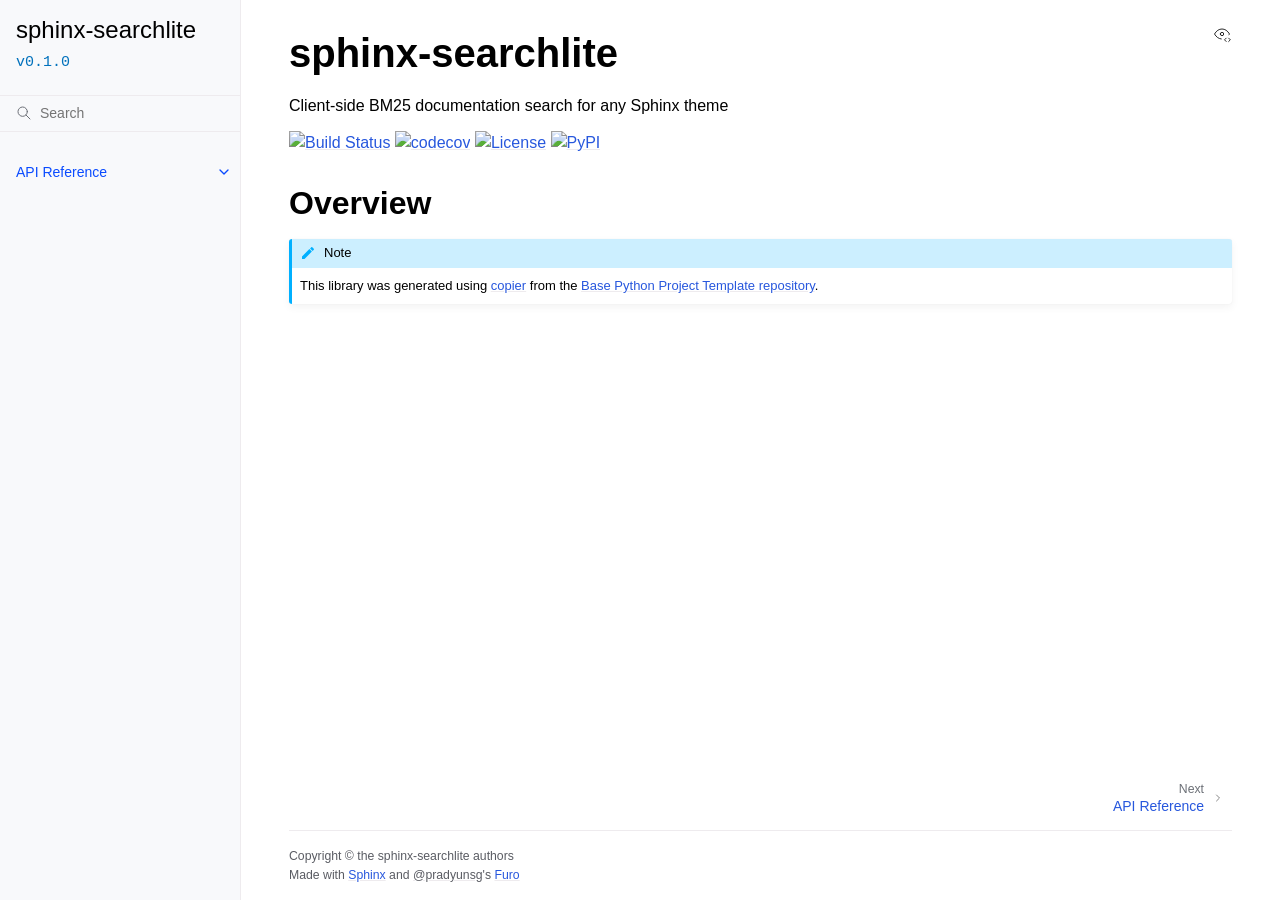
==== index.html @ 0a4c091e "deploy: fa1b341539d95a8628042c400a63a07b2ff844fb" ====
<!doctype html>
<html class="no-js" lang="en" data-content_root="./">
  <head><meta charset="utf-8">
    <meta name="viewport" content="width=device-width,initial-scale=1">
    <meta name="color-scheme" content="light dark"><meta name="viewport" content="width=device-width, initial-scale=1" />
<link rel="index" title="Index" href="genindex.html"><link rel="search" title="Search" href="search.html"><link rel="next" title="API Reference" href="autoapi/index.html">

    <!-- Generated with Sphinx 8.2.3 and Furo 2025.12.19 -->
        <title>sphinx-searchlite v0.1.0</title>
      <link rel="stylesheet" type="text/css" href="_static/pygments.css?v=03e43079" />
    <link rel="stylesheet" type="text/css" href="_static/styles/furo.css?v=7bdb33bb" />
    <link rel="stylesheet" type="text/css" href="_static/mystnb.11b39860a7a0cbfd473a3ad8a317855267ff0bd372690045ca344a6b62be495e.css" />
    <link rel="stylesheet" type="text/css" href="_static/copybutton.css?v=76b2166b" />
    <link rel="stylesheet" type="text/css" href="_static/graphviz.css?v=4ae1632d" />
    <link rel="stylesheet" type="text/css" href="_static/autodoc_pydantic.css" />
    <link rel="stylesheet" type="text/css" href="_static/sphinx-design.min.css?v=95c83b7e" />
    <link rel="stylesheet" type="text/css" href="_static/styles/furo-extensions.css?v=8dab3a3b" />
    <link rel="stylesheet" type="text/css" href="_static/styles/custom.css?v=890fd012" />
    
    


<style>
  body {
    --color-code-background: #eeffcc;
  --color-code-foreground: black;
  
  }
  @media not print {
    body[data-theme="dark"] {
      --color-code-background: #202020;
  --color-code-foreground: #d0d0d0;
  
    }
    @media (prefers-color-scheme: dark) {
      body:not([data-theme="light"]) {
        --color-code-background: #202020;
  --color-code-foreground: #d0d0d0;
  
      }
    }
  }
</style></head>
  <body>
    
    <script>
      document.body.dataset.theme = localStorage.getItem("theme") || "auto";
    </script>
    

<svg xmlns="http://www.w3.org/2000/svg" style="display: none;">
  <symbol id="svg-toc" viewBox="0 0 24 24">
    <title>Contents</title>
    <svg stroke="currentColor" fill="currentColor" stroke-width="0" viewBox="0 0 1024 1024">
      <path d="M408 442h480c4.4 0 8-3.6 8-8v-56c0-4.4-3.6-8-8-8H408c-4.4 0-8 3.6-8 8v56c0 4.4 3.6 8 8 8zm-8 204c0 4.4 3.6 8 8 8h480c4.4 0 8-3.6 8-8v-56c0-4.4-3.6-8-8-8H408c-4.4 0-8 3.6-8 8v56zm504-486H120c-4.4 0-8 3.6-8 8v56c0 4.4 3.6 8 8 8h784c4.4 0 8-3.6 8-8v-56c0-4.4-3.6-8-8-8zm0 632H120c-4.4 0-8 3.6-8 8v56c0 4.4 3.6 8 8 8h784c4.4 0 8-3.6 8-8v-56c0-4.4-3.6-8-8-8zM115.4 518.9L271.7 642c5.8 4.6 14.4.5 14.4-6.9V388.9c0-7.4-8.5-11.5-14.4-6.9L115.4 505.1a8.74 8.74 0 0 0 0 13.8z"/>
    </svg>
  </symbol>
  <symbol id="svg-menu" viewBox="0 0 24 24">
    <title>Menu</title>
    <svg xmlns="http://www.w3.org/2000/svg" viewBox="0 0 24 24" fill="none" stroke="currentColor"
      stroke-width="2" stroke-linecap="round" stroke-linejoin="round" class="feather-menu">
      <line x1="3" y1="12" x2="21" y2="12"></line>
      <line x1="3" y1="6" x2="21" y2="6"></line>
      <line x1="3" y1="18" x2="21" y2="18"></line>
    </svg>
  </symbol>
  <symbol id="svg-arrow-right" viewBox="0 0 24 24">
    <title>Expand</title>
    <svg xmlns="http://www.w3.org/2000/svg" viewBox="0 0 24 24" fill="none" stroke="currentColor"
      stroke-width="2" stroke-linecap="round" stroke-linejoin="round" class="feather-chevron-right">
      <polyline points="9 18 15 12 9 6"></polyline>
    </svg>
  </symbol>
  <symbol id="svg-sun" viewBox="0 0 24 24">
    <title>Light mode</title>
    <svg xmlns="http://www.w3.org/2000/svg" viewBox="0 0 24 24" fill="none" stroke="currentColor"
      stroke-width="1" stroke-linecap="round" stroke-linejoin="round" class="feather-sun">
      <circle cx="12" cy="12" r="5"></circle>
      <line x1="12" y1="1" x2="12" y2="3"></line>
      <line x1="12" y1="21" x2="12" y2="23"></line>
      <line x1="4.22" y1="4.22" x2="5.64" y2="5.64"></line>
      <line x1="18.36" y1="18.36" x2="19.78" y2="19.78"></line>
      <line x1="1" y1="12" x2="3" y2="12"></line>
      <line x1="21" y1="12" x2="23" y2="12"></line>
      <line x1="4.22" y1="19.78" x2="5.64" y2="18.36"></line>
      <line x1="18.36" y1="5.64" x2="19.78" y2="4.22"></line>
    </svg>
  </symbol>
  <symbol id="svg-moon" viewBox="0 0 24 24">
    <title>Dark mode</title>
    <svg xmlns="http://www.w3.org/2000/svg" viewBox="0 0 24 24" fill="none" stroke="currentColor"
      stroke-width="1" stroke-linecap="round" stroke-linejoin="round" class="icon-tabler-moon">
      <path stroke="none" d="M0 0h24v24H0z" fill="none" />
      <path d="M12 3c.132 0 .263 0 .393 0a7.5 7.5 0 0 0 7.92 12.446a9 9 0 1 1 -8.313 -12.454z" />
    </svg>
  </symbol>
  <symbol id="svg-sun-with-moon" viewBox="0 0 24 24">
    <title>Auto light/dark, in light mode</title>
    <svg xmlns="http://www.w3.org/2000/svg" viewBox="0 0 24 24" fill="none" stroke="currentColor"
      stroke-width="1" stroke-linecap="round" stroke-linejoin="round"
      class="icon-custom-derived-from-feather-sun-and-tabler-moon">
      <path style="opacity: 50%" d="M 5.411 14.504 C 5.471 14.504 5.532 14.504 5.591 14.504 C 3.639 16.319 4.383 19.569 6.931 20.352 C 7.693 20.586 8.512 20.551 9.25 20.252 C 8.023 23.207 4.056 23.725 2.11 21.184 C 0.166 18.642 1.702 14.949 4.874 14.536 C 5.051 14.512 5.231 14.5 5.411 14.5 L 5.411 14.504 Z"/>
      <line x1="14.5" y1="3.25" x2="14.5" y2="1.25"/>
      <line x1="14.5" y1="15.85" x2="14.5" y2="17.85"/>
      <line x1="10.044" y1="5.094" x2="8.63" y2="3.68"/>
      <line x1="19" y1="14.05" x2="20.414" y2="15.464"/>
      <line x1="8.2" y1="9.55" x2="6.2" y2="9.55"/>
      <line x1="20.8" y1="9.55" x2="22.8" y2="9.55"/>
      <line x1="10.044" y1="14.006" x2="8.63" y2="15.42"/>
      <line x1="19" y1="5.05" x2="20.414" y2="3.636"/>
      <circle cx="14.5" cy="9.55" r="3.6"/>
    </svg>
  </symbol>
  <symbol id="svg-moon-with-sun" viewBox="0 0 24 24">
    <title>Auto light/dark, in dark mode</title>
    <svg xmlns="http://www.w3.org/2000/svg" viewBox="0 0 24 24" fill="none" stroke="currentColor"
      stroke-width="1" stroke-linecap="round" stroke-linejoin="round"
      class="icon-custom-derived-from-feather-sun-and-tabler-moon">
      <path d="M 8.282 7.007 C 8.385 7.007 8.494 7.007 8.595 7.007 C 5.18 10.184 6.481 15.869 10.942 17.24 C 12.275 17.648 13.706 17.589 15 17.066 C 12.851 22.236 5.91 23.143 2.505 18.696 C -0.897 14.249 1.791 7.786 7.342 7.063 C 7.652 7.021 7.965 7 8.282 7 L 8.282 7.007 Z"/>
      <line style="opacity: 50%" x1="18" y1="3.705" x2="18" y2="2.5"/>
      <line style="opacity: 50%" x1="18" y1="11.295" x2="18" y2="12.5"/>
      <line style="opacity: 50%" x1="15.316" y1="4.816" x2="14.464" y2="3.964"/>
      <line style="opacity: 50%" x1="20.711" y1="10.212" x2="21.563" y2="11.063"/>
      <line style="opacity: 50%" x1="14.205" y1="7.5" x2="13.001" y2="7.5"/>
      <line style="opacity: 50%" x1="21.795" y1="7.5" x2="23" y2="7.5"/>
      <line style="opacity: 50%" x1="15.316" y1="10.184" x2="14.464" y2="11.036"/>
      <line style="opacity: 50%" x1="20.711" y1="4.789" x2="21.563" y2="3.937"/>
      <circle style="opacity: 50%" cx="18" cy="7.5" r="2.169"/>
    </svg>
  </symbol>
  <symbol id="svg-pencil" viewBox="0 0 24 24">
    <svg xmlns="http://www.w3.org/2000/svg" viewBox="0 0 24 24" fill="none" stroke="currentColor"
      stroke-width="1" stroke-linecap="round" stroke-linejoin="round" class="icon-tabler-pencil-code">
      <path d="M4 20h4l10.5 -10.5a2.828 2.828 0 1 0 -4 -4l-10.5 10.5v4" />
      <path d="M13.5 6.5l4 4" />
      <path d="M20 21l2 -2l-2 -2" />
      <path d="M17 17l-2 2l2 2" />
    </svg>
  </symbol>
  <symbol id="svg-eye" viewBox="0 0 24 24">
    <svg xmlns="http://www.w3.org/2000/svg" viewBox="0 0 24 24" fill="none" stroke="currentColor"
      stroke-width="1" stroke-linecap="round" stroke-linejoin="round" class="icon-tabler-eye-code">
      <path stroke="none" d="M0 0h24v24H0z" fill="none" />
      <path d="M10 12a2 2 0 1 0 4 0a2 2 0 0 0 -4 0" />
      <path
        d="M11.11 17.958c-3.209 -.307 -5.91 -2.293 -8.11 -5.958c2.4 -4 5.4 -6 9 -6c3.6 0 6.6 2 9 6c-.21 .352 -.427 .688 -.647 1.008" />
      <path d="M20 21l2 -2l-2 -2" />
      <path d="M17 17l-2 2l2 2" />
    </svg>
  </symbol>
</svg>

<input type="checkbox" class="sidebar-toggle" name="__navigation" id="__navigation" aria-label="Toggle site navigation sidebar">
<input type="checkbox" class="sidebar-toggle" name="__toc" id="__toc" aria-label="Toggle table of contents sidebar">
<label class="overlay sidebar-overlay" for="__navigation"></label>
<label class="overlay toc-overlay" for="__toc"></label>

<a class="skip-to-content muted-link" href="#furo-main-content">Skip to content</a>



<div class="page">
  <header class="mobile-header">
    <div class="header-left">
      <label class="nav-overlay-icon" for="__navigation">
        <span class="icon"><svg><use href="#svg-menu"></use></svg></span>
      </label>
    </div>
    <div class="header-center">
      <a href="#"><div class="brand">sphinx-searchlite <code style='font-size: var(--font-size--small--4);color: var(--sd-color-primary);'>v0.1.0</code></div></a>
    </div>
    <div class="header-right">
      <div class="theme-toggle-container theme-toggle-header">
        <button class="theme-toggle" aria-label="Toggle Light / Dark / Auto color theme">
          <svg class="theme-icon-when-auto-light"><use href="#svg-sun-with-moon"></use></svg>
          <svg class="theme-icon-when-auto-dark"><use href="#svg-moon-with-sun"></use></svg>
          <svg class="theme-icon-when-dark"><use href="#svg-moon"></use></svg>
          <svg class="theme-icon-when-light"><use href="#svg-sun"></use></svg>
        </button>
      </div>
      <label class="toc-overlay-icon toc-header-icon no-toc" for="__toc">
        <span class="icon"><svg><use href="#svg-toc"></use></svg></span>
      </label>
    </div>
  </header>
  <aside class="sidebar-drawer">
    <div class="sidebar-container">
      
      <div class="sidebar-sticky"><a class="sidebar-brand" href="#">
  
  <span class="sidebar-brand-text">sphinx-searchlite <code style='font-size: var(--font-size--small--4);color: var(--sd-color-primary);'>v0.1.0</code></span>
  
</a><form class="sidebar-search-container" method="get" action="search.html" role="search">
  <input class="sidebar-search" placeholder="Search" name="q" aria-label="Search">
  <input type="hidden" name="check_keywords" value="yes">
  <input type="hidden" name="area" value="default">
</form>
<div id="searchbox"></div><div class="sidebar-scroll"><div class="sidebar-tree">
  <ul>
<li class="toctree-l1 has-children"><a class="reference internal" href="autoapi/index.html">API Reference</a><input aria-label="Toggle navigation of API Reference" class="toctree-checkbox" id="toctree-checkbox-1" name="toctree-checkbox-1" role="switch" type="checkbox"/><label for="toctree-checkbox-1"><span class="icon"><svg><use href="#svg-arrow-right"></use></svg></span></label><ul>
<li class="toctree-l2"><a class="reference internal" href="autoapi/test_searchlite/index.html">test_searchlite</a></li>
<li class="toctree-l2 has-children"><a class="reference internal" href="autoapi/sphinx_searchlite/index.html">sphinx_searchlite</a><input aria-label="Toggle navigation of sphinx_searchlite" class="toctree-checkbox" id="toctree-checkbox-2" name="toctree-checkbox-2" role="switch" type="checkbox"/><label for="toctree-checkbox-2"><span class="icon"><svg><use href="#svg-arrow-right"></use></svg></span></label><ul>
<li class="toctree-l3"><a class="reference internal" href="autoapi/sphinx_searchlite/_index/index.html">sphinx_searchlite._index</a></li>
</ul>
</li>
</ul>
</li>
</ul>

</div>
</div>

      </div>
      
    </div>
  </aside>
  <div class="main">
    <div class="content">
      <div class="article-container">
        <a href="#" class="back-to-top muted-link">
          <svg xmlns="http://www.w3.org/2000/svg" viewBox="0 0 24 24">
            <path d="M13 20h-2V8l-5.5 5.5-1.42-1.42L12 4.16l7.92 7.92-1.42 1.42L13 8v12z"></path>
          </svg>
          <span>Back to top</span>
        </a>
        <div class="content-icon-container">
          <div class="view-this-page">
  <a class="muted-link" href="_sources/index.md.txt" title="View this page">
    <svg><use href="#svg-eye"></use></svg>
    <span class="visually-hidden">View this page</span>
  </a>
</div>
<div class="theme-toggle-container theme-toggle-content">
            <button class="theme-toggle" aria-label="Toggle Light / Dark / Auto color theme">
              <svg class="theme-icon-when-auto-light"><use href="#svg-sun-with-moon"></use></svg>
              <svg class="theme-icon-when-auto-dark"><use href="#svg-moon-with-sun"></use></svg>
              <svg class="theme-icon-when-dark"><use href="#svg-moon"></use></svg>
              <svg class="theme-icon-when-light"><use href="#svg-sun"></use></svg>
            </button>
          </div>
          <label class="toc-overlay-icon toc-content-icon no-toc" for="__toc">
            <span class="icon"><svg><use href="#svg-toc"></use></svg></span>
          </label>
        </div>
        <article role="main" id="furo-main-content">
          <div class="toctree-wrapper compound">
</div>
<section class="tex2jax_ignore mathjax_ignore" id="sphinx-searchlite">
<h1>sphinx-searchlite<a class="headerlink" href="#sphinx-searchlite" title="Link to this heading">¶</a></h1>
<p>Client-side BM25 documentation search for any Sphinx theme</p>
<p><a class="reference external" href="https://github.com/python-project-templates/sphinx-searchlite/actions/workflows/build.yaml"><img alt="Build Status" src="https://github.com/python-project-templates/sphinx-searchlite/actions/workflows/build.yaml/badge.svg?branch=main&amp;event=push" /></a>
<a class="reference external" href="https://codecov.io/gh/python-project-templates/sphinx-searchlite"><img alt="codecov" src="https://codecov.io/gh/python-project-templates/sphinx-searchlite/branch/main/graph/badge.svg" /></a>
<a class="reference external" href="https://github.com/python-project-templates/sphinx-searchlite"><img alt="License" src="https://img.shields.io/github/license/python-project-templates/sphinx-searchlite" /></a>
<a class="reference external" href="https://pypi.python.org/pypi/sphinx-searchlite"><img alt="PyPI" src="https://img.shields.io/pypi/v/sphinx-searchlite.svg" /></a></p>
<section id="overview">
<h2>Overview<a class="headerlink" href="#overview" title="Link to this heading">¶</a></h2>
<div class="admonition note">
<p class="admonition-title">Note</p>
<p>This library was generated using <a class="reference external" href="https://copier.readthedocs.io/en/stable/">copier</a> from the <a class="reference external" href="https://github.com/python-project-templates/base">Base Python Project Template repository</a>.</p>
</div>
</section>
</section>

        </article>
      </div>
      <footer>
        
        <div class="related-pages">
          <a class="next-page" href="autoapi/index.html">
              <div class="page-info">
                <div class="context">
                  <span>Next</span>
                </div>
                <div class="title">API Reference</div>
              </div>
              <svg class="furo-related-icon"><use href="#svg-arrow-right"></use></svg>
            </a>
          
        </div>
        <div class="bottom-of-page">
          <div class="left-details">
            <div class="copyright">
                Copyright &#169; the sphinx-searchlite authors
            </div>
            Made with <a href="https://www.sphinx-doc.org/">Sphinx</a> and <a class="muted-link" href="https://pradyunsg.me">@pradyunsg</a>'s
            
            <a href="https://github.com/pradyunsg/furo">Furo</a>
            
          </div>
          <div class="right-details">
            
          </div>
        </div>
        
      </footer>
    </div>
    <aside class="toc-drawer no-toc">
      
      
      
    </aside>
  </div>
</div><script src="_static/documentation_options.js?v=01f34227"></script>
    <script src="_static/doctools.js?v=9bcbadda"></script>
    <script src="_static/sphinx_highlight.js?v=dc90522c"></script>
    <script src="_static/scripts/furo.js?v=46bd48cc"></script>
    <script src="_static/clipboard.min.js?v=a7894cd8"></script>
    <script src="_static/copybutton.js?v=f281be69"></script>
    <script src="_static/design-tabs.js?v=f930bc37"></script>
    <script src="_static/js/custom.js?v=956e5d78"></script>
    </body>
</html>
---- _static/pygments.css ----
.highlight pre { line-height: 125%; }
.highlight td.linenos .normal { color: inherit; background-color: transparent; padding-left: 5px; padding-right: 5px; }
.highlight span.linenos { color: inherit; background-color: transparent; padding-left: 5px; padding-right: 5px; }
.highlight td.linenos .special { color: #000000; background-color: #ffffc0; padding-left: 5px; padding-right: 5px; }
.highlight span.linenos.special { color: #000000; background-color: #ffffc0; padding-left: 5px; padding-right: 5px; }
.highlight .hll { background-color: #ffffcc }
.highlight { background: #eeffcc; }
.highlight .c { color: #408090; font-style: italic } /* Comment */
.highlight .err { border: 1px solid #F00 } /* Error */
.highlight .k { color: #007020; font-weight: bold } /* Keyword */
.highlight .o { color: #666 } /* Operator */
.highlight .ch { color: #408090; font-style: italic } /* Comment.Hashbang */
.highlight .cm { color: #408090; font-style: italic } /* Comment.Multiline */
.highlight .cp { color: #007020 } /* Comment.Preproc */
.highlight .cpf { color: #408090; font-style: italic } /* Comment.PreprocFile */
.highlight .c1 { color: #408090; font-style: italic } /* Comment.Single */
.highlight .cs { color: #408090; background-color: #FFF0F0 } /* Comment.Special */
.highlight .gd { color: #A00000 } /* Generic.Deleted */
.highlight .ge { font-style: italic } /* Generic.Emph */
.highlight .ges { font-weight: bold; font-style: italic } /* Generic.EmphStrong */
.highlight .gr { color: #F00 } /* Generic.Error */
.highlight .gh { color: #000080; font-weight: bold } /* Generic.Heading */
.highlight .gi { color: #00A000 } /* Generic.Inserted */
.highlight .go { color: #333 } /* Generic.Output */
.highlight .gp { color: #C65D09; font-weight: bold } /* Generic.Prompt */
.highlight .gs { font-weight: bold } /* Generic.Strong */
.highlight .gu { color: #800080; font-weight: bold } /* Generic.Subheading */
.highlight .gt { color: #04D } /* Generic.Traceback */
.highlight .kc { color: #007020; font-weight: bold } /* Keyword.Constant */
.highlight .kd { color: #007020; font-weight: bold } /* Keyword.Declaration */
.highlight .kn { color: #007020; font-weight: bold } /* Keyword.Namespace */
.highlight .kp { color: #007020 } /* Keyword.Pseudo */
.highlight .kr { color: #007020; font-weight: bold } /* Keyword.Reserved */
.highlight .kt { color: #902000 } /* Keyword.Type */
.highlight .m { color: #208050 } /* Literal.Number */
.highlight .s { color: #4070A0 } /* Literal.String */
.highlight .na { color: #4070A0 } /* Name.Attribute */
.highlight .nb { color: #007020 } /* Name.Builtin */
.highlight .nc { color: #0E84B5; font-weight: bold } /* Name.Class */
.highlight .no { color: #60ADD5 } /* Name.Constant */
.highlight .nd { color: #555; font-weight: bold } /* Name.Decorator */
.highlight .ni { color: #D55537; font-weight: bold } /* Name.Entity */
.highlight .ne { color: #007020 } /* Name.Exception */
.highlight .nf { color: #06287E } /* Name.Function */
.highlight .nl { color: #002070; font-weight: bold } /* Name.Label */
.highlight .nn { color: #0E84B5; font-weight: bold } /* Name.Namespace */
.highlight .nt { color: #062873; font-weight: bold } /* Name.Tag */
.highlight .nv { color: #BB60D5 } /* Name.Variable */
.highlight .ow { color: #007020; font-weight: bold } /* Operator.Word */
.highlight .w { color: #BBB } /* Text.Whitespace */
.highlight .mb { color: #208050 } /* Literal.Number.Bin */
.highlight .mf { color: #208050 } /* Literal.Number.Float */
.highlight .mh { color: #208050 } /* Literal.Number.Hex */
.highlight .mi { color: #208050 } /* Literal.Number.Integer */
.highlight .mo { color: #208050 } /* Literal.Number.Oct */
.highlight .sa { color: #4070A0 } /* Literal.String.Affix */
.highlight .sb { color: #4070A0 } /* Literal.String.Backtick */
.highlight .sc { color: #4070A0 } /* Literal.String.Char */
.highlight .dl { color: #4070A0 } /* Literal.String.Delimiter */
.highlight .sd { color: #4070A0; font-style: italic } /* Literal.String.Doc */
.highlight .s2 { color: #4070A0 } /* Literal.String.Double */
.highlight .se { color: #4070A0; font-weight: bold } /* Literal.String.Escape */
.highlight .sh { color: #4070A0 } /* Literal.String.Heredoc */
.highlight .si { color: #70A0D0; font-style: italic } /* Literal.String.Interpol */
.highlight .sx { color: #C65D09 } /* Literal.String.Other */
.highlight .sr { color: #235388 } /* Literal.String.Regex */
.highlight .s1 { color: #4070A0 } /* Literal.String.Single */
.highlight .ss { color: #517918 } /* Literal.String.Symbol */
.highlight .bp { color: #007020 } /* Name.Builtin.Pseudo */
.highlight .fm { color: #06287E } /* Name.Function.Magic */
.highlight .vc { color: #BB60D5 } /* Name.Variable.Class */
.highlight .vg { color: #BB60D5 } /* Name.Variable.Global */
.highlight .vi { color: #BB60D5 } /* Name.Variable.Instance */
.highlight .vm { color: #BB60D5 } /* Name.Variable.Magic */
.highlight .il { color: #208050 } /* Literal.Number.Integer.Long */
@media not print {
body[data-theme="dark"] .highlight pre { line-height: 125%; }
body[data-theme="dark"] .highlight td.linenos .normal { color: #aaaaaa; background-color: transparent; padding-left: 5px; padding-right: 5px; }
body[data-theme="dark"] .highlight span.linenos { color: #aaaaaa; background-color: transparent; padding-left: 5px; padding-right: 5px; }
body[data-theme="dark"] .highlight td.linenos .special { color: #000000; background-color: #ffffc0; padding-left: 5px; padding-right: 5px; }
body[data-theme="dark"] .highlight span.linenos.special { color: #000000; background-color: #ffffc0; padding-left: 5px; padding-right: 5px; }
body[data-theme="dark"] .highlight .hll { background-color: #404040 }
body[data-theme="dark"] .highlight { background: #202020; color: #D0D0D0 }
body[data-theme="dark"] .highlight .c { color: #ABABAB; font-style: italic } /* Comment */
body[data-theme="dark"] .highlight .err { color: #A61717; background-color: #E3D2D2 } /* Error */
body[data-theme="dark"] .highlight .esc { color: #D0D0D0 } /* Escape */
body[data-theme="dark"] .highlight .g { color: #D0D0D0 } /* Generic */
body[data-theme="dark"] .highlight .k { color: #6EBF26; font-weight: bold } /* Keyword */
body[data-theme="dark"] .highlight .l { color: #D0D0D0 } /* Literal */
body[data-theme="dark"] .highlight .n { color: #D0D0D0 } /* Name */
body[data-theme="dark"] .highlight .o { color: #D0D0D0 } /* Operator */
body[data-theme="dark"] .highlight .x { color: #D0D0D0 } /* Other */
body[data-theme="dark"] .highlight .p { color: #D0D0D0 } /* Punctuation */
body[data-theme="dark"] .highlight .ch { color: #ABABAB; font-style: italic } /* Comment.Hashbang */
body[data-theme="dark"] .highlight .cm { color: #ABABAB; font-style: italic } /* Comment.Multiline */
body[data-theme="dark"] .highlight .cp { color: #FF3A3A; font-weight: bold } /* Comment.Preproc */
body[data-theme="dark"] .highlight .cpf { color: #ABABAB; font-style: italic } /* Comment.PreprocFile */
body[data-theme="dark"] .highlight .c1 { color: #ABABAB; font-style: italic } /* Comment.Single */
body[data-theme="dark"] .highlight .cs { color: #E50808; font-weight: bold; background-color: #520000 } /* Comment.Special */
body[data-theme="dark"] .highlight .gd { color: #FF3A3A } /* Generic.Deleted */
body[data-theme="dark"] .highlight .ge { color: #D0D0D0; font-style: italic } /* Generic.Emph */
body[data-theme="dark"] .highlight .ges { color: #D0D0D0; font-weight: bold; font-style: italic } /* Generic.EmphStrong */
body[data-theme="dark"] .highlight .gr { color: #FF3A3A } /* Generic.Error */
body[data-theme="dark"] .highlight .gh { color: #FFF; font-weight: bold } /* Generic.Heading */
body[data-theme="dark"] .highlight .gi { color: #589819 } /* Generic.Inserted */
body[data-theme="dark"] .highlight .go { color: #CCC } /* Generic.Output */
body[data-theme="dark"] .highlight .gp { color: #AAA } /* Generic.Prompt */
body[data-theme="dark"] .highlight .gs { color: #D0D0D0; font-weight: bold } /* Generic.Strong */
body[data-theme="dark"] .highlight .gu { color: #FFF; text-decoration: underline } /* Generic.Subheading */
body[data-theme="dark"] .highlight .gt { color: #FF3A3A } /* Generic.Traceback */
body[data-theme="dark"] .highlight .kc { color: #6EBF26; font-weight: bold } /* Keyword.Constant */
body[data-theme="dark"] .highlight .kd { color: #6EBF26; font-weight: bold } /* Keyword.Declaration */
body[data-theme="dark"] .highlight .kn { color: #6EBF26; font-weight: bold } /* Keyword.Namespace */
body[data-theme="dark"] .highlight .kp { color: #6EBF26 } /* Keyword.Pseudo */
body[data-theme="dark"] .highlight .kr { color: #6EBF26; font-weight: bold } /* Keyword.Reserved */
body[data-theme="dark"] .highlight .kt { color: #6EBF26; font-weight: bold } /* Keyword.Type */
body[data-theme="dark"] .highlight .ld { color: #D0D0D0 } /* Literal.Date */
body[data-theme="dark"] .highlight .m { color: #51B2FD } /* Literal.Number */
body[data-theme="dark"] .highlight .s { color: #ED9D13 } /* Literal.String */
body[data-theme="dark"] .highlight .na { color: #BBB } /* Name.Attribute */
body[data-theme="dark"] .highlight .nb { color: #2FBCCD } /* Name.Builtin */
body[data-theme="dark"] .highlight .nc { color: #71ADFF; text-decoration: underline } /* Name.Class */
body[data-theme="dark"] .highlight .no { color: #40FFFF } /* Name.Constant */
body[data-theme="dark"] .highlight .nd { color: #FFA500 } /* Name.Decorator */
body[data-theme="dark"] .highlight .ni { color: #D0D0D0 } /* Name.Entity */
body[data-theme="dark"] .highlight .ne { color: #BBB } /* Name.Exception */
body[data-theme="dark"] .highlight .nf { color: #71ADFF } /* Name.Function */
body[data-theme="dark"] .highlight .nl { color: #D0D0D0 } /* Name.Label */
body[data-theme="dark"] .highlight .nn { color: #71ADFF; text-decoration: underline } /* Name.Namespace */
body[data-theme="dark"] .highlight .nx { color: #D0D0D0 } /* Name.Other */
body[data-theme="dark"] .highlight .py { color: #D0D0D0 } /* Name.Property */
body[data-theme="dark"] .highlight .nt { color: #6EBF26; font-weight: bold } /* Name.Tag */
body[data-theme="dark"] .highlight .nv { color: #40FFFF } /* Name.Variable */
body[data-theme="dark"] .highlight .ow { color: #6EBF26; font-weight: bold } /* Operator.Word */
body[data-theme="dark"] .highlight .pm { color: #D0D0D0 } /* Punctuation.Marker */
body[data-theme="dark"] .highlight .w { color: #666 } /* Text.Whitespace */
body[data-theme="dark"] .highlight .mb { color: #51B2FD } /* Literal.Number.Bin */
body[data-theme="dark"] .highlight .mf { color: #51B2FD } /* Literal.Number.Float */
body[data-theme="dark"] .highlight .mh { color: #51B2FD } /* Literal.Number.Hex */
body[data-theme="dark"] .highlight .mi { color: #51B2FD } /* Literal.Number.Integer */
body[data-theme="dark"] .highlight .mo { color: #51B2FD } /* Literal.Number.Oct */
body[data-theme="dark"] .highlight .sa { color: #ED9D13 } /* Literal.String.Affix */
body[data-theme="dark"] .highlight .sb { color: #ED9D13 } /* Literal.String.Backtick */
body[data-theme="dark"] .highlight .sc { color: #ED9D13 } /* Literal.String.Char */
body[data-theme="dark"] .highlight .dl { color: #ED9D13 } /* Literal.String.Delimiter */
body[data-theme="dark"] .highlight .sd { color: #ED9D13 } /* Literal.String.Doc */
body[data-theme="dark"] .highlight .s2 { color: #ED9D13 } /* Literal.String.Double */
body[data-theme="dark"] .highlight .se { color: #ED9D13 } /* Literal.String.Escape */
body[data-theme="dark"] .highlight .sh { color: #ED9D13 } /* Literal.String.Heredoc */
body[data-theme="dark"] .highlight .si { color: #ED9D13 } /* Literal.String.Interpol */
body[data-theme="dark"] .highlight .sx { color: #FFA500 } /* Literal.String.Other */
body[data-theme="dark"] .highlight .sr { color: #ED9D13 } /* Literal.String.Regex */
body[data-theme="dark"] .highlight .s1 { color: #ED9D13 } /* Literal.String.Single */
body[data-theme="dark"] .highlight .ss { color: #ED9D13 } /* Literal.String.Symbol */
body[data-theme="dark"] .highlight .bp { color: #2FBCCD } /* Name.Builtin.Pseudo */
body[data-theme="dark"] .highlight .fm { color: #71ADFF } /* Name.Function.Magic */
body[data-theme="dark"] .highlight .vc { color: #40FFFF } /* Name.Variable.Class */
body[data-theme="dark"] .highlight .vg { color: #40FFFF } /* Name.Variable.Global */
body[data-theme="dark"] .highlight .vi { color: #40FFFF } /* Name.Variable.Instance */
body[data-theme="dark"] .highlight .vm { color: #40FFFF } /* Name.Variable.Magic */
body[data-theme="dark"] .highlight .il { color: #51B2FD } /* Literal.Number.Integer.Long */
@media (prefers-color-scheme: dark) {
body:not([data-theme="light"]) .highlight pre { line-height: 125%; }
body:not([data-theme="light"]) .highlight td.linenos .normal { color: #aaaaaa; background-color: transparent; padding-left: 5px; padding-right: 5px; }
body:not([data-theme="light"]) .highlight span.linenos { color: #aaaaaa; background-color: transparent; padding-left: 5px; padding-right: 5px; }
body:not([data-theme="light"]) .highlight td.linenos .special { color: #000000; background-color: #ffffc0; padding-left: 5px; padding-right: 5px; }
body:not([data-theme="light"]) .highlight span.linenos.special { color: #000000; background-color: #ffffc0; padding-left: 5px; padding-right: 5px; }
body:not([data-theme="light"]) .highlight .hll { background-color: #404040 }
body:not([data-theme="light"]) .highlight { background: #202020; color: #D0D0D0 }
body:not([data-theme="light"]) .highlight .c { color: #ABABAB; font-style: italic } /* Comment */
body:not([data-theme="light"]) .highlight .err { color: #A61717; background-color: #E3D2D2 } /* Error */
body:not([data-theme="light"]) .highlight .esc { color: #D0D0D0 } /* Escape */
body:not([data-theme="light"]) .highlight .g { color: #D0D0D0 } /* Generic */
body:not([data-theme="light"]) .highlight .k { color: #6EBF26; font-weight: bold } /* Keyword */
body:not([data-theme="light"]) .highlight .l { color: #D0D0D0 } /* Literal */
body:not([data-theme="light"]) .highlight .n { color: #D0D0D0 } /* Name */
body:not([data-theme="light"]) .highlight .o { color: #D0D0D0 } /* Operator */
body:not([data-theme="light"]) .highlight .x { color: #D0D0D0 } /* Other */
body:not([data-theme="light"]) .highlight .p { color: #D0D0D0 } /* Punctuation */
body:not([data-theme="light"]) .highlight .ch { color: #ABABAB; font-style: italic } /* Comment.Hashbang */
body:not([data-theme="light"]) .highlight .cm { color: #ABABAB; font-style: italic } /* Comment.Multiline */
body:not([data-theme="light"]) .highlight .cp { color: #FF3A3A; font-weight: bold } /* Comment.Preproc */
body:not([data-theme="light"]) .highlight .cpf { color: #ABABAB; font-style: italic } /* Comment.PreprocFile */
body:not([data-theme="light"]) .highlight .c1 { color: #ABABAB; font-style: italic } /* Comment.Single */
body:not([data-theme="light"]) .highlight .cs { color: #E50808; font-weight: bold; background-color: #520000 } /* Comment.Special */
body:not([data-theme="light"]) .highlight .gd { color: #FF3A3A } /* Generic.Deleted */
body:not([data-theme="light"]) .highlight .ge { color: #D0D0D0; font-style: italic } /* Generic.Emph */
body:not([data-theme="light"]) .highlight .ges { color: #D0D0D0; font-weight: bold; font-style: italic } /* Generic.EmphStrong */
body:not([data-theme="light"]) .highlight .gr { color: #FF3A3A } /* Generic.Error */
body:not([data-theme="light"]) .highlight .gh { color: #FFF; font-weight: bold } /* Generic.Heading */
body:not([data-theme="light"]) .highlight .gi { color: #589819 } /* Generic.Inserted */
body:not([data-theme="light"]) .highlight .go { color: #CCC } /* Generic.Output */
body:not([data-theme="light"]) .highlight .gp { color: #AAA } /* Generic.Prompt */
body:not([data-theme="light"]) .highlight .gs { color: #D0D0D0; font-weight: bold } /* Generic.Strong */
body:not([data-theme="light"]) .highlight .gu { color: #FFF; text-decoration: underline } /* Generic.Subheading */
body:not([data-theme="light"]) .highlight .gt { color: #FF3A3A } /* Generic.Traceback */
body:not([data-theme="light"]) .highlight .kc { color: #6EBF26; font-weight: bold } /* Keyword.Constant */
body:not([data-theme="light"]) .highlight .kd { color: #6EBF26; font-weight: bold } /* Keyword.Declaration */
body:not([data-theme="light"]) .highlight .kn { color: #6EBF26; font-weight: bold } /* Keyword.Namespace */
body:not([data-theme="light"]) .highlight .kp { color: #6EBF26 } /* Keyword.Pseudo */
body:not([data-theme="light"]) .highlight .kr { color: #6EBF26; font-weight: bold } /* Keyword.Reserved */
body:not([data-theme="light"]) .highlight .kt { color: #6EBF26; font-weight: bold } /* Keyword.Type */
body:not([data-theme="light"]) .highlight .ld { color: #D0D0D0 } /* Literal.Date */
body:not([data-theme="light"]) .highlight .m { color: #51B2FD } /* Literal.Number */
body:not([data-theme="light"]) .highlight .s { color: #ED9D13 } /* Literal.String */
body:not([data-theme="light"]) .highlight .na { color: #BBB } /* Name.Attribute */
body:not([data-theme="light"]) .highlight .nb { color: #2FBCCD } /* Name.Builtin */
body:not([data-theme="light"]) .highlight .nc { color: #71ADFF; text-decoration: underline } /* Name.Class */
body:not([data-theme="light"]) .highlight .no { color: #40FFFF } /* Name.Constant */
body:not([data-theme="light"]) .highlight .nd { color: #FFA500 } /* Name.Decorator */
body:not([data-theme="light"]) .highlight .ni { color: #D0D0D0 } /* Name.Entity */
body:not([data-theme="light"]) .highlight .ne { color: #BBB } /* Name.Exception */
body:not([data-theme="light"]) .highlight .nf { color: #71ADFF } /* Name.Function */
body:not([data-theme="light"]) .highlight .nl { color: #D0D0D0 } /* Name.Label */
body:not([data-theme="light"]) .highlight .nn { color: #71ADFF; text-decoration: underline } /* Name.Namespace */
body:not([data-theme="light"]) .highlight .nx { color: #D0D0D0 } /* Name.Other */
body:not([data-theme="light"]) .highlight .py { color: #D0D0D0 } /* Name.Property */
body:not([data-theme="light"]) .highlight .nt { color: #6EBF26; font-weight: bold } /* Name.Tag */
body:not([data-theme="light"]) .highlight .nv { color: #40FFFF } /* Name.Variable */
body:not([data-theme="light"]) .highlight .ow { color: #6EBF26; font-weight: bold } /* Operator.Word */
body:not([data-theme="light"]) .highlight .pm { color: #D0D0D0 } /* Punctuation.Marker */
body:not([data-theme="light"]) .highlight .w { color: #666 } /* Text.Whitespace */
body:not([data-theme="light"]) .highlight .mb { color: #51B2FD } /* Literal.Number.Bin */
body:not([data-theme="light"]) .highlight .mf { color: #51B2FD } /* Literal.Number.Float */
body:not([data-theme="light"]) .highlight .mh { color: #51B2FD } /* Literal.Number.Hex */
body:not([data-theme="light"]) .highlight .mi { color: #51B2FD } /* Literal.Number.Integer */
body:not([data-theme="light"]) .highlight .mo { color: #51B2FD } /* Literal.Number.Oct */
body:not([data-theme="light"]) .highlight .sa { color: #ED9D13 } /* Literal.String.Affix */
body:not([data-theme="light"]) .highlight .sb { color: #ED9D13 } /* Literal.String.Backtick */
body:not([data-theme="light"]) .highlight .sc { color: #ED9D13 } /* Literal.String.Char */
body:not([data-theme="light"]) .highlight .dl { color: #ED9D13 } /* Literal.String.Delimiter */
body:not([data-theme="light"]) .highlight .sd { color: #ED9D13 } /* Literal.String.Doc */
body:not([data-theme="light"]) .highlight .s2 { color: #ED9D13 } /* Literal.String.Double */
body:not([data-theme="light"]) .highlight .se { color: #ED9D13 } /* Literal.String.Escape */
body:not([data-theme="light"]) .highlight .sh { color: #ED9D13 } /* Literal.String.Heredoc */
body:not([data-theme="light"]) .highlight .si { color: #ED9D13 } /* Literal.String.Interpol */
body:not([data-theme="light"]) .highlight .sx { color: #FFA500 } /* Literal.String.Other */
body:not([data-theme="light"]) .highlight .sr { color: #ED9D13 } /* Literal.String.Regex */
body:not([data-theme="light"]) .highlight .s1 { color: #ED9D13 } /* Literal.String.Single */
body:not([data-theme="light"]) .highlight .ss { color: #ED9D13 } /* Literal.String.Symbol */
body:not([data-theme="light"]) .highlight .bp { color: #2FBCCD } /* Name.Builtin.Pseudo */
body:not([data-theme="light"]) .highlight .fm { color: #71ADFF } /* Name.Function.Magic */
body:not([data-theme="light"]) .highlight .vc { color: #40FFFF } /* Name.Variable.Class */
body:not([data-theme="light"]) .highlight .vg { color: #40FFFF } /* Name.Variable.Global */
body:not([data-theme="light"]) .highlight .vi { color: #40FFFF } /* Name.Variable.Instance */
body:not([data-theme="light"]) .highlight .vm { color: #40FFFF } /* Name.Variable.Magic */
body:not([data-theme="light"]) .highlight .il { color: #51B2FD } /* Literal.Number.Integer.Long */
}
}
---- _static/mystnb.11b39860a7a0cbfd473a3ad8a317855267ff0bd372690045ca344a6b62be495e.css ----
/* Dark mode support:
 * if <html> (e.g. Furo theme) or <body> (e.g. PyData theme) has `data-theme` set, respect it.
 * else default to the system color scheme
 */
@media (prefers-color-scheme: dark) {
	:root {
		--light: ;
		--dark: initial;
	}
}

@media (prefers-color-scheme: light) {
	:root {
		--dark: ;
		--light: initial;
	}
}

:is(html, body)[data-theme="dark"] {
	--light: ;
	--dark: initial;
}

:is(html, body)[data-theme="light"] {
	--dark: ;
	--light: initial;
}

/* Variables */
:root {
  /*
  Following palettes are generated by using https://m2.material.io/design/color/the-color-system.html#tools-for-picking-colors
  - neutral palette with #fcfcfc and danger palette with #ffdddd as base colors.
  50 means lightest, 900 means darkest; less used intermediate shades are omitted
  but can be added when needed by accessing full palette from the above link.
  */
  --mystnb-neutral-palette-50: #fcfcfc;
  --mystnb-neutral-palette-100: #f7f7f7;
  --mystnb-neutral-palette-400: #cccccc;
  --mystnb-neutral-palette-500: #afafaf;
  --mystnb-neutral-palette-800: #505050;
  --mystnb-neutral-palette-900: #2d2d2d;

  --mystnb-danger-palette-50: #ffdddd;
  --mystnb-danger-palette-100: #f5acad;
  --mystnb-danger-palette-400: #c42029;
  --mystnb-danger-palette-500: #b40008;
  --mystnb-danger-palette-800: #850010;
  --mystnb-danger-palette-900: #680010;

  /* MyST-NB specific variables; colors should be logically picked from palettes */
  --mystnb-source-bg-color: var(--light, var(--mystnb-neutral-palette-100)) var(--dark, var(--mystnb-neutral-palette-800));
  --mystnb-stdout-bg-color: var(--light, var(--mystnb-neutral-palette-50)) var(--dark, var(--mystnb-neutral-palette-900));
  --mystnb-stderr-bg-color: var(--light, var(--mystnb-danger-palette-50)) var(--dark, var(--mystnb-danger-palette-900));
  --mystnb-traceback-bg-color: var(--light, var(--mystnb-neutral-palette-50)) var(--dark, var(--mystnb-neutral-palette-900));
  --mystnb-source-border-color: var(--light, var(--mystnb-neutral-palette-400)) var(--dark, var(--mystnb-neutral-palette-500));
  --mystnb-source-margin-color: green;
  --mystnb-stdout-border-color: var(--light, var(--mystnb-neutral-palette-100)) var(--dark, var(--mystnb-neutral-palette-800));
  --mystnb-stderr-border-color: var(--light, var(--mystnb-neutral-palette-100)) var(--dark, var(--mystnb-neutral-palette-800));
  --mystnb-traceback-border-color: var(--light, var(--mystnb-danger-palette-100)) var(--dark, var(--mystnb-danger-palette-800));
  --mystnb-hide-prompt-opacity: 70%;
  --mystnb-source-border-radius: .4em;
  --mystnb-source-border-width: 1px;
  --mystnb-scrollbar-width: 0.3rem;
  --mystnb-scrollbar-height: 0.3rem;
  --mystnb-scrollbar-thumb-color: var(--light, var(--mystnb-neutral-palette-400)) var(--dark, var(--mystnb-neutral-palette-500));
  --mystnb-scrollbar-thumb-hover-color: var(--light, var(--mystnb-neutral-palette-500)) var(--dark, var(--mystnb-neutral-palette-400));
  --mystnb-scrollbar-thumb-border-radius: 0.25rem;
}


/* Whole cell */
div.container.cell {
  padding-left: 0;
  margin-bottom: 1em;
}

/* Removing all background formatting so we can control at the div level */
.cell_input div.highlight,
.cell_output pre,
.cell_input pre,
.cell_output .output {
  border: none;
  box-shadow: none;
}

.cell_output .output pre,
.cell_input pre {
  margin: 0px;
}

/* Input cells */
div.cell > div.cell_input {
  padding-left: 0em;
  padding-right: 0em;
  border: var(--mystnb-source-border-width) var(--mystnb-source-border-color) solid;
  background-color: var(--mystnb-source-bg-color);
  border-left-color: var(--mystnb-source-margin-color);
  border-left-width: medium;
  border-radius: var(--mystnb-source-border-radius);
}

div.cell_input>div,
div.cell_output div.output>div.highlight {
  margin: 0em !important;
  border: none !important;
}

/* All cell outputs */
.cell_output {
  padding-left: 1em;
  padding-right: 0em;
  margin-top: 1em;
}

/* Text outputs from cells */
.cell_output .output.text_plain,
.cell_output .output.traceback,
.cell_output .output.stream,
.cell_output .output.stderr {
  margin-top: 1em;
  margin-bottom: 0em;
  box-shadow: none;
}

.cell_output .output.text_plain:not(:has(.highlight)),
.cell_output .output.stream:not(:has(.highlight)) {
  /* plain (or stream of) output, not containing a pygments-highlighted block */
  background: var(--mystnb-stdout-bg-color);
  border: 1px solid var(--mystnb-stdout-border-color);
}

.cell_output .output.stderr {
  background: var(--mystnb-stderr-bg-color);
  border: 1px solid var(--mystnb-stderr-border-color);
}

.cell_output .output.traceback {
  background: var(--mystnb-traceback-bg-color);
  border: 1px solid var(--mystnb-traceback-border-color);
}

/* --- Collapsible cell content --- */

/*
encourage summary container to blend in with its parent.
p.admonition-title should hold the title styles.
*/
div.cell details.hide summary {
  border-left: unset;
  padding: inherit;
  margin: inherit;
  background-color: inherit;
}

/* Neighboring input/output elements - spacing, borders */
div.cell details.hide.above-input + details.below-input,
div.cell div.cell_input + details.below-input
{
  margin-top: 0;
}

div.cell details.hide.above-input:has(+ details.below-input),
div.cell div.cell_input:has(+ details.below-input)
{
  margin-bottom: 0;
}

div.cell:has(> *:nth-child(2)) div.cell_input:first-child,
div.cell:has(> *:nth-child(2)) details:first-child
{
  border-bottom-left-radius: 0;
  border-bottom-right-radius: 0;
}

div.cell:has(> *:nth-child(2)) div.cell_input:last-child,
div.cell:has(> *:nth-child(2)) details:last-child
{
  border-top-left-radius: 0;
  border-top-right-radius: 0;
}

/* intra-label styles for collapsibles */
div.cell.container details.hide.above-input>summary,
div.cell.container details.hide.below-input>summary,
div.cell.container details.hide.above-output>summary
{
  display: block;
  border-left: none;
}

div.cell details.hide>summary>p.admonition-title {
  display: list-item;
  margin-bottom: 0;
}

div.cell details.hide:not([open]) {
  padding-bottom: 0;
}

div.cell details.hide[open]>summary>p.collapsed {
  display: none;
}

div.cell details.hide:not([open])>summary>p.expanded {
  display: none;
}

@keyframes collapsed-fade-in {
  0% {
    opacity: 0;
  }

  100% {
    opacity: 1;
  }
}
div.cell details.hide[open]>summary~* {
  -moz-animation: collapsed-fade-in 0.3s ease-in-out;
  -webkit-animation: collapsed-fade-in 0.3s ease-in-out;
  animation: collapsed-fade-in 0.3s ease-in-out;
}

/* Clear conflicting styles for details and admonitions set by some themes */
div.cell details.admonition summary::before {
  content: unset;
}

/* Math align to the left */
.cell_output .MathJax_Display {
  text-align: left !important;
}

/** source code line numbers **/
span.linenos {
  opacity: 0.5;
}

/* Inline text from `paste` operation */

span.pasted-text {
  font-weight: bold;
}

span.pasted-inline img {
  max-height: 2em;
}

tbody span.pasted-inline img {
  max-height: none;
}


/* Adding scroll bars if tags: output_scroll, scroll-output, and scroll-input
 * On screens, we want to scroll, but on print show all
 *
 * It was before in https://github.com/executablebooks/sphinx-book-theme/blob/eb1b6baf098b27605e8f2b7b2979b17ebf1b9540/src/sphinx_book_theme/assets/styles/extensions/_myst-nb.scss
*/
div.cell:is(
    .tag_output_scroll,
    .tag_scroll-output,
    .config_scroll_outputs
  )
  div.cell_output,
div.cell.tag_scroll-input div.cell_input {
  max-height: 24em;
  overflow-y: auto;
  max-width: 100%;
  overflow-x: auto;
}

div.cell.config_scroll_outputs div.cell_output:has(img) {
  /* If the output cell has image(s), allow it to take 90% of viewport height
  but still bounded between 24em and 60em */
  max-height: clamp(24em, 90vh, 60em);
}

/* Custom scrollbars */
div.cell:is(
    .tag_output_scroll,
    .tag_scroll-output,
    .config_scroll_outputs
  )
  div.cell_output::-webkit-scrollbar,
div.cell.tag_scroll-input div.cell_input::-webkit-scrollbar {
  width: var(--mystnb-scrollbar-width);
  height: var(--mystnb-scrollbar-height);
}

div.cell:is(
    .tag_output_scroll,
    .tag_scroll-output,
    .config_scroll_outputs
  )
  div.cell_output::-webkit-scrollbar-thumb,
div.cell.tag_scroll-input div.cell_input::-webkit-scrollbar-thumb {
  background: var(--mystnb-scrollbar-thumb-color);
  border-radius: var(--mystnb-scrollbar-thumb-border-radius);
}

div.cell:is(
    .tag_output_scroll,
    .tag_scroll-output,
    .config_scroll_outputs
  )
  div.cell_output::-webkit-scrollbar-thumb:hover,
div.cell.tag_scroll-input div.cell_input::-webkit-scrollbar-thumb:hover {
  background: var(--mystnb-scrollbar-thumb-hover-color);
}

/* In print mode, unset scroll styles */
@media print {
  div.cell:is(
      .tag_output_scroll,
      .tag_scroll-output,
      .config_scroll_outputs
    )
    div.cell_output,
  div.cell.tag_scroll-input div.cell_input {
    max-height: unset;
    overflow-y: visible;
    max-width: unset;
    overflow-x: visible;
  }
}

/* Font colors for translated ANSI escape sequences
Color values are copied from Jupyter Notebook
https://github.com/jupyter/notebook/blob/52581f8eda9b319eb0390ac77fe5903c38f81e3e/notebook/static/notebook/less/ansicolors.less#L14-L21
Background colors from
https://nbsphinx.readthedocs.io/en/latest/code-cells.html#ANSI-Colors
*/
div.highlight .-Color-Bold {
  font-weight: bold;
}

div.highlight .-Color[class*=-Black] {
  color: #3E424D
}

div.highlight .-Color[class*=-Red] {
  color: #E75C58
}

div.highlight .-Color[class*=-Green] {
  color: #00A250
}

div.highlight .-Color[class*=-Yellow] {
  color: #DDB62B
}

div.highlight .-Color[class*=-Blue] {
  color: #208FFB
}

div.highlight .-Color[class*=-Magenta] {
  color: #D160C4
}

div.highlight .-Color[class*=-Cyan] {
  color: #60C6C8
}

div.highlight .-Color[class*=-White] {
  color: #C5C1B4
}

div.highlight .-Color[class*=-BGBlack] {
  background-color: #3E424D
}

div.highlight .-Color[class*=-BGRed] {
  background-color: #E75C58
}

div.highlight .-Color[class*=-BGGreen] {
  background-color: #00A250
}

div.highlight .-Color[class*=-BGYellow] {
  background-color: #DDB62B
}

div.highlight .-Color[class*=-BGBlue] {
  background-color: #208FFB
}

div.highlight .-Color[class*=-BGMagenta] {
  background-color: #D160C4
}

div.highlight .-Color[class*=-BGCyan] {
  background-color: #60C6C8
}

div.highlight .-Color[class*=-BGWhite] {
  background-color: #C5C1B4
}

/* Font colors for 8-bit ANSI */

div.highlight .-Color[class*=-C0] {
  color: #000000
}

div.highlight .-Color[class*=-BGC0] {
  background-color: #000000
}

div.highlight .-Color[class*=-C1] {
  color: #800000
}

div.highlight .-Color[class*=-BGC1] {
  background-color: #800000
}

div.highlight .-Color[class*=-C2] {
  color: #008000
}

div.highlight .-Color[class*=-BGC2] {
  background-color: #008000
}

div.highlight .-Color[class*=-C3] {
  color: #808000
}

div.highlight .-Color[class*=-BGC3] {
  background-color: #808000
}

div.highlight .-Color[class*=-C4] {
  color: #000080
}

div.highlight .-Color[class*=-BGC4] {
  background-color: #000080
}

div.highlight .-Color[class*=-C5] {
  color: #800080
}

div.highlight .-Color[class*=-BGC5] {
  background-color: #800080
}

div.highlight .-Color[class*=-C6] {
  color: #008080
}

div.highlight .-Color[class*=-BGC6] {
  background-color: #008080
}

div.highlight .-Color[class*=-C7] {
  color: #C0C0C0
}

div.highlight .-Color[class*=-BGC7] {
  background-color: #C0C0C0
}

div.highlight .-Color[class*=-C8] {
  color: #808080
}

div.highlight .-Color[class*=-BGC8] {
  background-color: #808080
}

div.highlight .-Color[class*=-C9] {
  color: #FF0000
}

div.highlight .-Color[class*=-BGC9] {
  background-color: #FF0000
}

div.highlight .-Color[class*=-C10] {
  color: #00FF00
}

div.highlight .-Color[class*=-BGC10] {
  background-color: #00FF00
}

div.highlight .-Color[class*=-C11] {
  color: #FFFF00
}

div.highlight .-Color[class*=-BGC11] {
  background-color: #FFFF00
}

div.highlight .-Color[class*=-C12] {
  color: #0000FF
}

div.highlight .-Color[class*=-BGC12] {
  background-color: #0000FF
}

div.highlight .-Color[class*=-C13] {
  color: #FF00FF
}

div.highlight .-Color[class*=-BGC13] {
  background-color: #FF00FF
}

div.highlight .-Color[class*=-C14] {
  color: #00FFFF
}

div.highlight .-Color[class*=-BGC14] {
  background-color: #00FFFF
}

div.highlight .-Color[class*=-C15] {
  color: #FFFFFF
}

div.highlight .-Color[class*=-BGC15] {
  background-color: #FFFFFF
}

div.highlight .-Color[class*=-C16] {
  color: #000000
}

div.highlight .-Color[class*=-BGC16] {
  background-color: #000000
}

div.highlight .-Color[class*=-C17] {
  color: #00005F
}

div.highlight .-Color[class*=-BGC17] {
  background-color: #00005F
}

div.highlight .-Color[class*=-C18] {
  color: #000087
}

div.highlight .-Color[class*=-BGC18] {
  background-color: #000087
}

div.highlight .-Color[class*=-C19] {
  color: #0000AF
}

div.highlight .-Color[class*=-BGC19] {
  background-color: #0000AF
}

div.highlight .-Color[class*=-C20] {
  color: #0000D7
}

div.highlight .-Color[class*=-BGC20] {
  background-color: #0000D7
}

div.highlight .-Color[class*=-C21] {
  color: #0000FF
}

div.highlight .-Color[class*=-BGC21] {
  background-color: #0000FF
}

div.highlight .-Color[class*=-C22] {
  color: #005F00
}

div.highlight .-Color[class*=-BGC22] {
  background-color: #005F00
}

div.highlight .-Color[class*=-C23] {
  color: #005F5F
}

div.highlight .-Color[class*=-BGC23] {
  background-color: #005F5F
}

div.highlight .-Color[class*=-C24] {
  color: #005F87
}

div.highlight .-Color[class*=-BGC24] {
  background-color: #005F87
}

div.highlight .-Color[class*=-C25] {
  color: #005FAF
}

div.highlight .-Color[class*=-BGC25] {
  background-color: #005FAF
}

div.highlight .-Color[class*=-C26] {
  color: #005FD7
}

div.highlight .-Color[class*=-BGC26] {
  background-color: #005FD7
}

div.highlight .-Color[class*=-C27] {
  color: #005FFF
}

div.highlight .-Color[class*=-BGC27] {
  background-color: #005FFF
}

div.highlight .-Color[class*=-C28] {
  color: #008700
}

div.highlight .-Color[class*=-BGC28] {
  background-color: #008700
}

div.highlight .-Color[class*=-C29] {
  color: #00875F
}

div.highlight .-Color[class*=-BGC29] {
  background-color: #00875F
}

div.highlight .-Color[class*=-C30] {
  color: #008787
}

div.highlight .-Color[class*=-BGC30] {
  background-color: #008787
}

div.highlight .-Color[class*=-C31] {
  color: #0087AF
}

div.highlight .-Color[class*=-BGC31] {
  background-color: #0087AF
}

div.highlight .-Color[class*=-C32] {
  color: #0087D7
}

div.highlight .-Color[class*=-BGC32] {
  background-color: #0087D7
}

div.highlight .-Color[class*=-C33] {
  color: #0087FF
}

div.highlight .-Color[class*=-BGC33] {
  background-color: #0087FF
}

div.highlight .-Color[class*=-C34] {
  color: #00AF00
}

div.highlight .-Color[class*=-BGC34] {
  background-color: #00AF00
}

div.highlight .-Color[class*=-C35] {
  color: #00AF5F
}

div.highlight .-Color[class*=-BGC35] {
  background-color: #00AF5F
}

div.highlight .-Color[class*=-C36] {
  color: #00AF87
}

div.highlight .-Color[class*=-BGC36] {
  background-color: #00AF87
}

div.highlight .-Color[class*=-C37] {
  color: #00AFAF
}

div.highlight .-Color[class*=-BGC37] {
  background-color: #00AFAF
}

div.highlight .-Color[class*=-C38] {
  color: #00AFD7
}

div.highlight .-Color[class*=-BGC38] {
  background-color: #00AFD7
}

div.highlight .-Color[class*=-C39] {
  color: #00AFFF
}

div.highlight .-Color[class*=-BGC39] {
  background-color: #00AFFF
}

div.highlight .-Color[class*=-C40] {
  color: #00D700
}

div.highlight .-Color[class*=-BGC40] {
  background-color: #00D700
}

div.highlight .-Color[class*=-C41] {
  color: #00D75F
}

div.highlight .-Color[class*=-BGC41] {
  background-color: #00D75F
}

div.highlight .-Color[class*=-C42] {
  color: #00D787
}

div.highlight .-Color[class*=-BGC42] {
  background-color: #00D787
}

div.highlight .-Color[class*=-C43] {
  color: #00D7AF
}

div.highlight .-Color[class*=-BGC43] {
  background-color: #00D7AF
}

div.highlight .-Color[class*=-C44] {
  color: #00D7D7
}

div.highlight .-Color[class*=-BGC44] {
  background-color: #00D7D7
}

div.highlight .-Color[class*=-C45] {
  color: #00D7FF
}

div.highlight .-Color[class*=-BGC45] {
  background-color: #00D7FF
}

div.highlight .-Color[class*=-C46] {
  color: #00FF00
}

div.highlight .-Color[class*=-BGC46] {
  background-color: #00FF00
}

div.highlight .-Color[class*=-C47] {
  color: #00FF5F
}

div.highlight .-Color[class*=-BGC47] {
  background-color: #00FF5F
}

div.highlight .-Color[class*=-C48] {
  color: #00FF87
}

div.highlight .-Color[class*=-BGC48] {
  background-color: #00FF87
}

div.highlight .-Color[class*=-C49] {
  color: #00FFAF
}

div.highlight .-Color[class*=-BGC49] {
  background-color: #00FFAF
}

div.highlight .-Color[class*=-C50] {
  color: #00FFD7
}

div.highlight .-Color[class*=-BGC50] {
  background-color: #00FFD7
}

div.highlight .-Color[class*=-C51] {
  color: #00FFFF
}

div.highlight .-Color[class*=-BGC51] {
  background-color: #00FFFF
}

div.highlight .-Color[class*=-C52] {
  color: #5F0000
}

div.highlight .-Color[class*=-BGC52] {
  background-color: #5F0000
}

div.highlight .-Color[class*=-C53] {
  color: #5F005F
}

div.highlight .-Color[class*=-BGC53] {
  background-color: #5F005F
}

div.highlight .-Color[class*=-C54] {
  color: #5F0087
}

div.highlight .-Color[class*=-BGC54] {
  background-color: #5F0087
}

div.highlight .-Color[class*=-C55] {
  color: #5F00AF
}

div.highlight .-Color[class*=-BGC55] {
  background-color: #5F00AF
}

div.highlight .-Color[class*=-C56] {
  color: #5F00D7
}

div.highlight .-Color[class*=-BGC56] {
  background-color: #5F00D7
}

div.highlight .-Color[class*=-C57] {
  color: #5F00FF
}

div.highlight .-Color[class*=-BGC57] {
  background-color: #5F00FF
}

div.highlight .-Color[class*=-C58] {
  color: #5F5F00
}

div.highlight .-Color[class*=-BGC58] {
  background-color: #5F5F00
}

div.highlight .-Color[class*=-C59] {
  color: #5F5F5F
}

div.highlight .-Color[class*=-BGC59] {
  background-color: #5F5F5F
}

div.highlight .-Color[class*=-C60] {
  color: #5F5F87
}

div.highlight .-Color[class*=-BGC60] {
  background-color: #5F5F87
}

div.highlight .-Color[class*=-C61] {
  color: #5F5FAF
}

div.highlight .-Color[class*=-BGC61] {
  background-color: #5F5FAF
}

div.highlight .-Color[class*=-C62] {
  color: #5F5FD7
}

div.highlight .-Color[class*=-BGC62] {
  background-color: #5F5FD7
}

div.highlight .-Color[class*=-C63] {
  color: #5F5FFF
}

div.highlight .-Color[class*=-BGC63] {
  background-color: #5F5FFF
}

div.highlight .-Color[class*=-C64] {
  color: #5F8700
}

div.highlight .-Color[class*=-BGC64] {
  background-color: #5F8700
}

div.highlight .-Color[class*=-C65] {
  color: #5F875F
}

div.highlight .-Color[class*=-BGC65] {
  background-color: #5F875F
}

div.highlight .-Color[class*=-C66] {
  color: #5F8787
}

div.highlight .-Color[class*=-BGC66] {
  background-color: #5F8787
}

div.highlight .-Color[class*=-C67] {
  color: #5F87AF
}

div.highlight .-Color[class*=-BGC67] {
  background-color: #5F87AF
}

div.highlight .-Color[class*=-C68] {
  color: #5F87D7
}

div.highlight .-Color[class*=-BGC68] {
  background-color: #5F87D7
}

div.highlight .-Color[class*=-C69] {
  color: #5F87FF
}

div.highlight .-Color[class*=-BGC69] {
  background-color: #5F87FF
}

div.highlight .-Color[class*=-C70] {
  color: #5FAF00
}

div.highlight .-Color[class*=-BGC70] {
  background-color: #5FAF00
}

div.highlight .-Color[class*=-C71] {
  color: #5FAF5F
}

div.highlight .-Color[class*=-BGC71] {
  background-color: #5FAF5F
}

div.highlight .-Color[class*=-C72] {
  color: #5FAF87
}

div.highlight .-Color[class*=-BGC72] {
  background-color: #5FAF87
}

div.highlight .-Color[class*=-C73] {
  color: #5FAFAF
}

div.highlight .-Color[class*=-BGC73] {
  background-color: #5FAFAF
}

div.highlight .-Color[class*=-C74] {
  color: #5FAFD7
}

div.highlight .-Color[class*=-BGC74] {
  background-color: #5FAFD7
}

div.highlight .-Color[class*=-C75] {
  color: #5FAFFF
}

div.highlight .-Color[class*=-BGC75] {
  background-color: #5FAFFF
}

div.highlight .-Color[class*=-C76] {
  color: #5FD700
}

div.highlight .-Color[class*=-BGC76] {
  background-color: #5FD700
}

div.highlight .-Color[class*=-C77] {
  color: #5FD75F
}

div.highlight .-Color[class*=-BGC77] {
  background-color: #5FD75F
}

div.highlight .-Color[class*=-C78] {
  color: #5FD787
}

div.highlight .-Color[class*=-BGC78] {
  background-color: #5FD787
}

div.highlight .-Color[class*=-C79] {
  color: #5FD7AF
}

div.highlight .-Color[class*=-BGC79] {
  background-color: #5FD7AF
}

div.highlight .-Color[class*=-C80] {
  color: #5FD7D7
}

div.highlight .-Color[class*=-BGC80] {
  background-color: #5FD7D7
}

div.highlight .-Color[class*=-C81] {
  color: #5FD7FF
}

div.highlight .-Color[class*=-BGC81] {
  background-color: #5FD7FF
}

div.highlight .-Color[class*=-C82] {
  color: #5FFF00
}

div.highlight .-Color[class*=-BGC82] {
  background-color: #5FFF00
}

div.highlight .-Color[class*=-C83] {
  color: #5FFF5F
}

div.highlight .-Color[class*=-BGC83] {
  background-color: #5FFF5F
}

div.highlight .-Color[class*=-C84] {
  color: #5FFF87
}

div.highlight .-Color[class*=-BGC84] {
  background-color: #5FFF87
}

div.highlight .-Color[class*=-C85] {
  color: #5FFFAF
}

div.highlight .-Color[class*=-BGC85] {
  background-color: #5FFFAF
}

div.highlight .-Color[class*=-C86] {
  color: #5FFFD7
}

div.highlight .-Color[class*=-BGC86] {
  background-color: #5FFFD7
}

div.highlight .-Color[class*=-C87] {
  color: #5FFFFF
}

div.highlight .-Color[class*=-BGC87] {
  background-color: #5FFFFF
}

div.highlight .-Color[class*=-C88] {
  color: #870000
}

div.highlight .-Color[class*=-BGC88] {
  background-color: #870000
}

div.highlight .-Color[class*=-C89] {
  color: #87005F
}

div.highlight .-Color[class*=-BGC89] {
  background-color: #87005F
}

div.highlight .-Color[class*=-C90] {
  color: #870087
}

div.highlight .-Color[class*=-BGC90] {
  background-color: #870087
}

div.highlight .-Color[class*=-C91] {
  color: #8700AF
}

div.highlight .-Color[class*=-BGC91] {
  background-color: #8700AF
}

div.highlight .-Color[class*=-C92] {
  color: #8700D7
}

div.highlight .-Color[class*=-BGC92] {
  background-color: #8700D7
}

div.highlight .-Color[class*=-C93] {
  color: #8700FF
}

div.highlight .-Color[class*=-BGC93] {
  background-color: #8700FF
}

div.highlight .-Color[class*=-C94] {
  color: #875F00
}

div.highlight .-Color[class*=-BGC94] {
  background-color: #875F00
}

div.highlight .-Color[class*=-C95] {
  color: #875F5F
}

div.highlight .-Color[class*=-BGC95] {
  background-color: #875F5F
}

div.highlight .-Color[class*=-C96] {
  color: #875F87
}

div.highlight .-Color[class*=-BGC96] {
  background-color: #875F87
}

div.highlight .-Color[class*=-C97] {
  color: #875FAF
}

div.highlight .-Color[class*=-BGC97] {
  background-color: #875FAF
}

div.highlight .-Color[class*=-C98] {
  color: #875FD7
}

div.highlight .-Color[class*=-BGC98] {
  background-color: #875FD7
}

div.highlight .-Color[class*=-C99] {
  color: #875FFF
}

div.highlight .-Color[class*=-BGC99] {
  background-color: #875FFF
}

div.highlight .-Color[class*=-C100] {
  color: #878700
}

div.highlight .-Color[class*=-BGC100] {
  background-color: #878700
}

div.highlight .-Color[class*=-C101] {
  color: #87875F
}

div.highlight .-Color[class*=-BGC101] {
  background-color: #87875F
}

div.highlight .-Color[class*=-C102] {
  color: #878787
}

div.highlight .-Color[class*=-BGC102] {
  background-color: #878787
}

div.highlight .-Color[class*=-C103] {
  color: #8787AF
}

div.highlight .-Color[class*=-BGC103] {
  background-color: #8787AF
}

div.highlight .-Color[class*=-C104] {
  color: #8787D7
}

div.highlight .-Color[class*=-BGC104] {
  background-color: #8787D7
}

div.highlight .-Color[class*=-C105] {
  color: #8787FF
}

div.highlight .-Color[class*=-BGC105] {
  background-color: #8787FF
}

div.highlight .-Color[class*=-C106] {
  color: #87AF00
}

div.highlight .-Color[class*=-BGC106] {
  background-color: #87AF00
}

div.highlight .-Color[class*=-C107] {
  color: #87AF5F
}

div.highlight .-Color[class*=-BGC107] {
  background-color: #87AF5F
}

div.highlight .-Color[class*=-C108] {
  color: #87AF87
}

div.highlight .-Color[class*=-BGC108] {
  background-color: #87AF87
}

div.highlight .-Color[class*=-C109] {
  color: #87AFAF
}

div.highlight .-Color[class*=-BGC109] {
  background-color: #87AFAF
}

div.highlight .-Color[class*=-C110] {
  color: #87AFD7
}

div.highlight .-Color[class*=-BGC110] {
  background-color: #87AFD7
}

div.highlight .-Color[class*=-C111] {
  color: #87AFFF
}

div.highlight .-Color[class*=-BGC111] {
  background-color: #87AFFF
}

div.highlight .-Color[class*=-C112] {
  color: #87D700
}

div.highlight .-Color[class*=-BGC112] {
  background-color: #87D700
}

div.highlight .-Color[class*=-C113] {
  color: #87D75F
}

div.highlight .-Color[class*=-BGC113] {
  background-color: #87D75F
}

div.highlight .-Color[class*=-C114] {
  color: #87D787
}

div.highlight .-Color[class*=-BGC114] {
  background-color: #87D787
}

div.highlight .-Color[class*=-C115] {
  color: #87D7AF
}

div.highlight .-Color[class*=-BGC115] {
  background-color: #87D7AF
}

div.highlight .-Color[class*=-C116] {
  color: #87D7D7
}

div.highlight .-Color[class*=-BGC116] {
  background-color: #87D7D7
}

div.highlight .-Color[class*=-C117] {
  color: #87D7FF
}

div.highlight .-Color[class*=-BGC117] {
  background-color: #87D7FF
}

div.highlight .-Color[class*=-C118] {
  color: #87FF00
}

div.highlight .-Color[class*=-BGC118] {
  background-color: #87FF00
}

div.highlight .-Color[class*=-C119] {
  color: #87FF5F
}

div.highlight .-Color[class*=-BGC119] {
  background-color: #87FF5F
}

div.highlight .-Color[class*=-C120] {
  color: #87FF87
}

div.highlight .-Color[class*=-BGC120] {
  background-color: #87FF87
}

div.highlight .-Color[class*=-C121] {
  color: #87FFAF
}

div.highlight .-Color[class*=-BGC121] {
  background-color: #87FFAF
}

div.highlight .-Color[class*=-C122] {
  color: #87FFD7
}

div.highlight .-Color[class*=-BGC122] {
  background-color: #87FFD7
}

div.highlight .-Color[class*=-C123] {
  color: #87FFFF
}

div.highlight .-Color[class*=-BGC123] {
  background-color: #87FFFF
}

div.highlight .-Color[class*=-C124] {
  color: #AF0000
}

div.highlight .-Color[class*=-BGC124] {
  background-color: #AF0000
}

div.highlight .-Color[class*=-C125] {
  color: #AF005F
}

div.highlight .-Color[class*=-BGC125] {
  background-color: #AF005F
}

div.highlight .-Color[class*=-C126] {
  color: #AF0087
}

div.highlight .-Color[class*=-BGC126] {
  background-color: #AF0087
}

div.highlight .-Color[class*=-C127] {
  color: #AF00AF
}

div.highlight .-Color[class*=-BGC127] {
  background-color: #AF00AF
}

div.highlight .-Color[class*=-C128] {
  color: #AF00D7
}

div.highlight .-Color[class*=-BGC128] {
  background-color: #AF00D7
}

div.highlight .-Color[class*=-C129] {
  color: #AF00FF
}

div.highlight .-Color[class*=-BGC129] {
  background-color: #AF00FF
}

div.highlight .-Color[class*=-C130] {
  color: #AF5F00
}

div.highlight .-Color[class*=-BGC130] {
  background-color: #AF5F00
}

div.highlight .-Color[class*=-C131] {
  color: #AF5F5F
}

div.highlight .-Color[class*=-BGC131] {
  background-color: #AF5F5F
}

div.highlight .-Color[class*=-C132] {
  color: #AF5F87
}

div.highlight .-Color[class*=-BGC132] {
  background-color: #AF5F87
}

div.highlight .-Color[class*=-C133] {
  color: #AF5FAF
}

div.highlight .-Color[class*=-BGC133] {
  background-color: #AF5FAF
}

div.highlight .-Color[class*=-C134] {
  color: #AF5FD7
}

div.highlight .-Color[class*=-BGC134] {
  background-color: #AF5FD7
}

div.highlight .-Color[class*=-C135] {
  color: #AF5FFF
}

div.highlight .-Color[class*=-BGC135] {
  background-color: #AF5FFF
}

div.highlight .-Color[class*=-C136] {
  color: #AF8700
}

div.highlight .-Color[class*=-BGC136] {
  background-color: #AF8700
}

div.highlight .-Color[class*=-C137] {
  color: #AF875F
}

div.highlight .-Color[class*=-BGC137] {
  background-color: #AF875F
}

div.highlight .-Color[class*=-C138] {
  color: #AF8787
}

div.highlight .-Color[class*=-BGC138] {
  background-color: #AF8787
}

div.highlight .-Color[class*=-C139] {
  color: #AF87AF
}

div.highlight .-Color[class*=-BGC139] {
  background-color: #AF87AF
}

div.highlight .-Color[class*=-C140] {
  color: #AF87D7
}

div.highlight .-Color[class*=-BGC140] {
  background-color: #AF87D7
}

div.highlight .-Color[class*=-C141] {
  color: #AF87FF
}

div.highlight .-Color[class*=-BGC141] {
  background-color: #AF87FF
}

div.highlight .-Color[class*=-C142] {
  color: #AFAF00
}

div.highlight .-Color[class*=-BGC142] {
  background-color: #AFAF00
}

div.highlight .-Color[class*=-C143] {
  color: #AFAF5F
}

div.highlight .-Color[class*=-BGC143] {
  background-color: #AFAF5F
}

div.highlight .-Color[class*=-C144] {
  color: #AFAF87
}

div.highlight .-Color[class*=-BGC144] {
  background-color: #AFAF87
}

div.highlight .-Color[class*=-C145] {
  color: #AFAFAF
}

div.highlight .-Color[class*=-BGC145] {
  background-color: #AFAFAF
}

div.highlight .-Color[class*=-C146] {
  color: #AFAFD7
}

div.highlight .-Color[class*=-BGC146] {
  background-color: #AFAFD7
}

div.highlight .-Color[class*=-C147] {
  color: #AFAFFF
}

div.highlight .-Color[class*=-BGC147] {
  background-color: #AFAFFF
}

div.highlight .-Color[class*=-C148] {
  color: #AFD700
}

div.highlight .-Color[class*=-BGC148] {
  background-color: #AFD700
}

div.highlight .-Color[class*=-C149] {
  color: #AFD75F
}

div.highlight .-Color[class*=-BGC149] {
  background-color: #AFD75F
}

div.highlight .-Color[class*=-C150] {
  color: #AFD787
}

div.highlight .-Color[class*=-BGC150] {
  background-color: #AFD787
}

div.highlight .-Color[class*=-C151] {
  color: #AFD7AF
}

div.highlight .-Color[class*=-BGC151] {
  background-color: #AFD7AF
}

div.highlight .-Color[class*=-C152] {
  color: #AFD7D7
}

div.highlight .-Color[class*=-BGC152] {
  background-color: #AFD7D7
}

div.highlight .-Color[class*=-C153] {
  color: #AFD7FF
}

div.highlight .-Color[class*=-BGC153] {
  background-color: #AFD7FF
}

div.highlight .-Color[class*=-C154] {
  color: #AFFF00
}

div.highlight .-Color[class*=-BGC154] {
  background-color: #AFFF00
}

div.highlight .-Color[class*=-C155] {
  color: #AFFF5F
}

div.highlight .-Color[class*=-BGC155] {
  background-color: #AFFF5F
}

div.highlight .-Color[class*=-C156] {
  color: #AFFF87
}

div.highlight .-Color[class*=-BGC156] {
  background-color: #AFFF87
}

div.highlight .-Color[class*=-C157] {
  color: #AFFFAF
}

div.highlight .-Color[class*=-BGC157] {
  background-color: #AFFFAF
}

div.highlight .-Color[class*=-C158] {
  color: #AFFFD7
}

div.highlight .-Color[class*=-BGC158] {
  background-color: #AFFFD7
}

div.highlight .-Color[class*=-C159] {
  color: #AFFFFF
}

div.highlight .-Color[class*=-BGC159] {
  background-color: #AFFFFF
}

div.highlight .-Color[class*=-C160] {
  color: #D70000
}

div.highlight .-Color[class*=-BGC160] {
  background-color: #D70000
}

div.highlight .-Color[class*=-C161] {
  color: #D7005F
}

div.highlight .-Color[class*=-BGC161] {
  background-color: #D7005F
}

div.highlight .-Color[class*=-C162] {
  color: #D70087
}

div.highlight .-Color[class*=-BGC162] {
  background-color: #D70087
}

div.highlight .-Color[class*=-C163] {
  color: #D700AF
}

div.highlight .-Color[class*=-BGC163] {
  background-color: #D700AF
}

div.highlight .-Color[class*=-C164] {
  color: #D700D7
}

div.highlight .-Color[class*=-BGC164] {
  background-color: #D700D7
}

div.highlight .-Color[class*=-C165] {
  color: #D700FF
}

div.highlight .-Color[class*=-BGC165] {
  background-color: #D700FF
}

div.highlight .-Color[class*=-C166] {
  color: #D75F00
}

div.highlight .-Color[class*=-BGC166] {
  background-color: #D75F00
}

div.highlight .-Color[class*=-C167] {
  color: #D75F5F
}

div.highlight .-Color[class*=-BGC167] {
  background-color: #D75F5F
}

div.highlight .-Color[class*=-C168] {
  color: #D75F87
}

div.highlight .-Color[class*=-BGC168] {
  background-color: #D75F87
}

div.highlight .-Color[class*=-C169] {
  color: #D75FAF
}

div.highlight .-Color[class*=-BGC169] {
  background-color: #D75FAF
}

div.highlight .-Color[class*=-C170] {
  color: #D75FD7
}

div.highlight .-Color[class*=-BGC170] {
  background-color: #D75FD7
}

div.highlight .-Color[class*=-C171] {
  color: #D75FFF
}

div.highlight .-Color[class*=-BGC171] {
  background-color: #D75FFF
}

div.highlight .-Color[class*=-C172] {
  color: #D78700
}

div.highlight .-Color[class*=-BGC172] {
  background-color: #D78700
}

div.highlight .-Color[class*=-C173] {
  color: #D7875F
}

div.highlight .-Color[class*=-BGC173] {
  background-color: #D7875F
}

div.highlight .-Color[class*=-C174] {
  color: #D78787
}

div.highlight .-Color[class*=-BGC174] {
  background-color: #D78787
}

div.highlight .-Color[class*=-C175] {
  color: #D787AF
}

div.highlight .-Color[class*=-BGC175] {
  background-color: #D787AF
}

div.highlight .-Color[class*=-C176] {
  color: #D787D7
}

div.highlight .-Color[class*=-BGC176] {
  background-color: #D787D7
}

div.highlight .-Color[class*=-C177] {
  color: #D787FF
}

div.highlight .-Color[class*=-BGC177] {
  background-color: #D787FF
}

div.highlight .-Color[class*=-C178] {
  color: #D7AF00
}

div.highlight .-Color[class*=-BGC178] {
  background-color: #D7AF00
}

div.highlight .-Color[class*=-C179] {
  color: #D7AF5F
}

div.highlight .-Color[class*=-BGC179] {
  background-color: #D7AF5F
}

div.highlight .-Color[class*=-C180] {
  color: #D7AF87
}

div.highlight .-Color[class*=-BGC180] {
  background-color: #D7AF87
}

div.highlight .-Color[class*=-C181] {
  color: #D7AFAF
}

div.highlight .-Color[class*=-BGC181] {
  background-color: #D7AFAF
}

div.highlight .-Color[class*=-C182] {
  color: #D7AFD7
}

div.highlight .-Color[class*=-BGC182] {
  background-color: #D7AFD7
}

div.highlight .-Color[class*=-C183] {
  color: #D7AFFF
}

div.highlight .-Color[class*=-BGC183] {
  background-color: #D7AFFF
}

div.highlight .-Color[class*=-C184] {
  color: #D7D700
}

div.highlight .-Color[class*=-BGC184] {
  background-color: #D7D700
}

div.highlight .-Color[class*=-C185] {
  color: #D7D75F
}

div.highlight .-Color[class*=-BGC185] {
  background-color: #D7D75F
}

div.highlight .-Color[class*=-C186] {
  color: #D7D787
}

div.highlight .-Color[class*=-BGC186] {
  background-color: #D7D787
}

div.highlight .-Color[class*=-C187] {
  color: #D7D7AF
}

div.highlight .-Color[class*=-BGC187] {
  background-color: #D7D7AF
}

div.highlight .-Color[class*=-C188] {
  color: #D7D7D7
}

div.highlight .-Color[class*=-BGC188] {
  background-color: #D7D7D7
}

div.highlight .-Color[class*=-C189] {
  color: #D7D7FF
}

div.highlight .-Color[class*=-BGC189] {
  background-color: #D7D7FF
}

div.highlight .-Color[class*=-C190] {
  color: #D7FF00
}

div.highlight .-Color[class*=-BGC190] {
  background-color: #D7FF00
}

div.highlight .-Color[class*=-C191] {
  color: #D7FF5F
}

div.highlight .-Color[class*=-BGC191] {
  background-color: #D7FF5F
}

div.highlight .-Color[class*=-C192] {
  color: #D7FF87
}

div.highlight .-Color[class*=-BGC192] {
  background-color: #D7FF87
}

div.highlight .-Color[class*=-C193] {
  color: #D7FFAF
}

div.highlight .-Color[class*=-BGC193] {
  background-color: #D7FFAF
}

div.highlight .-Color[class*=-C194] {
  color: #D7FFD7
}

div.highlight .-Color[class*=-BGC194] {
  background-color: #D7FFD7
}

div.highlight .-Color[class*=-C195] {
  color: #D7FFFF
}

div.highlight .-Color[class*=-BGC195] {
  background-color: #D7FFFF
}

div.highlight .-Color[class*=-C196] {
  color: #FF0000
}

div.highlight .-Color[class*=-BGC196] {
  background-color: #FF0000
}

div.highlight .-Color[class*=-C197] {
  color: #FF005F
}

div.highlight .-Color[class*=-BGC197] {
  background-color: #FF005F
}

div.highlight .-Color[class*=-C198] {
  color: #FF0087
}

div.highlight .-Color[class*=-BGC198] {
  background-color: #FF0087
}

div.highlight .-Color[class*=-C199] {
  color: #FF00AF
}

div.highlight .-Color[class*=-BGC199] {
  background-color: #FF00AF
}

div.highlight .-Color[class*=-C200] {
  color: #FF00D7
}

div.highlight .-Color[class*=-BGC200] {
  background-color: #FF00D7
}

div.highlight .-Color[class*=-C201] {
  color: #FF00FF
}

div.highlight .-Color[class*=-BGC201] {
  background-color: #FF00FF
}

div.highlight .-Color[class*=-C202] {
  color: #FF5F00
}

div.highlight .-Color[class*=-BGC202] {
  background-color: #FF5F00
}

div.highlight .-Color[class*=-C203] {
  color: #FF5F5F
}

div.highlight .-Color[class*=-BGC203] {
  background-color: #FF5F5F
}

div.highlight .-Color[class*=-C204] {
  color: #FF5F87
}

div.highlight .-Color[class*=-BGC204] {
  background-color: #FF5F87
}

div.highlight .-Color[class*=-C205] {
  color: #FF5FAF
}

div.highlight .-Color[class*=-BGC205] {
  background-color: #FF5FAF
}

div.highlight .-Color[class*=-C206] {
  color: #FF5FD7
}

div.highlight .-Color[class*=-BGC206] {
  background-color: #FF5FD7
}

div.highlight .-Color[class*=-C207] {
  color: #FF5FFF
}

div.highlight .-Color[class*=-BGC207] {
  background-color: #FF5FFF
}

div.highlight .-Color[class*=-C208] {
  color: #FF8700
}

div.highlight .-Color[class*=-BGC208] {
  background-color: #FF8700
}

div.highlight .-Color[class*=-C209] {
  color: #FF875F
}

div.highlight .-Color[class*=-BGC209] {
  background-color: #FF875F
}

div.highlight .-Color[class*=-C210] {
  color: #FF8787
}

div.highlight .-Color[class*=-BGC210] {
  background-color: #FF8787
}

div.highlight .-Color[class*=-C211] {
  color: #FF87AF
}

div.highlight .-Color[class*=-BGC211] {
  background-color: #FF87AF
}

div.highlight .-Color[class*=-C212] {
  color: #FF87D7
}

div.highlight .-Color[class*=-BGC212] {
  background-color: #FF87D7
}

div.highlight .-Color[class*=-C213] {
  color: #FF87FF
}

div.highlight .-Color[class*=-BGC213] {
  background-color: #FF87FF
}

div.highlight .-Color[class*=-C214] {
  color: #FFAF00
}

div.highlight .-Color[class*=-BGC214] {
  background-color: #FFAF00
}

div.highlight .-Color[class*=-C215] {
  color: #FFAF5F
}

div.highlight .-Color[class*=-BGC215] {
  background-color: #FFAF5F
}

div.highlight .-Color[class*=-C216] {
  color: #FFAF87
}

div.highlight .-Color[class*=-BGC216] {
  background-color: #FFAF87
}

div.highlight .-Color[class*=-C217] {
  color: #FFAFAF
}

div.highlight .-Color[class*=-BGC217] {
  background-color: #FFAFAF
}

div.highlight .-Color[class*=-C218] {
  color: #FFAFD7
}

div.highlight .-Color[class*=-BGC218] {
  background-color: #FFAFD7
}

div.highlight .-Color[class*=-C219] {
  color: #FFAFFF
}

div.highlight .-Color[class*=-BGC219] {
  background-color: #FFAFFF
}

div.highlight .-Color[class*=-C220] {
  color: #FFD700
}

div.highlight .-Color[class*=-BGC220] {
  background-color: #FFD700
}

div.highlight .-Color[class*=-C221] {
  color: #FFD75F
}

div.highlight .-Color[class*=-BGC221] {
  background-color: #FFD75F
}

div.highlight .-Color[class*=-C222] {
  color: #FFD787
}

div.highlight .-Color[class*=-BGC222] {
  background-color: #FFD787
}

div.highlight .-Color[class*=-C223] {
  color: #FFD7AF
}

div.highlight .-Color[class*=-BGC223] {
  background-color: #FFD7AF
}

div.highlight .-Color[class*=-C224] {
  color: #FFD7D7
}

div.highlight .-Color[class*=-BGC224] {
  background-color: #FFD7D7
}

div.highlight .-Color[class*=-C225] {
  color: #FFD7FF
}

div.highlight .-Color[class*=-BGC225] {
  background-color: #FFD7FF
}

div.highlight .-Color[class*=-C226] {
  color: #FFFF00
}

div.highlight .-Color[class*=-BGC226] {
  background-color: #FFFF00
}

div.highlight .-Color[class*=-C227] {
  color: #FFFF5F
}

div.highlight .-Color[class*=-BGC227] {
  background-color: #FFFF5F
}

div.highlight .-Color[class*=-C228] {
  color: #FFFF87
}

div.highlight .-Color[class*=-BGC228] {
  background-color: #FFFF87
}

div.highlight .-Color[class*=-C229] {
  color: #FFFFAF
}

div.highlight .-Color[class*=-BGC229] {
  background-color: #FFFFAF
}

div.highlight .-Color[class*=-C230] {
  color: #FFFFD7
}

div.highlight .-Color[class*=-BGC230] {
  background-color: #FFFFD7
}

div.highlight .-Color[class*=-C231] {
  color: #FFFFFF
}

div.highlight .-Color[class*=-BGC231] {
  background-color: #FFFFFF
}

div.highlight .-Color[class*=-C232] {
  color: #080808
}

div.highlight .-Color[class*=-BGC232] {
  background-color: #080808
}

div.highlight .-Color[class*=-C233] {
  color: #121212
}

div.highlight .-Color[class*=-BGC233] {
  background-color: #121212
}

div.highlight .-Color[class*=-C234] {
  color: #1C1C1C
}

div.highlight .-Color[class*=-BGC234] {
  background-color: #1C1C1C
}

div.highlight .-Color[class*=-C235] {
  color: #262626
}

div.highlight .-Color[class*=-BGC235] {
  background-color: #262626
}

div.highlight .-Color[class*=-C236] {
  color: #303030
}

div.highlight .-Color[class*=-BGC236] {
  background-color: #303030
}

div.highlight .-Color[class*=-C237] {
  color: #3A3A3A
}

div.highlight .-Color[class*=-BGC237] {
  background-color: #3A3A3A
}

div.highlight .-Color[class*=-C238] {
  color: #444444
}

div.highlight .-Color[class*=-BGC238] {
  background-color: #444444
}

div.highlight .-Color[class*=-C239] {
  color: #4E4E4E
}

div.highlight .-Color[class*=-BGC239] {
  background-color: #4E4E4E
}

div.highlight .-Color[class*=-C240] {
  color: #585858
}

div.highlight .-Color[class*=-BGC240] {
  background-color: #585858
}

div.highlight .-Color[class*=-C241] {
  color: #626262
}

div.highlight .-Color[class*=-BGC241] {
  background-color: #626262
}

div.highlight .-Color[class*=-C242] {
  color: #6C6C6C
}

div.highlight .-Color[class*=-BGC242] {
  background-color: #6C6C6C
}

div.highlight .-Color[class*=-C243] {
  color: #767676
}

div.highlight .-Color[class*=-BGC243] {
  background-color: #767676
}

div.highlight .-Color[class*=-C244] {
  color: #808080
}

div.highlight .-Color[class*=-BGC244] {
  background-color: #808080
}

div.highlight .-Color[class*=-C245] {
  color: #8A8A8A
}

div.highlight .-Color[class*=-BGC245] {
  background-color: #8A8A8A
}

div.highlight .-Color[class*=-C246] {
  color: #949494
}

div.highlight .-Color[class*=-BGC246] {
  background-color: #949494
}

div.highlight .-Color[class*=-C247] {
  color: #9E9E9E
}

div.highlight .-Color[class*=-BGC247] {
  background-color: #9E9E9E
}

div.highlight .-Color[class*=-C248] {
  color: #A8A8A8
}

div.highlight .-Color[class*=-BGC248] {
  background-color: #A8A8A8
}

div.highlight .-Color[class*=-C249] {
  color: #B2B2B2
}

div.highlight .-Color[class*=-BGC249] {
  background-color: #B2B2B2
}

div.highlight .-Color[class*=-C250] {
  color: #BCBCBC
}

div.highlight .-Color[class*=-BGC250] {
  background-color: #BCBCBC
}

div.highlight .-Color[class*=-C251] {
  color: #C6C6C6
}

div.highlight .-Color[class*=-BGC251] {
  background-color: #C6C6C6
}

div.highlight .-Color[class*=-C252] {
  color: #D0D0D0
}

div.highlight .-Color[class*=-BGC252] {
  background-color: #D0D0D0
}

div.highlight .-Color[class*=-C253] {
  color: #DADADA
}

div.highlight .-Color[class*=-BGC253] {
  background-color: #DADADA
}

div.highlight .-Color[class*=-C254] {
  color: #E4E4E4
}

div.highlight .-Color[class*=-BGC254] {
  background-color: #E4E4E4
}

div.highlight .-Color[class*=-C255] {
  color: #EEEEEE
}

div.highlight .-Color[class*=-BGC255] {
  background-color: #EEEEEE
}
---- _static/copybutton.css ----
/* Copy buttons */
button.copybtn {
    position: absolute;
    display: flex;
    top: .3em;
    right: .3em;
    width: 1.7em;
    height: 1.7em;
	opacity: 0;
    transition: opacity 0.3s, border .3s, background-color .3s;
    user-select: none;
    padding: 0;
    border: none;
    outline: none;
    border-radius: 0.4em;
    /* The colors that GitHub uses */
    border: #1b1f2426 1px solid;
    background-color: #f6f8fa;
    color: #57606a;
}

button.copybtn.success {
    border-color: #22863a;
    color: #22863a;
}

button.copybtn svg {
    stroke: currentColor;
    width: 1.5em;
    height: 1.5em;
    padding: 0.1em;
}

div.highlight  {
    position: relative;
}

/* Show the copybutton */
.highlight:hover button.copybtn, button.copybtn.success {
	opacity: 1;
}

.highlight button.copybtn:hover {
    background-color: rgb(235, 235, 235);
}

.highlight button.copybtn:active {
    background-color: rgb(187, 187, 187);
}

/**
 * A minimal CSS-only tooltip copied from:
 *   https://codepen.io/mildrenben/pen/rVBrpK
 *
 * To use, write HTML like the following:
 *
 * <p class="o-tooltip--left" data-tooltip="Hey">Short</p>
 */
 .o-tooltip--left {
  position: relative;
 }

 .o-tooltip--left:after {
    opacity: 0;
    visibility: hidden;
    position: absolute;
    content: attr(data-tooltip);
    padding: .2em;
    font-size: .8em;
    left: -.2em;
    background: grey;
    color: white;
    white-space: nowrap;
    z-index: 2;
    border-radius: 2px;
    transform: translateX(-102%) translateY(0);
    transition: opacity 0.2s cubic-bezier(0.64, 0.09, 0.08, 1), transform 0.2s cubic-bezier(0.64, 0.09, 0.08, 1);
}

.o-tooltip--left:hover:after {
    display: block;
    opacity: 1;
    visibility: visible;
    transform: translateX(-100%) translateY(0);
    transition: opacity 0.2s cubic-bezier(0.64, 0.09, 0.08, 1), transform 0.2s cubic-bezier(0.64, 0.09, 0.08, 1);
    transition-delay: .5s;
}

/* By default the copy button shouldn't show up when printing a page */
@media print {
    button.copybtn {
        display: none;
    }
}
---- _static/graphviz.css ----
/*
 * Sphinx stylesheet -- graphviz extension.
 */

img.graphviz {
    border: 0;
    max-width: 100%;
}

object.graphviz {
    max-width: 100%;
}
---- _static/autodoc_pydantic.css ----
.autodoc_pydantic_validator_arrow {
  padding-left: 8px;
  }

.autodoc_pydantic_collapsable_json {
  cursor: pointer;
  }

.autodoc_pydantic_collapsable_erd {
  cursor: pointer;
  }
---- _static/styles/custom.css ----
/* Wide main page */
.content {
    flex: 3;
}
aside.sidebar-drawer {
    width: unset;
}
aside.toc-drawer {
    flex: 1;
}

/* Left-align tables */
article table.align-default {
    margin-left: 0;
}

/* Handle logo switching for light/dark themes */
/* Put in code like:
<a class="logo-light" href="https://github.com/nbprint/nbprint#gh-light-mode-only">
  <img src="https://github.com/nbprint/nbprint/raw/main/docs/img/logo-light.png?raw=true#gh-light-mode-only" alt="nbprint" width="400"></a>
</a>
<a class="logo-dark" href="https://github.com/nbprint/nbprint#gh-dark-mode-only">
  <img src="https://github.com/nbprint/nbprint/raw/main/docs/img/logo-dark.png?raw=true#gh-dark-mode-only" alt="nbprint" width="400"></a>
</a>
*/
body[data-theme="light"] .logo-light {
    display: inline;
}
body[data-theme="light"] .logo-dark {
    display: none;
}
body[data-theme="dark"] .logo-light {
    display: none;
}
body[data-theme="dark"] .logo-dark {
    display: inline;
}

@media (prefers-color-scheme: dark) {
    .logo-light {
        display: none;
    }
}

@media (prefers-color-scheme: light) {
    .logo-dark {
        display: none;
    }
}


/* Handle mermaid diagrams in dark mode */
body[data-theme="light"] .mermaid-container {
    background-color: #fafafa;
}
body[data-theme="light"] pre.mermaid svg path {
    stroke: black !important;
}
body[data-theme="dark"] .mermaid-container {
    background-color: #222;
}
body[data-theme="dark"] pre.mermaid svg path {
    stroke: white !important;
}
@media (prefers-color-scheme: dark) {
    .mermaid-container {
        background-color: #222;
    }
    pre.mermaid svg path {
        stroke: white !important;
    }
}
@media (prefers-color-scheme: light) {
    .mermaid-container {
        background-color: #fafafa;
    }
    body[data-theme="dark"] pre.mermaid svg path {
        stroke: black !important;
    }
}
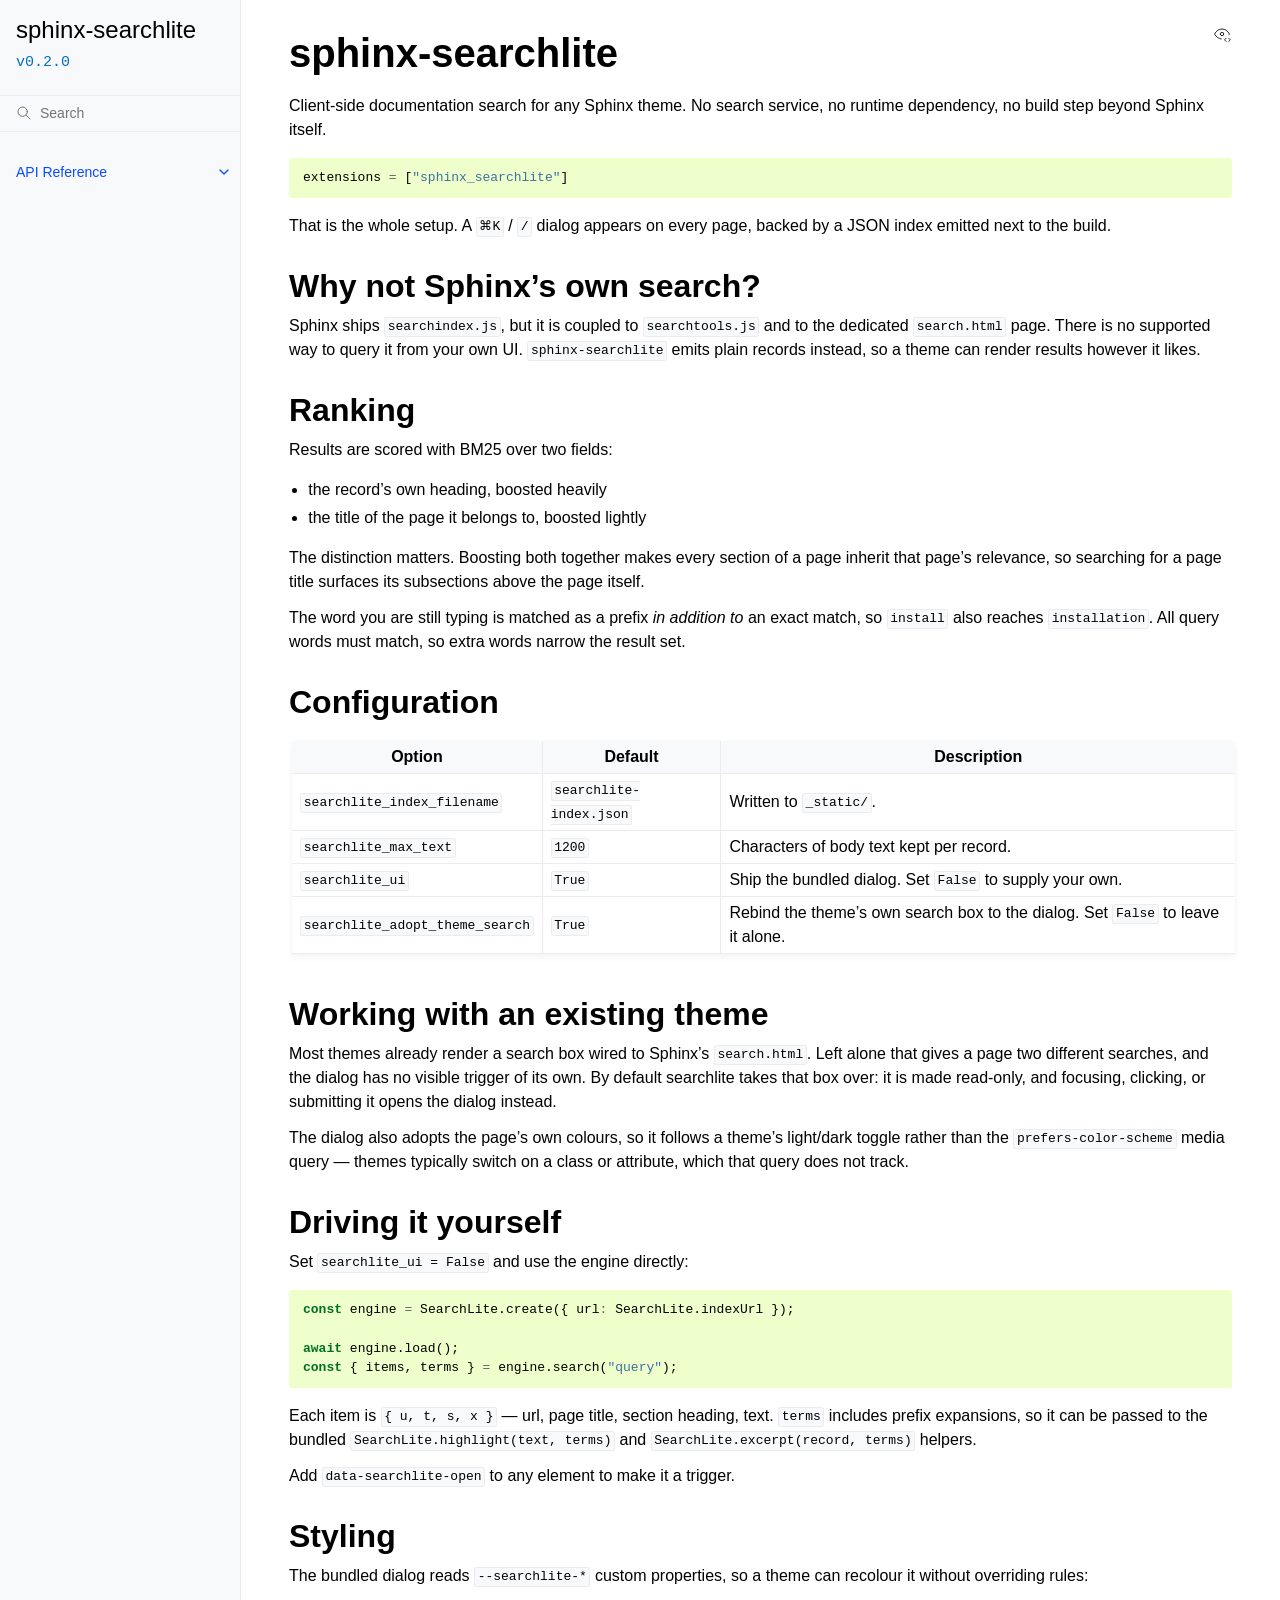
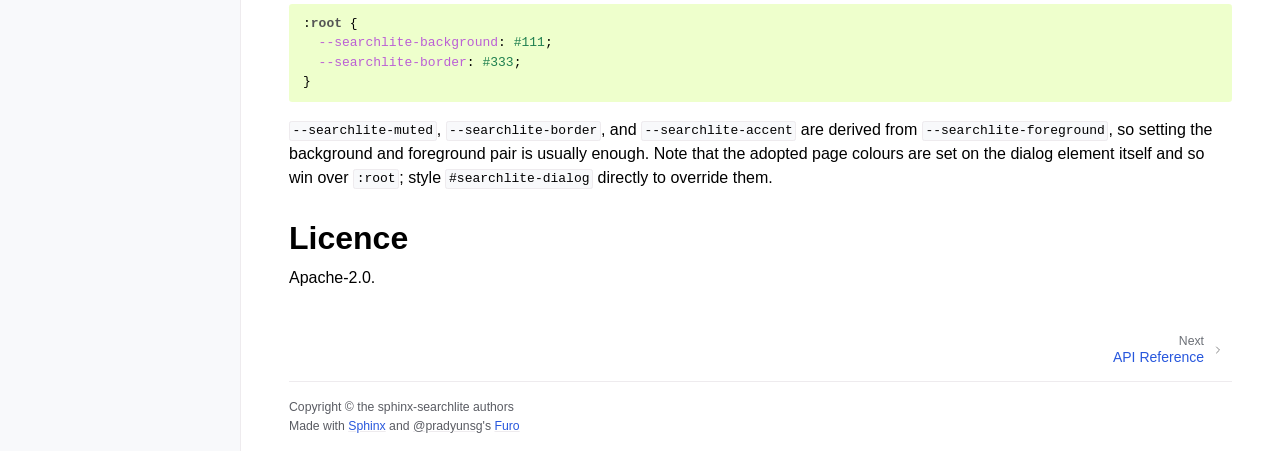
==== commit abaf15e8: "deploy: 14a4851130903a6e1324a080ae7dbb384adc1c71" ====
--- a/index.html
+++ b/index.html
@@ -6,7 +6,7 @@
 <link rel="index" title="Index" href="genindex.html"><link rel="search" title="Search" href="search.html"><link rel="next" title="API Reference" href="autoapi/index.html">
 
     <!-- Generated with Sphinx 8.2.3 and Furo 2025.12.19 -->
-        <title>sphinx-searchlite v0.1.0</title>
+        <title>sphinx-searchlite v0.2.0</title>
       <link rel="stylesheet" type="text/css" href="_static/pygments.css?v=03e43079" />
     <link rel="stylesheet" type="text/css" href="_static/styles/furo.css?v=7bdb33bb" />
     <link rel="stylesheet" type="text/css" href="_static/mystnb.11b39860a7a0cbfd473a3ad8a317855267ff0bd372690045ca344a6b62be495e.css" />
@@ -167,7 +167,7 @@
       </label>
     </div>
     <div class="header-center">
-      <a href="#"><div class="brand">sphinx-searchlite <code style='font-size: var(--font-size--small--4);color: var(--sd-color-primary);'>v0.1.0</code></div></a>
+      <a href="#"><div class="brand">sphinx-searchlite <code style='font-size: var(--font-size--small--4);color: var(--sd-color-primary);'>v0.2.0</code></div></a>
     </div>
     <div class="header-right">
       <div class="theme-toggle-container theme-toggle-header">
@@ -188,7 +188,7 @@
       
       <div class="sidebar-sticky"><a class="sidebar-brand" href="#">
   
-  <span class="sidebar-brand-text">sphinx-searchlite <code style='font-size: var(--font-size--small--4);color: var(--sd-color-primary);'>v0.1.0</code></span>
+  <span class="sidebar-brand-text">sphinx-searchlite <code style='font-size: var(--font-size--small--4);color: var(--sd-color-primary);'>v0.2.0</code></span>
   
 </a><form class="sidebar-search-container" method="get" action="search.html" role="search">
   <input class="sidebar-search" placeholder="Search" name="q" aria-label="Search">
@@ -247,17 +247,109 @@
 </div>
 <section class="tex2jax_ignore mathjax_ignore" id="sphinx-searchlite">
 <h1>sphinx-searchlite<a class="headerlink" href="#sphinx-searchlite" title="Link to this heading">¶</a></h1>
-<p>Client-side BM25 documentation search for any Sphinx theme</p>
-<p><a class="reference external" href="https://github.com/python-project-templates/sphinx-searchlite/actions/workflows/build.yaml"><img alt="Build Status" src="https://github.com/python-project-templates/sphinx-searchlite/actions/workflows/build.yaml/badge.svg?branch=main&amp;event=push" /></a>
-<a class="reference external" href="https://codecov.io/gh/python-project-templates/sphinx-searchlite"><img alt="codecov" src="https://codecov.io/gh/python-project-templates/sphinx-searchlite/branch/main/graph/badge.svg" /></a>
-<a class="reference external" href="https://github.com/python-project-templates/sphinx-searchlite"><img alt="License" src="https://img.shields.io/github/license/python-project-templates/sphinx-searchlite" /></a>
-<a class="reference external" href="https://pypi.python.org/pypi/sphinx-searchlite"><img alt="PyPI" src="https://img.shields.io/pypi/v/sphinx-searchlite.svg" /></a></p>
-<section id="overview">
-<h2>Overview<a class="headerlink" href="#overview" title="Link to this heading">¶</a></h2>
-<div class="admonition note">
-<p class="admonition-title">Note</p>
-<p>This library was generated using <a class="reference external" href="https://copier.readthedocs.io/en/stable/">copier</a> from the <a class="reference external" href="https://github.com/python-project-templates/base">Base Python Project Template repository</a>.</p>
-</div>
+<p>Client-side documentation search for any Sphinx theme. No search service, no
+runtime dependency, no build step beyond Sphinx itself.</p>
+<div class="highlight-python notranslate"><div class="highlight"><pre><span></span><span class="n">extensions</span> <span class="o">=</span> <span class="p">[</span><span class="s2">"sphinx_searchlite"</span><span class="p">]</span>
+</pre></div>
+</div>
+<p>That is the whole setup. A <code class="docutils literal notranslate"><span class="pre">⌘K</span></code> / <code class="docutils literal notranslate"><span class="pre">/</span></code> dialog appears on every page, backed by a
+JSON index emitted next to the build.</p>
+<section id="why-not-sphinx-s-own-search">
+<h2>Why not Sphinx’s own search?<a class="headerlink" href="#why-not-sphinx-s-own-search" title="Link to this heading">¶</a></h2>
+<p>Sphinx ships <code class="docutils literal notranslate"><span class="pre">searchindex.js</span></code>, but it is coupled to <code class="docutils literal notranslate"><span class="pre">searchtools.js</span></code> and to the
+dedicated <code class="docutils literal notranslate"><span class="pre">search.html</span></code> page. There is no supported way to query it from your
+own UI. <code class="docutils literal notranslate"><span class="pre">sphinx-searchlite</span></code> emits plain records instead, so a theme can render
+results however it likes.</p>
+</section>
+<section id="ranking">
+<h2>Ranking<a class="headerlink" href="#ranking" title="Link to this heading">¶</a></h2>
+<p>Results are scored with BM25 over two fields:</p>
+<ul class="simple">
+<li><p>the record’s own heading, boosted heavily</p></li>
+<li><p>the title of the page it belongs to, boosted lightly</p></li>
+</ul>
+<p>The distinction matters. Boosting both together makes every section of a page
+inherit that page’s relevance, so searching for a page title surfaces its
+subsections above the page itself.</p>
+<p>The word you are still typing is matched as a prefix <em>in addition to</em> an exact
+match, so <code class="docutils literal notranslate"><span class="pre">install</span></code> also reaches <code class="docutils literal notranslate"><span class="pre">installation</span></code>. All query words must match, so
+extra words narrow the result set.</p>
+</section>
+<section id="configuration">
+<h2>Configuration<a class="headerlink" href="#configuration" title="Link to this heading">¶</a></h2>
+<div class="table-wrapper colwidths-auto docutils container">
+<table class="docutils align-default">
+<thead>
+<tr class="row-odd"><th class="head"><p>Option</p></th>
+<th class="head"><p>Default</p></th>
+<th class="head"><p>Description</p></th>
+</tr>
+</thead>
+<tbody>
+<tr class="row-even"><td><p><code class="docutils literal notranslate"><span class="pre">searchlite_index_filename</span></code></p></td>
+<td><p><code class="docutils literal notranslate"><span class="pre">searchlite-index.json</span></code></p></td>
+<td><p>Written to <code class="docutils literal notranslate"><span class="pre">_static/</span></code>.</p></td>
+</tr>
+<tr class="row-odd"><td><p><code class="docutils literal notranslate"><span class="pre">searchlite_max_text</span></code></p></td>
+<td><p><code class="docutils literal notranslate"><span class="pre">1200</span></code></p></td>
+<td><p>Characters of body text kept per record.</p></td>
+</tr>
+<tr class="row-even"><td><p><code class="docutils literal notranslate"><span class="pre">searchlite_ui</span></code></p></td>
+<td><p><code class="docutils literal notranslate"><span class="pre">True</span></code></p></td>
+<td><p>Ship the bundled dialog. Set <code class="docutils literal notranslate"><span class="pre">False</span></code> to supply your own.</p></td>
+</tr>
+<tr class="row-odd"><td><p><code class="docutils literal notranslate"><span class="pre">searchlite_adopt_theme_search</span></code></p></td>
+<td><p><code class="docutils literal notranslate"><span class="pre">True</span></code></p></td>
+<td><p>Rebind the theme’s own search box to the dialog. Set <code class="docutils literal notranslate"><span class="pre">False</span></code> to leave it alone.</p></td>
+</tr>
+</tbody>
+</table>
+</div>
+</section>
+<section id="working-with-an-existing-theme">
+<h2>Working with an existing theme<a class="headerlink" href="#working-with-an-existing-theme" title="Link to this heading">¶</a></h2>
+<p>Most themes already render a search box wired to Sphinx’s <code class="docutils literal notranslate"><span class="pre">search.html</span></code>. Left
+alone that gives a page two different searches, and the dialog has no visible
+trigger of its own. By default searchlite takes that box over: it is made
+read-only, and focusing, clicking, or submitting it opens the dialog instead.</p>
+<p>The dialog also adopts the page’s own colours, so it follows a theme’s
+light/dark toggle rather than the <code class="docutils literal notranslate"><span class="pre">prefers-color-scheme</span></code> media query — themes
+typically switch on a class or attribute, which that query does not track.</p>
+</section>
+<section id="driving-it-yourself">
+<h2>Driving it yourself<a class="headerlink" href="#driving-it-yourself" title="Link to this heading">¶</a></h2>
+<p>Set <code class="docutils literal notranslate"><span class="pre">searchlite_ui</span> <span class="pre">=</span> <span class="pre">False</span></code> and use the engine directly:</p>
+<div class="highlight-js notranslate"><div class="highlight"><pre><span></span><span class="kd">const</span><span class="w"> </span><span class="nx">engine</span><span class="w"> </span><span class="o">=</span><span class="w"> </span><span class="nx">SearchLite</span><span class="p">.</span><span class="nx">create</span><span class="p">({</span><span class="w"> </span><span class="nx">url</span><span class="o">:</span><span class="w"> </span><span class="nx">SearchLite</span><span class="p">.</span><span class="nx">indexUrl</span><span class="w"> </span><span class="p">});</span>
+
+<span class="k">await</span><span class="w"> </span><span class="nx">engine</span><span class="p">.</span><span class="nx">load</span><span class="p">();</span>
+<span class="kd">const</span><span class="w"> </span><span class="p">{</span><span class="w"> </span><span class="nx">items</span><span class="p">,</span><span class="w"> </span><span class="nx">terms</span><span class="w"> </span><span class="p">}</span><span class="w"> </span><span class="o">=</span><span class="w"> </span><span class="nx">engine</span><span class="p">.</span><span class="nx">search</span><span class="p">(</span><span class="s2">"query"</span><span class="p">);</span>
+</pre></div>
+</div>
+<p>Each item is <code class="docutils literal notranslate"><span class="pre">{</span> <span class="pre">u,</span> <span class="pre">t,</span> <span class="pre">s,</span> <span class="pre">x</span> <span class="pre">}</span></code> — url, page title, section heading, text.
+<code class="docutils literal notranslate"><span class="pre">terms</span></code> includes prefix expansions, so it can be passed to the bundled
+<code class="docutils literal notranslate"><span class="pre">SearchLite.highlight(text,</span> <span class="pre">terms)</span></code> and <code class="docutils literal notranslate"><span class="pre">SearchLite.excerpt(record,</span> <span class="pre">terms)</span></code>
+helpers.</p>
+<p>Add <code class="docutils literal notranslate"><span class="pre">data-searchlite-open</span></code> to any element to make it a trigger.</p>
+</section>
+<section id="styling">
+<h2>Styling<a class="headerlink" href="#styling" title="Link to this heading">¶</a></h2>
+<p>The bundled dialog reads <code class="docutils literal notranslate"><span class="pre">--searchlite-*</span></code> custom properties, so a theme can
+recolour it without overriding rules:</p>
+<div class="highlight-css notranslate"><div class="highlight"><pre><span></span><span class="p">:</span><span class="nd">root</span><span class="w"> </span><span class="p">{</span>
+<span class="w">  </span><span class="nv">--searchlite-background</span><span class="p">:</span><span class="w"> </span><span class="mh">#111</span><span class="p">;</span>
+<span class="w">  </span><span class="nv">--searchlite-border</span><span class="p">:</span><span class="w"> </span><span class="mh">#333</span><span class="p">;</span>
+<span class="p">}</span>
+</pre></div>
+</div>
+<p><code class="docutils literal notranslate"><span class="pre">--searchlite-muted</span></code>, <code class="docutils literal notranslate"><span class="pre">--searchlite-border</span></code>, and <code class="docutils literal notranslate"><span class="pre">--searchlite-accent</span></code> are
+derived from <code class="docutils literal notranslate"><span class="pre">--searchlite-foreground</span></code>, so setting the background and
+foreground pair is usually enough. Note that the adopted page colours are set
+on the dialog element itself and so win over <code class="docutils literal notranslate"><span class="pre">:root</span></code>; style
+<code class="docutils literal notranslate"><span class="pre">#searchlite-dialog</span></code> directly to override them.</p>
+</section>
+<section id="licence">
+<h2>Licence<a class="headerlink" href="#licence" title="Link to this heading">¶</a></h2>
+<p>Apache-2.0.</p>
 </section>
 </section>
 
@@ -300,7 +392,7 @@
       
     </aside>
   </div>
-</div><script src="_static/documentation_options.js?v=01f34227"></script>
+</div><script src="_static/documentation_options.js?v=938c9ccc"></script>
     <script src="_static/doctools.js?v=9bcbadda"></script>
     <script src="_static/sphinx_highlight.js?v=dc90522c"></script>
     <script src="_static/scripts/furo.js?v=46bd48cc"></script>
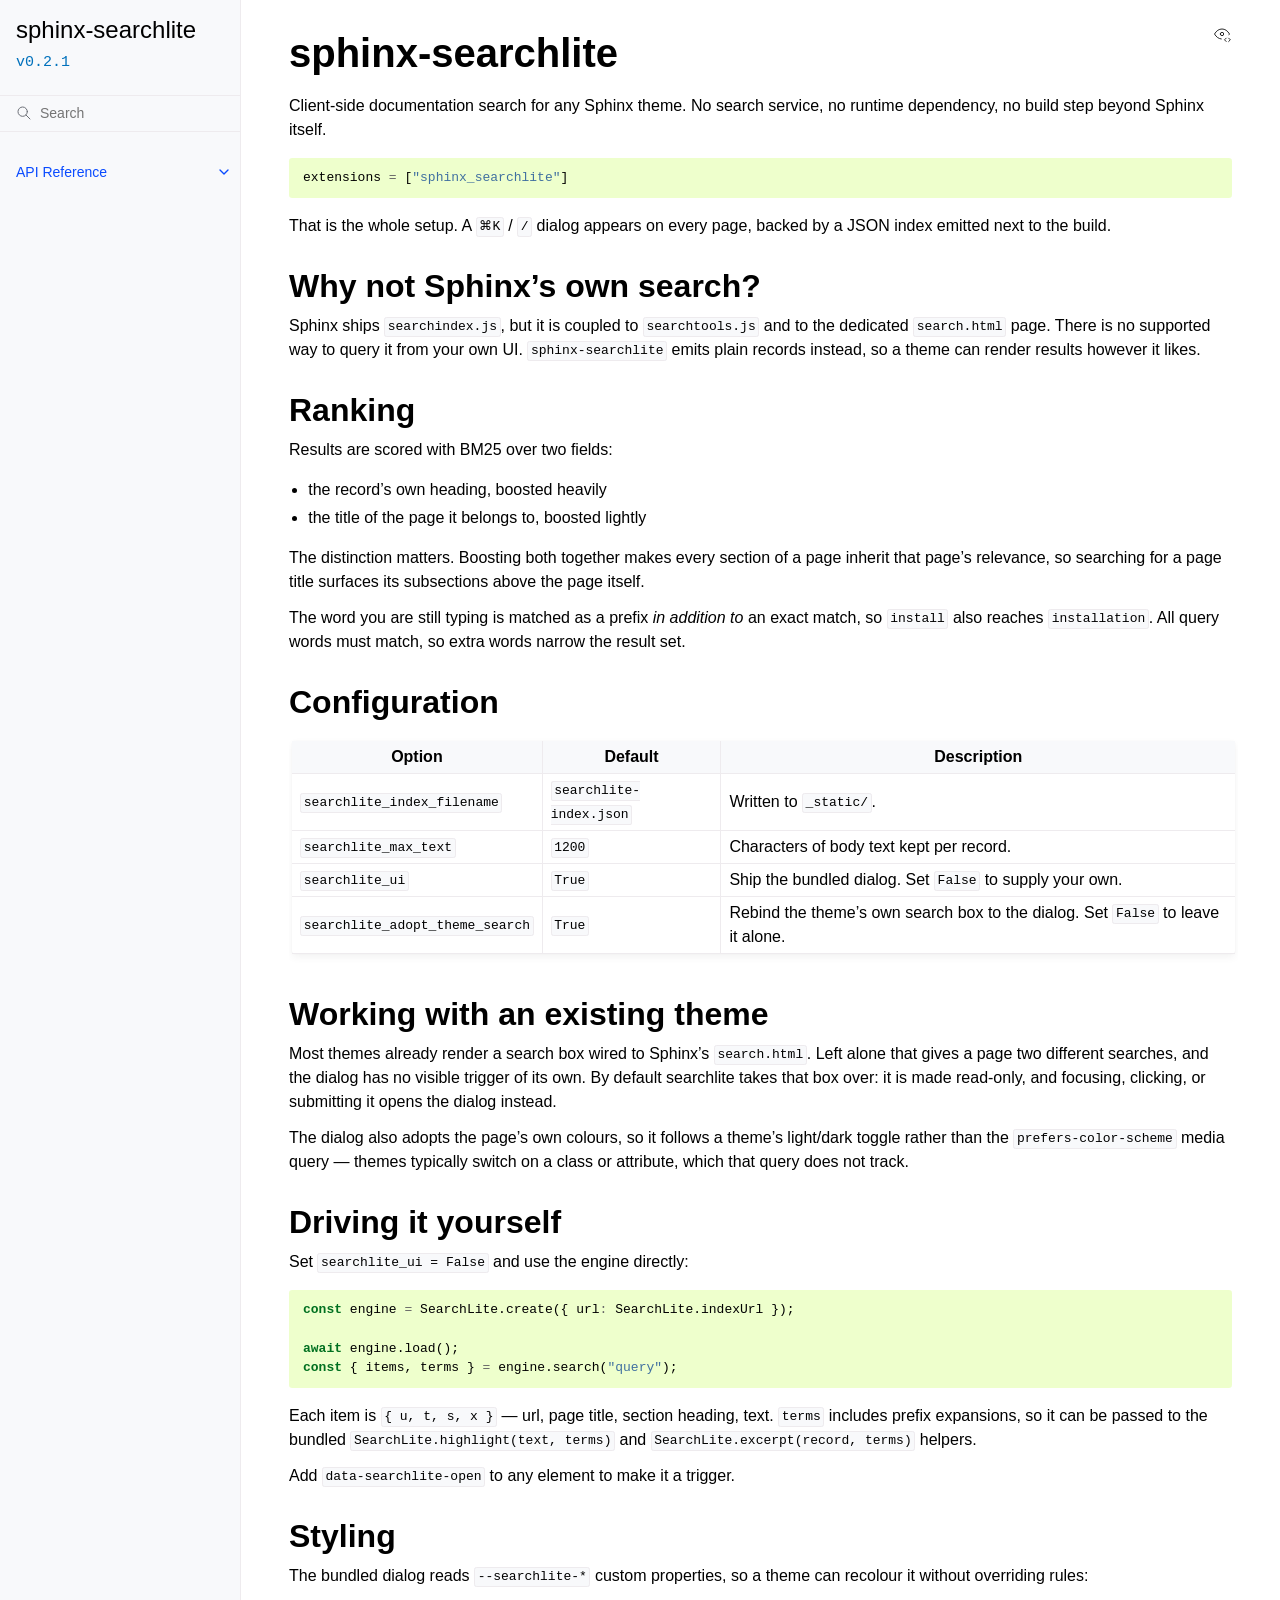
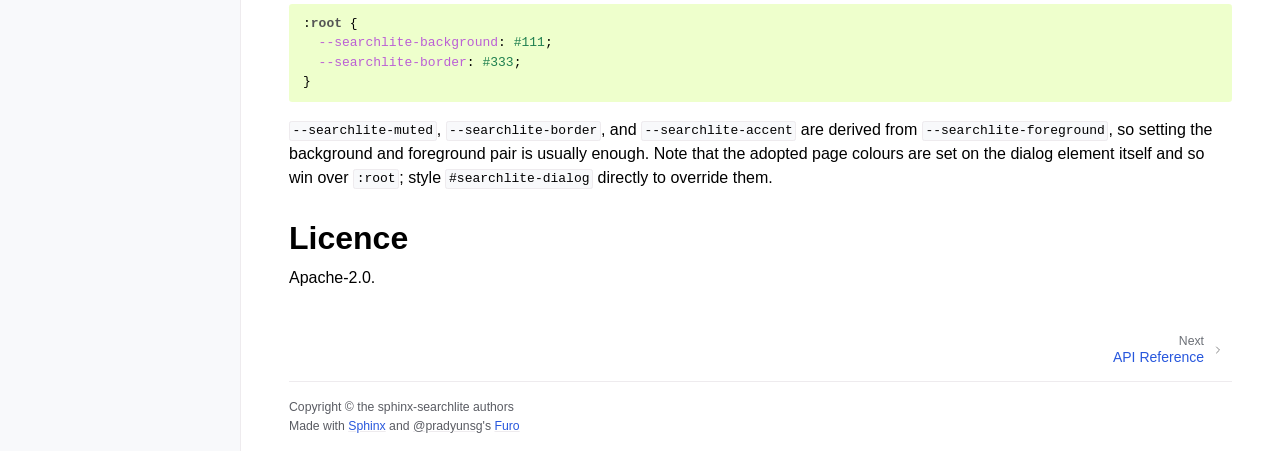
==== commit a9043ac8: "deploy: c864f190ce03e27d3e1cbe48bcbd595f7ca68ee2" ====
--- a/index.html
+++ b/index.html
@@ -6,7 +6,7 @@
 <link rel="index" title="Index" href="genindex.html"><link rel="search" title="Search" href="search.html"><link rel="next" title="API Reference" href="autoapi/index.html">
 
     <!-- Generated with Sphinx 8.2.3 and Furo 2025.12.19 -->
-        <title>sphinx-searchlite v0.2.0</title>
+        <title>sphinx-searchlite v0.2.1</title>
       <link rel="stylesheet" type="text/css" href="_static/pygments.css?v=03e43079" />
     <link rel="stylesheet" type="text/css" href="_static/styles/furo.css?v=7bdb33bb" />
     <link rel="stylesheet" type="text/css" href="_static/mystnb.11b39860a7a0cbfd473a3ad8a317855267ff0bd372690045ca344a6b62be495e.css" />
@@ -14,6 +14,7 @@
     <link rel="stylesheet" type="text/css" href="_static/graphviz.css?v=4ae1632d" />
     <link rel="stylesheet" type="text/css" href="_static/autodoc_pydantic.css" />
     <link rel="stylesheet" type="text/css" href="_static/sphinx-design.min.css?v=95c83b7e" />
+    <link rel="stylesheet" type="text/css" href="_static/searchlite.css?v=4235115c" />
     <link rel="stylesheet" type="text/css" href="_static/styles/furo-extensions.css?v=8dab3a3b" />
     <link rel="stylesheet" type="text/css" href="_static/styles/custom.css?v=890fd012" />
     
@@ -167,7 +168,7 @@
       </label>
     </div>
     <div class="header-center">
-      <a href="#"><div class="brand">sphinx-searchlite <code style='font-size: var(--font-size--small--4);color: var(--sd-color-primary);'>v0.2.0</code></div></a>
+      <a href="#"><div class="brand">sphinx-searchlite <code style='font-size: var(--font-size--small--4);color: var(--sd-color-primary);'>v0.2.1</code></div></a>
     </div>
     <div class="header-right">
       <div class="theme-toggle-container theme-toggle-header">
@@ -188,7 +189,7 @@
       
       <div class="sidebar-sticky"><a class="sidebar-brand" href="#">
   
-  <span class="sidebar-brand-text">sphinx-searchlite <code style='font-size: var(--font-size--small--4);color: var(--sd-color-primary);'>v0.2.0</code></span>
+  <span class="sidebar-brand-text">sphinx-searchlite <code style='font-size: var(--font-size--small--4);color: var(--sd-color-primary);'>v0.2.1</code></span>
   
 </a><form class="sidebar-search-container" method="get" action="search.html" role="search">
   <input class="sidebar-search" placeholder="Search" name="q" aria-label="Search">
@@ -392,13 +393,15 @@
       
     </aside>
   </div>
-</div><script src="_static/documentation_options.js?v=938c9ccc"></script>
+</div><script src="_static/documentation_options.js?v=37f418d5"></script>
     <script src="_static/doctools.js?v=9bcbadda"></script>
     <script src="_static/sphinx_highlight.js?v=dc90522c"></script>
     <script src="_static/scripts/furo.js?v=46bd48cc"></script>
     <script src="_static/clipboard.min.js?v=a7894cd8"></script>
     <script src="_static/copybutton.js?v=f281be69"></script>
     <script src="_static/design-tabs.js?v=f930bc37"></script>
+    <script data-searchlite-index="searchlite-index.json" defer="defer" src="_static/searchlite.js?v=a5320898"></script>
+    <script data-searchlite-adopt="true" defer="defer" src="_static/searchlite-ui.js?v=4e4bdd69"></script>
     <script src="_static/js/custom.js?v=956e5d78"></script>
     </body>
 </html>
--- a/_static/searchlite.css
+++ b/_static/searchlite.css
@@ -0,0 +1,134 @@
+/*!
+ * sphinx-searchlite — styling for the bundled dialog.
+ *
+ * The dialog adopts the host page's own colours at runtime (see searchlite-ui.js),
+ * so it follows whatever light/dark mechanism the theme uses rather than relying
+ * on `prefers-color-scheme`, which themes with their own toggle do not track.
+ * The values below are only the fallback for when that lookup fails.
+ *
+ * Every colour derives from `--searchlite-background` and
+ * `--searchlite-foreground`, so overriding those two restyles the whole dialog.
+ */
+
+:root {
+  --searchlite-background: #fff;
+  --searchlite-foreground: #18181b;
+  --searchlite-radius: 0.75rem;
+}
+
+#searchlite-dialog {
+  --searchlite-muted: color-mix(in srgb, var(--searchlite-foreground) 60%, transparent);
+  --searchlite-border: color-mix(in srgb, var(--searchlite-foreground) 20%, transparent);
+  --searchlite-accent: color-mix(in srgb, var(--searchlite-foreground) 10%, transparent);
+}
+
+#searchlite-dialog {
+  width: min(40rem, calc(100vw - 2rem));
+  max-height: min(28rem, calc(100vh - 6rem));
+  /* Stated rather than left to the user-agent default, which resets in themes
+     that zero out `dialog` margins and would pin the dialog to the left edge. */
+  margin-top: 4rem;
+  margin-inline: auto;
+  padding: 0;
+  border: 1px solid var(--searchlite-border);
+  border-radius: var(--searchlite-radius);
+  background: var(--searchlite-background);
+  color: var(--searchlite-foreground);
+  overflow: hidden;
+  box-shadow: 0 16px 48px rgb(0 0 0 / 0.18);
+}
+
+#searchlite-dialog::backdrop {
+  background: rgb(0 0 0 / 0.5);
+}
+
+/* Sits above the theme's own search field once that field has been adopted. */
+.searchlite-adopted {
+  cursor: pointer;
+}
+
+.searchlite-panel {
+  display: flex;
+  flex-direction: column;
+  max-height: inherit;
+}
+
+.searchlite-field {
+  display: flex;
+  align-items: center;
+  gap: 0.625rem;
+  padding: 0.875rem 1rem;
+  border-bottom: 1px solid var(--searchlite-border);
+}
+
+#searchlite-input {
+  flex: 1;
+  min-width: 0;
+  border: 0;
+  outline: 0;
+  background: transparent;
+  font: inherit;
+  font-size: 0.9375rem;
+  color: inherit;
+}
+
+#searchlite-input::-webkit-search-cancel-button {
+  display: none;
+}
+
+.searchlite-kbd {
+  padding: 0.1875rem 0.375rem;
+  border: 1px solid var(--searchlite-border);
+  border-radius: 0.25rem;
+  font-family: inherit;
+  font-size: 0.6875rem;
+  color: var(--searchlite-muted);
+}
+
+#searchlite-results {
+  overflow-y: auto;
+  padding: 0.5rem;
+}
+
+.searchlite-result {
+  display: block;
+  padding: 0.5rem 0.75rem;
+  border-radius: 0.375rem;
+  color: inherit;
+  text-decoration: none;
+  cursor: pointer;
+}
+
+.searchlite-result[aria-selected="true"],
+.searchlite-result:hover {
+  background: var(--searchlite-accent);
+}
+
+.searchlite-result-title {
+  display: block;
+  font-size: 0.875rem;
+  font-weight: 500;
+}
+
+.searchlite-result-context {
+  display: block;
+  font-size: 0.75rem;
+  color: var(--searchlite-muted);
+  overflow: hidden;
+  text-overflow: ellipsis;
+  white-space: nowrap;
+}
+
+.searchlite-result mark {
+  background: transparent;
+  color: inherit;
+  font-weight: 700;
+}
+
+.searchlite-empty {
+  margin: 0;
+  padding: 1.5rem 1rem;
+  text-align: center;
+  font-size: 0.875rem;
+  color: var(--searchlite-muted);
+}
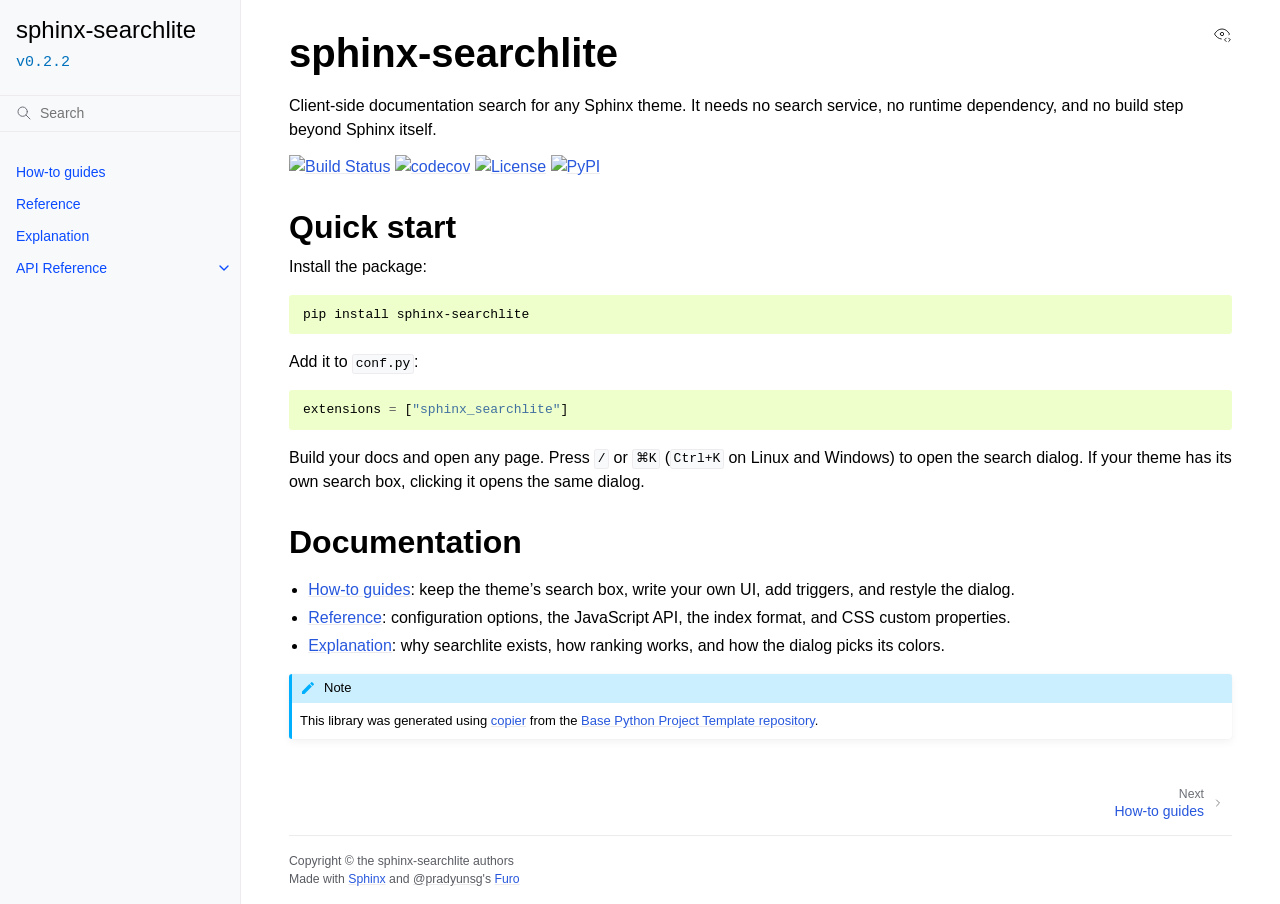
==== commit 5487da40: "deploy: 503a86e5e1a4bb349b88e1931374d0b70604b547" ====
--- a/index.html
+++ b/index.html
@@ -3,10 +3,10 @@
   <head><meta charset="utf-8">
     <meta name="viewport" content="width=device-width,initial-scale=1">
     <meta name="color-scheme" content="light dark"><meta name="viewport" content="width=device-width, initial-scale=1" />
-<link rel="index" title="Index" href="genindex.html"><link rel="search" title="Search" href="search.html"><link rel="next" title="API Reference" href="autoapi/index.html">
+<link rel="index" title="Index" href="genindex.html"><link rel="search" title="Search" href="search.html"><link rel="next" title="How-to guides" href="docs/src/how-to.html">
 
     <!-- Generated with Sphinx 8.2.3 and Furo 2025.12.19 -->
-        <title>sphinx-searchlite v0.2.1</title>
+        <title>sphinx-searchlite v0.2.2</title>
       <link rel="stylesheet" type="text/css" href="_static/pygments.css?v=03e43079" />
     <link rel="stylesheet" type="text/css" href="_static/styles/furo.css?v=7bdb33bb" />
     <link rel="stylesheet" type="text/css" href="_static/mystnb.11b39860a7a0cbfd473a3ad8a317855267ff0bd372690045ca344a6b62be495e.css" />
@@ -168,7 +168,7 @@
       </label>
     </div>
     <div class="header-center">
-      <a href="#"><div class="brand">sphinx-searchlite <code style='font-size: var(--font-size--small--4);color: var(--sd-color-primary);'>v0.2.1</code></div></a>
+      <a href="#"><div class="brand">sphinx-searchlite <code style='font-size: var(--font-size--small--4);color: var(--sd-color-primary);'>v0.2.2</code></div></a>
     </div>
     <div class="header-right">
       <div class="theme-toggle-container theme-toggle-header">
@@ -189,7 +189,7 @@
       
       <div class="sidebar-sticky"><a class="sidebar-brand" href="#">
   
-  <span class="sidebar-brand-text">sphinx-searchlite <code style='font-size: var(--font-size--small--4);color: var(--sd-color-primary);'>v0.2.1</code></span>
+  <span class="sidebar-brand-text">sphinx-searchlite <code style='font-size: var(--font-size--small--4);color: var(--sd-color-primary);'>v0.2.2</code></span>
   
 </a><form class="sidebar-search-container" method="get" action="search.html" role="search">
   <input class="sidebar-search" placeholder="Search" name="q" aria-label="Search">
@@ -198,6 +198,9 @@
 </form>
 <div id="searchbox"></div><div class="sidebar-scroll"><div class="sidebar-tree">
   <ul>
+<li class="toctree-l1"><a class="reference internal" href="docs/src/how-to.html">How-to guides</a></li>
+<li class="toctree-l1"><a class="reference internal" href="docs/src/reference.html">Reference</a></li>
+<li class="toctree-l1"><a class="reference internal" href="docs/src/explanation.html">Explanation</a></li>
 <li class="toctree-l1 has-children"><a class="reference internal" href="autoapi/index.html">API Reference</a><input aria-label="Toggle navigation of API Reference" class="toctree-checkbox" id="toctree-checkbox-1" name="toctree-checkbox-1" role="switch" type="checkbox"/><label for="toctree-checkbox-1"><span class="icon"><svg><use href="#svg-arrow-right"></use></svg></span></label><ul>
 <li class="toctree-l2"><a class="reference internal" href="autoapi/test_searchlite/index.html">test_searchlite</a></li>
 <li class="toctree-l2 has-children"><a class="reference internal" href="autoapi/sphinx_searchlite/index.html">sphinx_searchlite</a><input aria-label="Toggle navigation of sphinx_searchlite" class="toctree-checkbox" id="toctree-checkbox-2" name="toctree-checkbox-2" role="switch" type="checkbox"/><label for="toctree-checkbox-2"><span class="icon"><svg><use href="#svg-arrow-right"></use></svg></span></label><ul>
@@ -248,109 +251,40 @@
 </div>
 <section class="tex2jax_ignore mathjax_ignore" id="sphinx-searchlite">
 <h1>sphinx-searchlite<a class="headerlink" href="#sphinx-searchlite" title="Link to this heading">¶</a></h1>
-<p>Client-side documentation search for any Sphinx theme. No search service, no
-runtime dependency, no build step beyond Sphinx itself.</p>
+<p>Client-side documentation search for any Sphinx theme. It needs no search
+service, no runtime dependency, and no build step beyond Sphinx itself.</p>
+<p><a class="reference external" href="https://github.com/python-project-templates/sphinx-searchlite/actions/workflows/build.yaml"><img alt="Build Status" src="https://github.com/python-project-templates/sphinx-searchlite/actions/workflows/build.yaml/badge.svg?branch=main&amp;event=push" /></a>
+<a class="reference external" href="https://codecov.io/gh/python-project-templates/sphinx-searchlite"><img alt="codecov" src="https://codecov.io/gh/python-project-templates/sphinx-searchlite/branch/main/graph/badge.svg" /></a>
+<a class="reference external" href="https://github.com/python-project-templates/sphinx-searchlite"><img alt="License" src="https://img.shields.io/github/license/python-project-templates/sphinx-searchlite" /></a>
+<a class="reference external" href="https://pypi.python.org/pypi/sphinx-searchlite"><img alt="PyPI" src="https://img.shields.io/pypi/v/sphinx-searchlite.svg" /></a></p>
+<section id="quick-start">
+<h2>Quick start<a class="headerlink" href="#quick-start" title="Link to this heading">¶</a></h2>
+<p>Install the package:</p>
+<div class="highlight-bash notranslate"><div class="highlight"><pre><span></span>pip<span class="w"> </span>install<span class="w"> </span>sphinx-searchlite
+</pre></div>
+</div>
+<p>Add it to <code class="docutils literal notranslate"><span class="pre">conf.py</span></code>:</p>
 <div class="highlight-python notranslate"><div class="highlight"><pre><span></span><span class="n">extensions</span> <span class="o">=</span> <span class="p">[</span><span class="s2">"sphinx_searchlite"</span><span class="p">]</span>
 </pre></div>
 </div>
-<p>That is the whole setup. A <code class="docutils literal notranslate"><span class="pre">⌘K</span></code> / <code class="docutils literal notranslate"><span class="pre">/</span></code> dialog appears on every page, backed by a
-JSON index emitted next to the build.</p>
-<section id="why-not-sphinx-s-own-search">
-<h2>Why not Sphinx’s own search?<a class="headerlink" href="#why-not-sphinx-s-own-search" title="Link to this heading">¶</a></h2>
-<p>Sphinx ships <code class="docutils literal notranslate"><span class="pre">searchindex.js</span></code>, but it is coupled to <code class="docutils literal notranslate"><span class="pre">searchtools.js</span></code> and to the
-dedicated <code class="docutils literal notranslate"><span class="pre">search.html</span></code> page. There is no supported way to query it from your
-own UI. <code class="docutils literal notranslate"><span class="pre">sphinx-searchlite</span></code> emits plain records instead, so a theme can render
-results however it likes.</p>
+<p>Build your docs and open any page. Press <code class="docutils literal notranslate"><span class="pre">/</span></code> or <code class="docutils literal notranslate"><span class="pre">⌘K</span></code> (<code class="docutils literal notranslate"><span class="pre">Ctrl+K</span></code> on Linux and
+Windows) to open the search dialog. If your theme has its own search box,
+clicking it opens the same dialog.</p>
 </section>
-<section id="ranking">
-<h2>Ranking<a class="headerlink" href="#ranking" title="Link to this heading">¶</a></h2>
-<p>Results are scored with BM25 over two fields:</p>
+<section id="documentation">
+<h2>Documentation<a class="headerlink" href="#documentation" title="Link to this heading">¶</a></h2>
 <ul class="simple">
-<li><p>the record’s own heading, boosted heavily</p></li>
-<li><p>the title of the page it belongs to, boosted lightly</p></li>
+<li><p><a class="reference internal" href="docs/src/how-to.html"><span class="std std-doc">How-to guides</span></a>: keep the theme’s search box, write your
+own UI, add triggers, and restyle the dialog.</p></li>
+<li><p><a class="reference internal" href="docs/src/reference.html"><span class="std std-doc">Reference</span></a>: configuration options, the JavaScript
+API, the index format, and CSS custom properties.</p></li>
+<li><p><a class="reference internal" href="docs/src/explanation.html"><span class="std std-doc">Explanation</span></a>: why searchlite exists, how ranking
+works, and how the dialog picks its colors.</p></li>
 </ul>
-<p>The distinction matters. Boosting both together makes every section of a page
-inherit that page’s relevance, so searching for a page title surfaces its
-subsections above the page itself.</p>
-<p>The word you are still typing is matched as a prefix <em>in addition to</em> an exact
-match, so <code class="docutils literal notranslate"><span class="pre">install</span></code> also reaches <code class="docutils literal notranslate"><span class="pre">installation</span></code>. All query words must match, so
-extra words narrow the result set.</p>
-</section>
-<section id="configuration">
-<h2>Configuration<a class="headerlink" href="#configuration" title="Link to this heading">¶</a></h2>
-<div class="table-wrapper colwidths-auto docutils container">
-<table class="docutils align-default">
-<thead>
-<tr class="row-odd"><th class="head"><p>Option</p></th>
-<th class="head"><p>Default</p></th>
-<th class="head"><p>Description</p></th>
-</tr>
-</thead>
-<tbody>
-<tr class="row-even"><td><p><code class="docutils literal notranslate"><span class="pre">searchlite_index_filename</span></code></p></td>
-<td><p><code class="docutils literal notranslate"><span class="pre">searchlite-index.json</span></code></p></td>
-<td><p>Written to <code class="docutils literal notranslate"><span class="pre">_static/</span></code>.</p></td>
-</tr>
-<tr class="row-odd"><td><p><code class="docutils literal notranslate"><span class="pre">searchlite_max_text</span></code></p></td>
-<td><p><code class="docutils literal notranslate"><span class="pre">1200</span></code></p></td>
-<td><p>Characters of body text kept per record.</p></td>
-</tr>
-<tr class="row-even"><td><p><code class="docutils literal notranslate"><span class="pre">searchlite_ui</span></code></p></td>
-<td><p><code class="docutils literal notranslate"><span class="pre">True</span></code></p></td>
-<td><p>Ship the bundled dialog. Set <code class="docutils literal notranslate"><span class="pre">False</span></code> to supply your own.</p></td>
-</tr>
-<tr class="row-odd"><td><p><code class="docutils literal notranslate"><span class="pre">searchlite_adopt_theme_search</span></code></p></td>
-<td><p><code class="docutils literal notranslate"><span class="pre">True</span></code></p></td>
-<td><p>Rebind the theme’s own search box to the dialog. Set <code class="docutils literal notranslate"><span class="pre">False</span></code> to leave it alone.</p></td>
-</tr>
-</tbody>
-</table>
-</div>
-</section>
-<section id="working-with-an-existing-theme">
-<h2>Working with an existing theme<a class="headerlink" href="#working-with-an-existing-theme" title="Link to this heading">¶</a></h2>
-<p>Most themes already render a search box wired to Sphinx’s <code class="docutils literal notranslate"><span class="pre">search.html</span></code>. Left
-alone that gives a page two different searches, and the dialog has no visible
-trigger of its own. By default searchlite takes that box over: it is made
-read-only, and focusing, clicking, or submitting it opens the dialog instead.</p>
-<p>The dialog also adopts the page’s own colours, so it follows a theme’s
-light/dark toggle rather than the <code class="docutils literal notranslate"><span class="pre">prefers-color-scheme</span></code> media query — themes
-typically switch on a class or attribute, which that query does not track.</p>
-</section>
-<section id="driving-it-yourself">
-<h2>Driving it yourself<a class="headerlink" href="#driving-it-yourself" title="Link to this heading">¶</a></h2>
-<p>Set <code class="docutils literal notranslate"><span class="pre">searchlite_ui</span> <span class="pre">=</span> <span class="pre">False</span></code> and use the engine directly:</p>
-<div class="highlight-js notranslate"><div class="highlight"><pre><span></span><span class="kd">const</span><span class="w"> </span><span class="nx">engine</span><span class="w"> </span><span class="o">=</span><span class="w"> </span><span class="nx">SearchLite</span><span class="p">.</span><span class="nx">create</span><span class="p">({</span><span class="w"> </span><span class="nx">url</span><span class="o">:</span><span class="w"> </span><span class="nx">SearchLite</span><span class="p">.</span><span class="nx">indexUrl</span><span class="w"> </span><span class="p">});</span>
-
-<span class="k">await</span><span class="w"> </span><span class="nx">engine</span><span class="p">.</span><span class="nx">load</span><span class="p">();</span>
-<span class="kd">const</span><span class="w"> </span><span class="p">{</span><span class="w"> </span><span class="nx">items</span><span class="p">,</span><span class="w"> </span><span class="nx">terms</span><span class="w"> </span><span class="p">}</span><span class="w"> </span><span class="o">=</span><span class="w"> </span><span class="nx">engine</span><span class="p">.</span><span class="nx">search</span><span class="p">(</span><span class="s2">"query"</span><span class="p">);</span>
-</pre></div>
-</div>
-<p>Each item is <code class="docutils literal notranslate"><span class="pre">{</span> <span class="pre">u,</span> <span class="pre">t,</span> <span class="pre">s,</span> <span class="pre">x</span> <span class="pre">}</span></code> — url, page title, section heading, text.
-<code class="docutils literal notranslate"><span class="pre">terms</span></code> includes prefix expansions, so it can be passed to the bundled
-<code class="docutils literal notranslate"><span class="pre">SearchLite.highlight(text,</span> <span class="pre">terms)</span></code> and <code class="docutils literal notranslate"><span class="pre">SearchLite.excerpt(record,</span> <span class="pre">terms)</span></code>
-helpers.</p>
-<p>Add <code class="docutils literal notranslate"><span class="pre">data-searchlite-open</span></code> to any element to make it a trigger.</p>
-</section>
-<section id="styling">
-<h2>Styling<a class="headerlink" href="#styling" title="Link to this heading">¶</a></h2>
-<p>The bundled dialog reads <code class="docutils literal notranslate"><span class="pre">--searchlite-*</span></code> custom properties, so a theme can
-recolour it without overriding rules:</p>
-<div class="highlight-css notranslate"><div class="highlight"><pre><span></span><span class="p">:</span><span class="nd">root</span><span class="w"> </span><span class="p">{</span>
-<span class="w">  </span><span class="nv">--searchlite-background</span><span class="p">:</span><span class="w"> </span><span class="mh">#111</span><span class="p">;</span>
-<span class="w">  </span><span class="nv">--searchlite-border</span><span class="p">:</span><span class="w"> </span><span class="mh">#333</span><span class="p">;</span>
-<span class="p">}</span>
-</pre></div>
-</div>
-<p><code class="docutils literal notranslate"><span class="pre">--searchlite-muted</span></code>, <code class="docutils literal notranslate"><span class="pre">--searchlite-border</span></code>, and <code class="docutils literal notranslate"><span class="pre">--searchlite-accent</span></code> are
-derived from <code class="docutils literal notranslate"><span class="pre">--searchlite-foreground</span></code>, so setting the background and
-foreground pair is usually enough. Note that the adopted page colours are set
-on the dialog element itself and so win over <code class="docutils literal notranslate"><span class="pre">:root</span></code>; style
-<code class="docutils literal notranslate"><span class="pre">#searchlite-dialog</span></code> directly to override them.</p>
-</section>
-<section id="licence">
-<h2>Licence<a class="headerlink" href="#licence" title="Link to this heading">¶</a></h2>
-<p>Apache-2.0.</p>
+<div class="admonition note">
+<p class="admonition-title">Note</p>
+<p>This library was generated using <a class="reference external" href="https://copier.readthedocs.io/en/stable/">copier</a> from the <a class="reference external" href="https://github.com/python-project-templates/base">Base Python Project Template repository</a>.</p>
+</div>
 </section>
 </section>
 
@@ -359,12 +293,12 @@
       <footer>
         
         <div class="related-pages">
-          <a class="next-page" href="autoapi/index.html">
+          <a class="next-page" href="docs/src/how-to.html">
               <div class="page-info">
                 <div class="context">
                   <span>Next</span>
                 </div>
-                <div class="title">API Reference</div>
+                <div class="title">How-to guides</div>
               </div>
               <svg class="furo-related-icon"><use href="#svg-arrow-right"></use></svg>
             </a>
@@ -393,7 +327,7 @@
       
     </aside>
   </div>
-</div><script src="_static/documentation_options.js?v=37f418d5"></script>
+</div><script src="_static/documentation_options.js?v=000c92bf"></script>
     <script src="_static/doctools.js?v=9bcbadda"></script>
     <script src="_static/sphinx_highlight.js?v=dc90522c"></script>
     <script src="_static/scripts/furo.js?v=46bd48cc"></script>
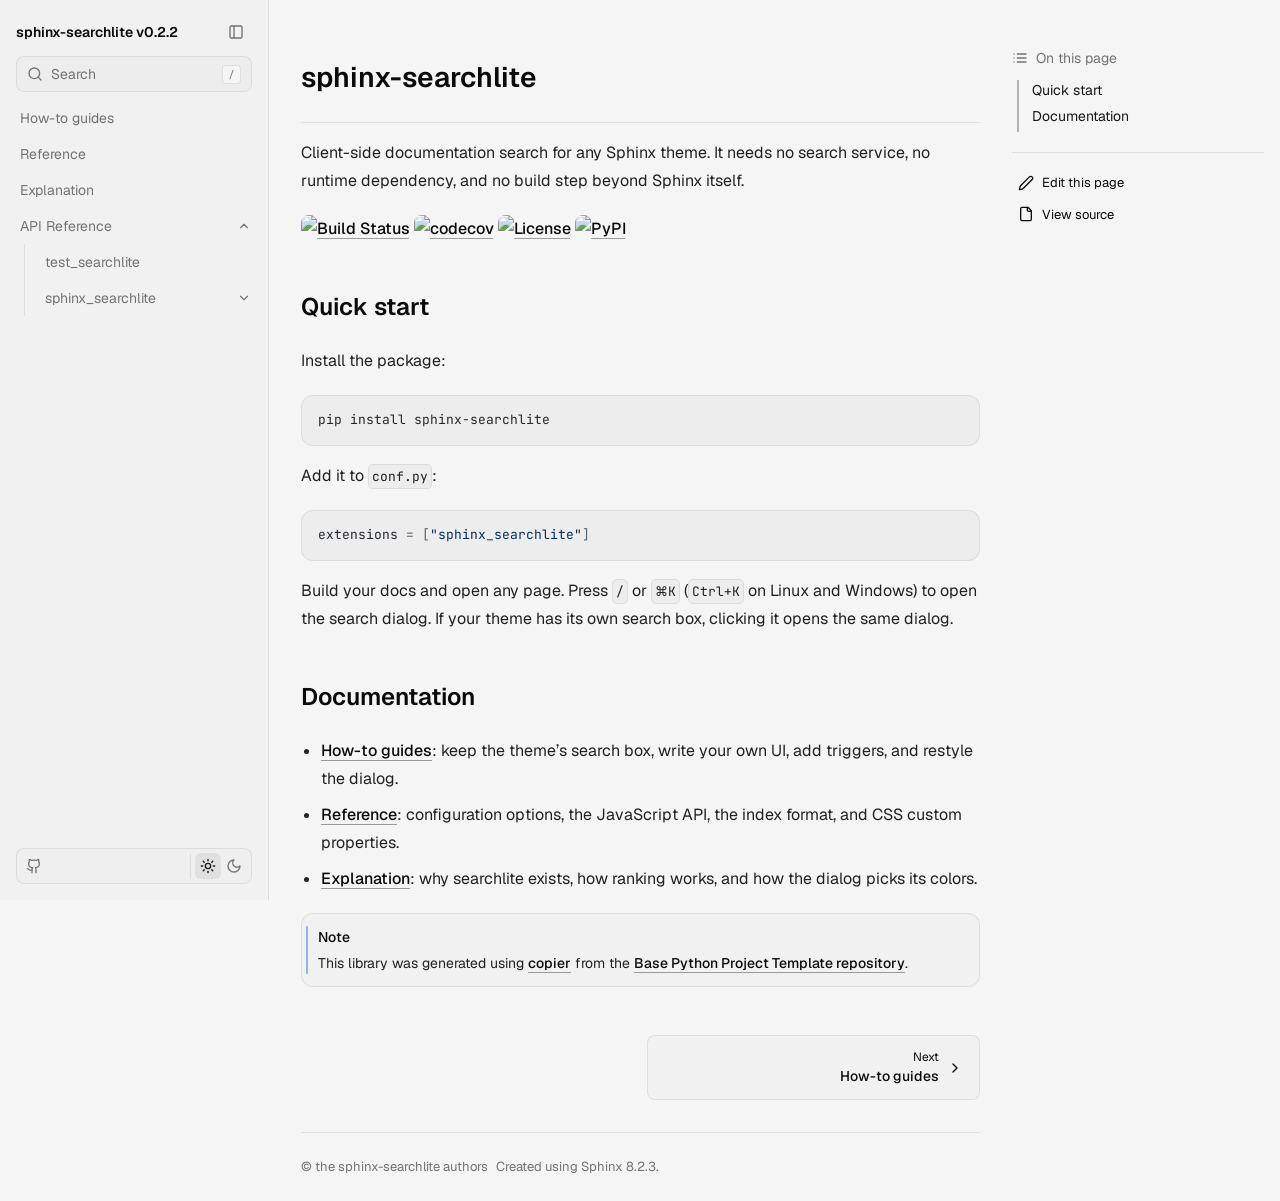
==== commit 416fc38d: "deploy: 503a86e5e1a4bb349b88e1931374d0b70604b547" ====
--- a/index.html
+++ b/index.html
@@ -1,253 +1,166 @@
-<!doctype html>
-<html class="no-js" lang="en" data-content_root="./">
-  <head><meta charset="utf-8">
-    <meta name="viewport" content="width=device-width,initial-scale=1">
-    <meta name="color-scheme" content="light dark"><meta name="viewport" content="width=device-width, initial-scale=1" />
-<link rel="index" title="Index" href="genindex.html"><link rel="search" title="Search" href="search.html"><link rel="next" title="How-to guides" href="docs/src/how-to.html">
-
-    <!-- Generated with Sphinx 8.2.3 and Furo 2025.12.19 -->
-        <title>sphinx-searchlite v0.2.2</title>
-      <link rel="stylesheet" type="text/css" href="_static/pygments.css?v=03e43079" />
-    <link rel="stylesheet" type="text/css" href="_static/styles/furo.css?v=7bdb33bb" />
+<!DOCTYPE html>
+
+<html lang="en" data-content_root="./">
+  <head>
+    <meta charset="utf-8" />
+    <meta name="viewport" content="width=device-width, initial-scale=1.0" /><meta name="viewport" content="width=device-width, initial-scale=1" />
+
+    <title>sphinx-searchlite &#8212; sphinx-searchlite v0.2.2</title>
+    <link rel="stylesheet" type="text/css" href="_static/pygments.css?v=03e43079" />
+    <link rel="stylesheet" type="text/css" href="_static/fuma.css?v=08e1994e" />
+    <link rel="stylesheet" type="text/css" href="_static/fuma-code.css?v=a950e949" />
     <link rel="stylesheet" type="text/css" href="_static/mystnb.11b39860a7a0cbfd473a3ad8a317855267ff0bd372690045ca344a6b62be495e.css" />
     <link rel="stylesheet" type="text/css" href="_static/copybutton.css?v=76b2166b" />
     <link rel="stylesheet" type="text/css" href="_static/graphviz.css?v=4ae1632d" />
     <link rel="stylesheet" type="text/css" href="_static/autodoc_pydantic.css" />
     <link rel="stylesheet" type="text/css" href="_static/sphinx-design.min.css?v=95c83b7e" />
-    <link rel="stylesheet" type="text/css" href="_static/searchlite.css?v=4235115c" />
-    <link rel="stylesheet" type="text/css" href="_static/styles/furo-extensions.css?v=8dab3a3b" />
-    <link rel="stylesheet" type="text/css" href="_static/styles/custom.css?v=890fd012" />
-    
-    
-
-
-<style>
-  body {
-    --color-code-background: #eeffcc;
-  --color-code-foreground: black;
-  
-  }
-  @media not print {
-    body[data-theme="dark"] {
-      --color-code-background: #202020;
-  --color-code-foreground: #d0d0d0;
-  
-    }
-    @media (prefers-color-scheme: dark) {
-      body:not([data-theme="light"]) {
-        --color-code-background: #202020;
-  --color-code-foreground: #d0d0d0;
-  
-      }
-    }
-  }
-</style></head>
-  <body>
-    
+    <link rel="stylesheet" type="text/css" href="_static/fonts/fuma-fonts.css?v=c2892c73" />
+    <link rel="stylesheet" type="text/css" href="_static/styles/custom.css?v=88c24c6a" />
+    <script src="_static/documentation_options.js?v=000c92bf"></script>
+    <script src="_static/doctools.js?v=9bcbadda"></script>
+    <script src="_static/sphinx_highlight.js?v=dc90522c"></script>
+    <script src="_static/clipboard.min.js?v=a7894cd8"></script>
+    <script src="_static/copybutton.js?v=f281be69"></script>
+    <script src="_static/design-tabs.js?v=f930bc37"></script>
+    <script data-searchlite-index="searchlite-index.json" defer="defer" src="_static/searchlite.js?v=a5320898"></script>
+    <script defer="defer" src="_static/fuma.js?v=b46bb53d"></script>
+    <script src="_static/js/custom.js?v=956e5d78"></script>
+    <link rel="index" title="Index" href="genindex.html" />
+    <link rel="search" title="Search" href="search.html" />
+    <link rel="next" title="How-to guides" href="docs/src/how-to.html" />
     <script>
-      document.body.dataset.theme = localStorage.getItem("theme") || "auto";
+      (function () {
+        var root = document.documentElement;
+        try {
+          var stored = localStorage.getItem("fuma-theme");
+          if (stored) {
+            root.classList.add(stored === "dark" ? "dark" : "light");
+            root.style.colorScheme = stored === "dark" ? "dark" : "light";
+          }
+          if (localStorage.getItem("fuma-sidebar") === "collapsed") root.dataset.sidebarCollapsed = "true";
+        } catch (e) {}
+      })();
     </script>
-    
-
-<svg xmlns="http://www.w3.org/2000/svg" style="display: none;">
-  <symbol id="svg-toc" viewBox="0 0 24 24">
-    <title>Contents</title>
-    <svg stroke="currentColor" fill="currentColor" stroke-width="0" viewBox="0 0 1024 1024">
-      <path d="M408 442h480c4.4 0 8-3.6 8-8v-56c0-4.4-3.6-8-8-8H408c-4.4 0-8 3.6-8 8v56c0 4.4 3.6 8 8 8zm-8 204c0 4.4 3.6 8 8 8h480c4.4 0 8-3.6 8-8v-56c0-4.4-3.6-8-8-8H408c-4.4 0-8 3.6-8 8v56zm504-486H120c-4.4 0-8 3.6-8 8v56c0 4.4 3.6 8 8 8h784c4.4 0 8-3.6 8-8v-56c0-4.4-3.6-8-8-8zm0 632H120c-4.4 0-8 3.6-8 8v56c0 4.4 3.6 8 8 8h784c4.4 0 8-3.6 8-8v-56c0-4.4-3.6-8-8-8zM115.4 518.9L271.7 642c5.8 4.6 14.4.5 14.4-6.9V388.9c0-7.4-8.5-11.5-14.4-6.9L115.4 505.1a8.74 8.74 0 0 0 0 13.8z"/>
-    </svg>
-  </symbol>
-  <symbol id="svg-menu" viewBox="0 0 24 24">
-    <title>Menu</title>
-    <svg xmlns="http://www.w3.org/2000/svg" viewBox="0 0 24 24" fill="none" stroke="currentColor"
-      stroke-width="2" stroke-linecap="round" stroke-linejoin="round" class="feather-menu">
-      <line x1="3" y1="12" x2="21" y2="12"></line>
-      <line x1="3" y1="6" x2="21" y2="6"></line>
-      <line x1="3" y1="18" x2="21" y2="18"></line>
-    </svg>
-  </symbol>
-  <symbol id="svg-arrow-right" viewBox="0 0 24 24">
-    <title>Expand</title>
-    <svg xmlns="http://www.w3.org/2000/svg" viewBox="0 0 24 24" fill="none" stroke="currentColor"
-      stroke-width="2" stroke-linecap="round" stroke-linejoin="round" class="feather-chevron-right">
-      <polyline points="9 18 15 12 9 6"></polyline>
-    </svg>
-  </symbol>
-  <symbol id="svg-sun" viewBox="0 0 24 24">
-    <title>Light mode</title>
-    <svg xmlns="http://www.w3.org/2000/svg" viewBox="0 0 24 24" fill="none" stroke="currentColor"
-      stroke-width="1" stroke-linecap="round" stroke-linejoin="round" class="feather-sun">
-      <circle cx="12" cy="12" r="5"></circle>
-      <line x1="12" y1="1" x2="12" y2="3"></line>
-      <line x1="12" y1="21" x2="12" y2="23"></line>
-      <line x1="4.22" y1="4.22" x2="5.64" y2="5.64"></line>
-      <line x1="18.36" y1="18.36" x2="19.78" y2="19.78"></line>
-      <line x1="1" y1="12" x2="3" y2="12"></line>
-      <line x1="21" y1="12" x2="23" y2="12"></line>
-      <line x1="4.22" y1="19.78" x2="5.64" y2="18.36"></line>
-      <line x1="18.36" y1="5.64" x2="19.78" y2="4.22"></line>
-    </svg>
-  </symbol>
-  <symbol id="svg-moon" viewBox="0 0 24 24">
-    <title>Dark mode</title>
-    <svg xmlns="http://www.w3.org/2000/svg" viewBox="0 0 24 24" fill="none" stroke="currentColor"
-      stroke-width="1" stroke-linecap="round" stroke-linejoin="round" class="icon-tabler-moon">
-      <path stroke="none" d="M0 0h24v24H0z" fill="none" />
-      <path d="M12 3c.132 0 .263 0 .393 0a7.5 7.5 0 0 0 7.92 12.446a9 9 0 1 1 -8.313 -12.454z" />
-    </svg>
-  </symbol>
-  <symbol id="svg-sun-with-moon" viewBox="0 0 24 24">
-    <title>Auto light/dark, in light mode</title>
-    <svg xmlns="http://www.w3.org/2000/svg" viewBox="0 0 24 24" fill="none" stroke="currentColor"
-      stroke-width="1" stroke-linecap="round" stroke-linejoin="round"
-      class="icon-custom-derived-from-feather-sun-and-tabler-moon">
-      <path style="opacity: 50%" d="M 5.411 14.504 C 5.471 14.504 5.532 14.504 5.591 14.504 C 3.639 16.319 4.383 19.569 6.931 20.352 C 7.693 20.586 8.512 20.551 9.25 20.252 C 8.023 23.207 4.056 23.725 2.11 21.184 C 0.166 18.642 1.702 14.949 4.874 14.536 C 5.051 14.512 5.231 14.5 5.411 14.5 L 5.411 14.504 Z"/>
-      <line x1="14.5" y1="3.25" x2="14.5" y2="1.25"/>
-      <line x1="14.5" y1="15.85" x2="14.5" y2="17.85"/>
-      <line x1="10.044" y1="5.094" x2="8.63" y2="3.68"/>
-      <line x1="19" y1="14.05" x2="20.414" y2="15.464"/>
-      <line x1="8.2" y1="9.55" x2="6.2" y2="9.55"/>
-      <line x1="20.8" y1="9.55" x2="22.8" y2="9.55"/>
-      <line x1="10.044" y1="14.006" x2="8.63" y2="15.42"/>
-      <line x1="19" y1="5.05" x2="20.414" y2="3.636"/>
-      <circle cx="14.5" cy="9.55" r="3.6"/>
-    </svg>
-  </symbol>
-  <symbol id="svg-moon-with-sun" viewBox="0 0 24 24">
-    <title>Auto light/dark, in dark mode</title>
-    <svg xmlns="http://www.w3.org/2000/svg" viewBox="0 0 24 24" fill="none" stroke="currentColor"
-      stroke-width="1" stroke-linecap="round" stroke-linejoin="round"
-      class="icon-custom-derived-from-feather-sun-and-tabler-moon">
-      <path d="M 8.282 7.007 C 8.385 7.007 8.494 7.007 8.595 7.007 C 5.18 10.184 6.481 15.869 10.942 17.24 C 12.275 17.648 13.706 17.589 15 17.066 C 12.851 22.236 5.91 23.143 2.505 18.696 C -0.897 14.249 1.791 7.786 7.342 7.063 C 7.652 7.021 7.965 7 8.282 7 L 8.282 7.007 Z"/>
-      <line style="opacity: 50%" x1="18" y1="3.705" x2="18" y2="2.5"/>
-      <line style="opacity: 50%" x1="18" y1="11.295" x2="18" y2="12.5"/>
-      <line style="opacity: 50%" x1="15.316" y1="4.816" x2="14.464" y2="3.964"/>
-      <line style="opacity: 50%" x1="20.711" y1="10.212" x2="21.563" y2="11.063"/>
-      <line style="opacity: 50%" x1="14.205" y1="7.5" x2="13.001" y2="7.5"/>
-      <line style="opacity: 50%" x1="21.795" y1="7.5" x2="23" y2="7.5"/>
-      <line style="opacity: 50%" x1="15.316" y1="10.184" x2="14.464" y2="11.036"/>
-      <line style="opacity: 50%" x1="20.711" y1="4.789" x2="21.563" y2="3.937"/>
-      <circle style="opacity: 50%" cx="18" cy="7.5" r="2.169"/>
-    </svg>
-  </symbol>
-  <symbol id="svg-pencil" viewBox="0 0 24 24">
-    <svg xmlns="http://www.w3.org/2000/svg" viewBox="0 0 24 24" fill="none" stroke="currentColor"
-      stroke-width="1" stroke-linecap="round" stroke-linejoin="round" class="icon-tabler-pencil-code">
-      <path d="M4 20h4l10.5 -10.5a2.828 2.828 0 1 0 -4 -4l-10.5 10.5v4" />
-      <path d="M13.5 6.5l4 4" />
-      <path d="M20 21l2 -2l-2 -2" />
-      <path d="M17 17l-2 2l2 2" />
-    </svg>
-  </symbol>
-  <symbol id="svg-eye" viewBox="0 0 24 24">
-    <svg xmlns="http://www.w3.org/2000/svg" viewBox="0 0 24 24" fill="none" stroke="currentColor"
-      stroke-width="1" stroke-linecap="round" stroke-linejoin="round" class="icon-tabler-eye-code">
-      <path stroke="none" d="M0 0h24v24H0z" fill="none" />
-      <path d="M10 12a2 2 0 1 0 4 0a2 2 0 0 0 -4 0" />
-      <path
-        d="M11.11 17.958c-3.209 -.307 -5.91 -2.293 -8.11 -5.958c2.4 -4 5.4 -6 9 -6c3.6 0 6.6 2 9 6c-.21 .352 -.427 .688 -.647 1.008" />
-      <path d="M20 21l2 -2l-2 -2" />
-      <path d="M17 17l-2 2l2 2" />
-    </svg>
-  </symbol>
-</svg>
-
-<input type="checkbox" class="sidebar-toggle" name="__navigation" id="__navigation" aria-label="Toggle site navigation sidebar">
-<input type="checkbox" class="sidebar-toggle" name="__toc" id="__toc" aria-label="Toggle table of contents sidebar">
-<label class="overlay sidebar-overlay" for="__navigation"></label>
-<label class="overlay toc-overlay" for="__toc"></label>
-
-<a class="skip-to-content muted-link" href="#furo-main-content">Skip to content</a>
-
-
-
-<div class="page">
-  <header class="mobile-header">
-    <div class="header-left">
-      <label class="nav-overlay-icon" for="__navigation">
-        <span class="icon"><svg><use href="#svg-menu"></use></svg></span>
-      </label>
-    </div>
-    <div class="header-center">
-      <a href="#"><div class="brand">sphinx-searchlite <code style='font-size: var(--font-size--small--4);color: var(--sd-color-primary);'>v0.2.2</code></div></a>
-    </div>
-    <div class="header-right">
-      <div class="theme-toggle-container theme-toggle-header">
-        <button class="theme-toggle" aria-label="Toggle Light / Dark / Auto color theme">
-          <svg class="theme-icon-when-auto-light"><use href="#svg-sun-with-moon"></use></svg>
-          <svg class="theme-icon-when-auto-dark"><use href="#svg-moon-with-sun"></use></svg>
-          <svg class="theme-icon-when-dark"><use href="#svg-moon"></use></svg>
-          <svg class="theme-icon-when-light"><use href="#svg-sun"></use></svg>
-        </button>
+  </head>
+<body class="fd-body" data-layout="docs" data-toc-style="normal" data-open-level="1">
+<div id="fd-layout"><header id="fd-subnav">
+  <div class="fd-subnav-inner">
+    <button type="button" class="fd-icon-button fd-sidebar-toggle" aria-controls="fd-sidebar" aria-expanded="false" aria-label="Toggle navigation">
+      <svg xmlns="http://www.w3.org/2000/svg" viewBox="0 0 24 24" fill="none" stroke="currentColor" stroke-width="2" stroke-linecap="round" stroke-linejoin="round" aria-hidden="true" class="fd-icon "><path d="M4 6h16"/><path d="M4 12h16"/><path d="M4 18h16"/></svg>
+    </button><a class="fd-brand" href="#"><span class="fd-brand-name">sphinx-searchlite v0.2.2</span>
+</a>
+
+    <div class="fd-nav-actions">
+      <button type="button" class="fd-icon-button" data-fd-search-open aria-label="Search"><svg xmlns="http://www.w3.org/2000/svg" viewBox="0 0 24 24" fill="none" stroke="currentColor" stroke-width="2" stroke-linecap="round" stroke-linejoin="round" aria-hidden="true" class="fd-icon "><circle cx="11" cy="11" r="8"/><path d="m21 21-4.3-4.3"/></svg></button>
+      <a class="fd-icon-button" href="https://github.com/python-project-templates/sphinx-searchlite" target="_blank" rel="noopener" aria-label="GitHub"><svg xmlns="http://www.w3.org/2000/svg" viewBox="0 0 24 24" fill="none" stroke="currentColor" stroke-width="2" stroke-linecap="round" stroke-linejoin="round" aria-hidden="true" class="fd-icon "><path d="M15 22v-4a4.8 4.8 0 0 0-1-3.5c3 0 6-2 6-5.5.08-1.25-.27-2.48-1-3.5.28-1.15.28-2.35 0-3.5 0 0-1 0-3 1.5-2.64-.5-5.36-.5-8 0C6 2 5 2 5 2c-.3 1.15-.3 2.35 0 3.5A5.4 5.4 0 0 0 4 9c0 3.5 3 5.5 6 5.5-.39.49-.68 1.05-.85 1.65-.17.6-.22 1.23-.15 1.85v4"/><path d="M9 18c-4.51 2-5-2-7-2"/></svg></a>
+      <button type="button" class="fd-icon-button fd-theme-toggle" aria-label="Toggle theme">
+        <svg xmlns="http://www.w3.org/2000/svg" viewBox="0 0 24 24" fill="none" stroke="currentColor" stroke-width="2" stroke-linecap="round" stroke-linejoin="round" aria-hidden="true" class="fd-icon fd-icon-light"><circle cx="12" cy="12" r="4"/><path d="M12 2v2"/><path d="M12 20v2"/><path d="m4.93 4.93 1.41 1.41"/><path d="m17.66 17.66 1.41 1.41"/><path d="M2 12h2"/><path d="M20 12h2"/><path d="m6.34 17.66-1.41 1.41"/><path d="m19.07 4.93-1.41 1.41"/></svg><svg xmlns="http://www.w3.org/2000/svg" viewBox="0 0 24 24" fill="none" stroke="currentColor" stroke-width="2" stroke-linecap="round" stroke-linejoin="round" aria-hidden="true" class="fd-icon fd-icon-dark"><path d="M12 3a6 6 0 0 0 9 9 9 9 0 1 1-9-9"/></svg>
+      </button>
+    </div>
+  </div>
+</header>
+
+<aside id="fd-sidebar" aria-label="Documentation">
+  <div class="fd-sidebar-header">
+    <div class="fd-sidebar-brand-row"><a class="fd-brand" href="#"><span class="fd-brand-name">sphinx-searchlite v0.2.2</span>
+</a>
+      <button type="button" class="fd-icon-button fd-sidebar-collapse" aria-label="Collapse sidebar"><svg xmlns="http://www.w3.org/2000/svg" viewBox="0 0 24 24" fill="none" stroke="currentColor" stroke-width="2" stroke-linecap="round" stroke-linejoin="round" aria-hidden="true" class="fd-icon "><rect width="18" height="18" x="3" y="3" rx="2"/><path d="M9 3v18"/></svg></button>
+    </div>
+    <button type="button" class="fd-search-trigger" data-fd-search-open>
+      <svg xmlns="http://www.w3.org/2000/svg" viewBox="0 0 24 24" fill="none" stroke="currentColor" stroke-width="2" stroke-linecap="round" stroke-linejoin="round" aria-hidden="true" class="fd-icon "><circle cx="11" cy="11" r="8"/><path d="m21 21-4.3-4.3"/></svg><span>Search</span><kbd class="fd-kbd">/</kbd>
+    </button>
+  </div>
+
+  <nav class="fd-sidebar-nav">
+    <div class="fd-sidebar-group">
+      
+<ul class="fd-tree">
+  <li class="fd-tree-item">
+    <a class="fd-link" href="docs/src/how-to.html">
+      <span class="fd-link-text">How-to guides</span>
+    </a>
+  </li>
+  <li class="fd-tree-item">
+    <a class="fd-link" href="docs/src/reference.html">
+      <span class="fd-link-text">Reference</span>
+    </a>
+  </li>
+  <li class="fd-tree-item">
+    <a class="fd-link" href="docs/src/explanation.html">
+      <span class="fd-link-text">Explanation</span>
+    </a>
+  </li>
+  <li class="fd-tree-item">
+    <details class="fd-folder" open>
+      <summary class="fd-folder-summary">
+        <a class="fd-link" href="autoapi/index.html">
+          <span class="fd-link-text">API Reference</span>
+        </a>
+        <span class="fd-folder-marker" aria-hidden="true"><svg xmlns="http://www.w3.org/2000/svg" viewBox="0 0 24 24" fill="none" stroke="currentColor" stroke-width="2" stroke-linecap="round" stroke-linejoin="round" aria-hidden="true" class="fd-icon "><path d="m6 9 6 6 6-6"/></svg></span>
+      </summary>
+      
+<ul class="fd-tree">
+  <li class="fd-tree-item">
+    <a class="fd-link" href="autoapi/test_searchlite/index.html">
+      <span class="fd-link-text">test_searchlite</span>
+    </a>
+  </li>
+  <li class="fd-tree-item">
+    <details class="fd-folder">
+      <summary class="fd-folder-summary">
+        <a class="fd-link" href="autoapi/sphinx_searchlite/index.html">
+          <span class="fd-link-text">sphinx_searchlite</span>
+        </a>
+        <span class="fd-folder-marker" aria-hidden="true"><svg xmlns="http://www.w3.org/2000/svg" viewBox="0 0 24 24" fill="none" stroke="currentColor" stroke-width="2" stroke-linecap="round" stroke-linejoin="round" aria-hidden="true" class="fd-icon "><path d="m6 9 6 6 6-6"/></svg></span>
+      </summary>
+      
+<ul class="fd-tree">
+  <li class="fd-tree-item">
+    <a class="fd-link" href="autoapi/sphinx_searchlite/_index/index.html">
+      <span class="fd-link-text">sphinx_searchlite._index</span>
+    </a>
+  </li>
+</ul>
+    </details>
+  </li>
+</ul>
+    </details>
+  </li>
+</ul>
+    </div>
+  </nav>
+
+  <div class="fd-sidebar-footer">
+    <div class="fd-toolbar">
+      <a class="fd-toolbar-item" href="https://github.com/python-project-templates/sphinx-searchlite" target="_blank" rel="noopener" aria-label="GitHub"><svg xmlns="http://www.w3.org/2000/svg" viewBox="0 0 24 24" fill="none" stroke="currentColor" stroke-width="2" stroke-linecap="round" stroke-linejoin="round" aria-hidden="true" class="fd-icon "><path d="M15 22v-4a4.8 4.8 0 0 0-1-3.5c3 0 6-2 6-5.5.08-1.25-.27-2.48-1-3.5.28-1.15.28-2.35 0-3.5 0 0-1 0-3 1.5-2.64-.5-5.36-.5-8 0C6 2 5 2 5 2c-.3 1.15-.3 2.35 0 3.5A5.4 5.4 0 0 0 4 9c0 3.5 3 5.5 6 5.5-.39.49-.68 1.05-.85 1.65-.17.6-.22 1.23-.15 1.85v4"/><path d="M9 18c-4.51 2-5-2-7-2"/></svg></a>
+      <div class="fd-theme-switch" role="group" aria-label="Theme">
+        <button type="button" class="fd-theme-option" data-fd-theme="light" aria-label="Light theme"><svg xmlns="http://www.w3.org/2000/svg" viewBox="0 0 24 24" fill="none" stroke="currentColor" stroke-width="2" stroke-linecap="round" stroke-linejoin="round" aria-hidden="true" class="fd-icon "><circle cx="12" cy="12" r="4"/><path d="M12 2v2"/><path d="M12 20v2"/><path d="m4.93 4.93 1.41 1.41"/><path d="m17.66 17.66 1.41 1.41"/><path d="M2 12h2"/><path d="M20 12h2"/><path d="m6.34 17.66-1.41 1.41"/><path d="m19.07 4.93-1.41 1.41"/></svg></button>
+        <button type="button" class="fd-theme-option" data-fd-theme="dark" aria-label="Dark theme"><svg xmlns="http://www.w3.org/2000/svg" viewBox="0 0 24 24" fill="none" stroke="currentColor" stroke-width="2" stroke-linecap="round" stroke-linejoin="round" aria-hidden="true" class="fd-icon "><path d="M12 3a6 6 0 0 0 9 9 9 9 0 1 1-9-9"/></svg></button>
       </div>
-      <label class="toc-overlay-icon toc-header-icon no-toc" for="__toc">
-        <span class="icon"><svg><use href="#svg-toc"></use></svg></span>
-      </label>
-    </div>
-  </header>
-  <aside class="sidebar-drawer">
-    <div class="sidebar-container">
-      
-      <div class="sidebar-sticky"><a class="sidebar-brand" href="#">
-  
-  <span class="sidebar-brand-text">sphinx-searchlite <code style='font-size: var(--font-size--small--4);color: var(--sd-color-primary);'>v0.2.2</code></span>
-  
-</a><form class="sidebar-search-container" method="get" action="search.html" role="search">
-  <input class="sidebar-search" placeholder="Search" name="q" aria-label="Search">
-  <input type="hidden" name="check_keywords" value="yes">
-  <input type="hidden" name="area" value="default">
-</form>
-<div id="searchbox"></div><div class="sidebar-scroll"><div class="sidebar-tree">
-  <ul>
-<li class="toctree-l1"><a class="reference internal" href="docs/src/how-to.html">How-to guides</a></li>
-<li class="toctree-l1"><a class="reference internal" href="docs/src/reference.html">Reference</a></li>
-<li class="toctree-l1"><a class="reference internal" href="docs/src/explanation.html">Explanation</a></li>
-<li class="toctree-l1 has-children"><a class="reference internal" href="autoapi/index.html">API Reference</a><input aria-label="Toggle navigation of API Reference" class="toctree-checkbox" id="toctree-checkbox-1" name="toctree-checkbox-1" role="switch" type="checkbox"/><label for="toctree-checkbox-1"><span class="icon"><svg><use href="#svg-arrow-right"></use></svg></span></label><ul>
-<li class="toctree-l2"><a class="reference internal" href="autoapi/test_searchlite/index.html">test_searchlite</a></li>
-<li class="toctree-l2 has-children"><a class="reference internal" href="autoapi/sphinx_searchlite/index.html">sphinx_searchlite</a><input aria-label="Toggle navigation of sphinx_searchlite" class="toctree-checkbox" id="toctree-checkbox-2" name="toctree-checkbox-2" role="switch" type="checkbox"/><label for="toctree-checkbox-2"><span class="icon"><svg><use href="#svg-arrow-right"></use></svg></span></label><ul>
-<li class="toctree-l3"><a class="reference internal" href="autoapi/sphinx_searchlite/_index/index.html">sphinx_searchlite._index</a></li>
-</ul>
-</li>
-</ul>
-</li>
-</ul>
-
-</div>
-</div>
-
-      </div>
-      
-    </div>
-  </aside>
-  <div class="main">
-    <div class="content">
-      <div class="article-container">
-        <a href="#" class="back-to-top muted-link">
-          <svg xmlns="http://www.w3.org/2000/svg" viewBox="0 0 24 24">
-            <path d="M13 20h-2V8l-5.5 5.5-1.42-1.42L12 4.16l7.92 7.92-1.42 1.42L13 8v12z"></path>
-          </svg>
-          <span>Back to top</span>
-        </a>
-        <div class="content-icon-container">
-          <div class="view-this-page">
-  <a class="muted-link" href="_sources/index.md.txt" title="View this page">
-    <svg><use href="#svg-eye"></use></svg>
-    <span class="visually-hidden">View this page</span>
-  </a>
-</div>
-<div class="theme-toggle-container theme-toggle-content">
-            <button class="theme-toggle" aria-label="Toggle Light / Dark / Auto color theme">
-              <svg class="theme-icon-when-auto-light"><use href="#svg-sun-with-moon"></use></svg>
-              <svg class="theme-icon-when-auto-dark"><use href="#svg-moon-with-sun"></use></svg>
-              <svg class="theme-icon-when-dark"><use href="#svg-moon"></use></svg>
-              <svg class="theme-icon-when-light"><use href="#svg-sun"></use></svg>
-            </button>
-          </div>
-          <label class="toc-overlay-icon toc-content-icon no-toc" for="__toc">
-            <span class="icon"><svg><use href="#svg-toc"></use></svg></span>
-          </label>
-        </div>
-        <article role="main" id="furo-main-content">
-          <div class="toctree-wrapper compound">
+    </div>
+  </div>
+</aside>
+<button type="button" id="fd-sidebar-restore" class="fd-icon-button" aria-label="Expand sidebar"><svg xmlns="http://www.w3.org/2000/svg" viewBox="0 0 24 24" fill="none" stroke="currentColor" stroke-width="2" stroke-linecap="round" stroke-linejoin="round" aria-hidden="true" class="fd-icon "><rect width="18" height="18" x="3" y="3" rx="2"/><path d="M9 3v18"/></svg></button>
+<div class="fd-sidebar-scrim" hidden></div>
+  <div id="fd-toc-popover">
+    <button type="button" class="fd-toc-trigger" aria-expanded="false" aria-controls="fd-toc-mobile">
+      <svg xmlns="http://www.w3.org/2000/svg" viewBox="0 0 24 24" fill="none" stroke="currentColor" stroke-width="2" stroke-linecap="round" stroke-linejoin="round" aria-hidden="true" class="fd-icon "><path d="M8 6h13"/><path d="M8 12h13"/><path d="M8 18h13"/><path d="M3 6h.01"/><path d="M3 12h.01"/><path d="M3 18h.01"/></svg><span>On this page</span><svg xmlns="http://www.w3.org/2000/svg" viewBox="0 0 24 24" fill="none" stroke="currentColor" stroke-width="2" stroke-linecap="round" stroke-linejoin="round" aria-hidden="true" class="fd-icon "><path d="m6 9 6 6 6-6"/></svg>
+    </button>
+    <div id="fd-toc-mobile" hidden><ul class="fd-toc-list">
+  <li class="fd-toc-item" data-depth="1">
+    <a href="#quick-start">Quick start</a>
+  </li>
+  <li class="fd-toc-item" data-depth="1">
+    <a href="#documentation">Documentation</a>
+  </li>
+</ul>
+</div>
+  </div>
+
+  <main id="fd-main">
+    <article class="fd-page">
+      <div class="fd-prose">
+  <div class="toctree-wrapper compound">
 </div>
 <section class="tex2jax_ignore mathjax_ignore" id="sphinx-searchlite">
 <h1>sphinx-searchlite<a class="headerlink" href="#sphinx-searchlite" title="Link to this heading">¶</a></h1>
@@ -288,54 +201,54 @@
 </section>
 </section>
 
-        </article>
+
       </div>
-      <footer>
-        
-        <div class="related-pages">
-          <a class="next-page" href="docs/src/how-to.html">
-              <div class="page-info">
-                <div class="context">
-                  <span>Next</span>
-                </div>
-                <div class="title">How-to guides</div>
-              </div>
-              <svg class="furo-related-icon"><use href="#svg-arrow-right"></use></svg>
-            </a>
-          
-        </div>
-        <div class="bottom-of-page">
-          <div class="left-details">
-            <div class="copyright">
-                Copyright &#169; the sphinx-searchlite authors
-            </div>
-            Made with <a href="https://www.sphinx-doc.org/">Sphinx</a> and <a class="muted-link" href="https://pradyunsg.me">@pradyunsg</a>'s
-            
-            <a href="https://github.com/pradyunsg/furo">Furo</a>
-            
-          </div>
-          <div class="right-details">
-            
-          </div>
-        </div>
-        
-      </footer>
-    </div>
-    <aside class="toc-drawer no-toc">
-      
-      
-      
-    </aside>
-  </div>
-</div><script src="_static/documentation_options.js?v=000c92bf"></script>
-    <script src="_static/doctools.js?v=9bcbadda"></script>
-    <script src="_static/sphinx_highlight.js?v=dc90522c"></script>
-    <script src="_static/scripts/furo.js?v=46bd48cc"></script>
-    <script src="_static/clipboard.min.js?v=a7894cd8"></script>
-    <script src="_static/copybutton.js?v=f281be69"></script>
-    <script src="_static/design-tabs.js?v=f930bc37"></script>
-    <script data-searchlite-index="searchlite-index.json" defer="defer" src="_static/searchlite.js?v=a5320898"></script>
-    <script data-searchlite-adopt="true" defer="defer" src="_static/searchlite-ui.js?v=4e4bdd69"></script>
-    <script src="_static/js/custom.js?v=956e5d78"></script>
-    </body>
+<nav class="fd-pagination" aria-label="Pagination"><span></span>
+  <a class="fd-pagination-card fd-pagination-next" href="docs/src/how-to.html">
+    <span class="fd-pagination-text">
+      <span class="fd-pagination-label">Next</span>
+      <span class="fd-pagination-title">How-to guides</span>
+    </span>
+    <svg xmlns="http://www.w3.org/2000/svg" viewBox="0 0 24 24" fill="none" stroke="currentColor" stroke-width="2" stroke-linecap="round" stroke-linejoin="round" aria-hidden="true" class="fd-icon "><path d="m9 18 6-6-6-6"/></svg>
+  </a>
+</nav>
+<footer id="fd-footer">
+  <p class="fd-footer-meta"><span>&#169; the sphinx-searchlite authors</span><span>Created using <a href="https://www.sphinx-doc.org/">Sphinx</a> 8.2.3.</span>
+  </p>
+</footer>
+    </article>
+  </main>
+<nav id="fd-toc" aria-label="On this page">
+  <p class="fd-toc-title"><svg xmlns="http://www.w3.org/2000/svg" viewBox="0 0 24 24" fill="none" stroke="currentColor" stroke-width="2" stroke-linecap="round" stroke-linejoin="round" aria-hidden="true" class="fd-icon "><path d="M8 6h13"/><path d="M8 12h13"/><path d="M8 18h13"/><path d="M3 6h.01"/><path d="M3 12h.01"/><path d="M3 18h.01"/></svg>On this page</p>
+  <div class="fd-toc-body"><svg class="fd-toc-rail" aria-hidden="true" preserveAspectRatio="none">
+      <path class="fd-toc-track" fill="none" />
+      <path class="fd-toc-thumb" fill="none" />
+    </svg><ul class="fd-toc-list">
+  <li class="fd-toc-item" data-depth="1">
+    <a href="#quick-start">Quick start</a>
+  </li>
+  <li class="fd-toc-item" data-depth="1">
+    <a href="#documentation">Documentation</a>
+  </li>
+</ul>
+
+  </div>
+  <div class="fd-toc-actions">
+    <a class="fd-toc-action" href="https://github.com/python-project-templates/sphinx-searchlite/edit/HEAD/index.md" target="_blank" rel="noopener"><svg xmlns="http://www.w3.org/2000/svg" viewBox="0 0 24 24" fill="none" stroke="currentColor" stroke-width="2" stroke-linecap="round" stroke-linejoin="round" aria-hidden="true" class="fd-icon "><path d="M21.174 6.812a1 1 0 0 0-3.986-3.987L3.842 16.174a2 2 0 0 0-.5.83l-1.321 4.352a.5.5 0 0 0 .623.622l4.353-1.32a2 2 0 0 0 .83-.497z"/></svg><span>Edit this page</span></a>
+    <a class="fd-toc-action" href="_sources/index.md.txt" rel="nofollow"><svg xmlns="http://www.w3.org/2000/svg" viewBox="0 0 24 24" fill="none" stroke="currentColor" stroke-width="2" stroke-linecap="round" stroke-linejoin="round" aria-hidden="true" class="fd-icon "><path d="M15 2H6a2 2 0 0 0-2 2v16a2 2 0 0 0 2 2h12a2 2 0 0 0 2-2V7Z"/><path d="M14 2v4a2 2 0 0 0 2 2h4"/></svg><span>View source</span></a>
+  </div>
+</nav>
+</div>
+<dialog id="fd-search-dialog" aria-label="Search">
+  <form class="fd-search-panel" method="dialog" role="search">
+    <div class="fd-search-field">
+      <svg xmlns="http://www.w3.org/2000/svg" viewBox="0 0 24 24" fill="none" stroke="currentColor" stroke-width="2" stroke-linecap="round" stroke-linejoin="round" aria-hidden="true" class="fd-icon "><circle cx="11" cy="11" r="8"/><path d="m21 21-4.3-4.3"/></svg>
+      <input type="search" id="fd-search-input" autocomplete="off" spellcheck="false" placeholder="Search documentation..." aria-label="Search" />
+      <kbd class="fd-kbd">Esc</kbd>
+    </div>
+    <div id="fd-search-results" role="listbox" aria-label="Search results"></div>
+    <p id="fd-search-empty" class="fd-search-empty" hidden>No results found.</p>
+  </form>
+</dialog>
+  </body>
 </html>
--- a/_static/pygments.css
+++ b/_static/pygments.css
@@ -1,8 +1,8 @@
-.highlight pre { line-height: 125%; }
-.highlight td.linenos .normal { color: inherit; background-color: transparent; padding-left: 5px; padding-right: 5px; }
-.highlight span.linenos { color: inherit; background-color: transparent; padding-left: 5px; padding-right: 5px; }
-.highlight td.linenos .special { color: #000000; background-color: #ffffc0; padding-left: 5px; padding-right: 5px; }
-.highlight span.linenos.special { color: #000000; background-color: #ffffc0; padding-left: 5px; padding-right: 5px; }
+pre { line-height: 125%; }
+td.linenos .normal { color: inherit; background-color: transparent; padding-left: 5px; padding-right: 5px; }
+span.linenos { color: inherit; background-color: transparent; padding-left: 5px; padding-right: 5px; }
+td.linenos .special { color: #000000; background-color: #ffffc0; padding-left: 5px; padding-right: 5px; }
+span.linenos.special { color: #000000; background-color: #ffffc0; padding-left: 5px; padding-right: 5px; }
 .highlight .hll { background-color: #ffffcc }
 .highlight { background: #eeffcc; }
 .highlight .c { color: #408090; font-style: italic } /* Comment */
@@ -72,178 +72,4 @@
 .highlight .vg { color: #BB60D5 } /* Name.Variable.Global */
 .highlight .vi { color: #BB60D5 } /* Name.Variable.Instance */
 .highlight .vm { color: #BB60D5 } /* Name.Variable.Magic */
-.highlight .il { color: #208050 } /* Literal.Number.Integer.Long */
-@media not print {
-body[data-theme="dark"] .highlight pre { line-height: 125%; }
-body[data-theme="dark"] .highlight td.linenos .normal { color: #aaaaaa; background-color: transparent; padding-left: 5px; padding-right: 5px; }
-body[data-theme="dark"] .highlight span.linenos { color: #aaaaaa; background-color: transparent; padding-left: 5px; padding-right: 5px; }
-body[data-theme="dark"] .highlight td.linenos .special { color: #000000; background-color: #ffffc0; padding-left: 5px; padding-right: 5px; }
-body[data-theme="dark"] .highlight span.linenos.special { color: #000000; background-color: #ffffc0; padding-left: 5px; padding-right: 5px; }
-body[data-theme="dark"] .highlight .hll { background-color: #404040 }
-body[data-theme="dark"] .highlight { background: #202020; color: #D0D0D0 }
-body[data-theme="dark"] .highlight .c { color: #ABABAB; font-style: italic } /* Comment */
-body[data-theme="dark"] .highlight .err { color: #A61717; background-color: #E3D2D2 } /* Error */
-body[data-theme="dark"] .highlight .esc { color: #D0D0D0 } /* Escape */
-body[data-theme="dark"] .highlight .g { color: #D0D0D0 } /* Generic */
-body[data-theme="dark"] .highlight .k { color: #6EBF26; font-weight: bold } /* Keyword */
-body[data-theme="dark"] .highlight .l { color: #D0D0D0 } /* Literal */
-body[data-theme="dark"] .highlight .n { color: #D0D0D0 } /* Name */
-body[data-theme="dark"] .highlight .o { color: #D0D0D0 } /* Operator */
-body[data-theme="dark"] .highlight .x { color: #D0D0D0 } /* Other */
-body[data-theme="dark"] .highlight .p { color: #D0D0D0 } /* Punctuation */
-body[data-theme="dark"] .highlight .ch { color: #ABABAB; font-style: italic } /* Comment.Hashbang */
-body[data-theme="dark"] .highlight .cm { color: #ABABAB; font-style: italic } /* Comment.Multiline */
-body[data-theme="dark"] .highlight .cp { color: #FF3A3A; font-weight: bold } /* Comment.Preproc */
-body[data-theme="dark"] .highlight .cpf { color: #ABABAB; font-style: italic } /* Comment.PreprocFile */
-body[data-theme="dark"] .highlight .c1 { color: #ABABAB; font-style: italic } /* Comment.Single */
-body[data-theme="dark"] .highlight .cs { color: #E50808; font-weight: bold; background-color: #520000 } /* Comment.Special */
-body[data-theme="dark"] .highlight .gd { color: #FF3A3A } /* Generic.Deleted */
-body[data-theme="dark"] .highlight .ge { color: #D0D0D0; font-style: italic } /* Generic.Emph */
-body[data-theme="dark"] .highlight .ges { color: #D0D0D0; font-weight: bold; font-style: italic } /* Generic.EmphStrong */
-body[data-theme="dark"] .highlight .gr { color: #FF3A3A } /* Generic.Error */
-body[data-theme="dark"] .highlight .gh { color: #FFF; font-weight: bold } /* Generic.Heading */
-body[data-theme="dark"] .highlight .gi { color: #589819 } /* Generic.Inserted */
-body[data-theme="dark"] .highlight .go { color: #CCC } /* Generic.Output */
-body[data-theme="dark"] .highlight .gp { color: #AAA } /* Generic.Prompt */
-body[data-theme="dark"] .highlight .gs { color: #D0D0D0; font-weight: bold } /* Generic.Strong */
-body[data-theme="dark"] .highlight .gu { color: #FFF; text-decoration: underline } /* Generic.Subheading */
-body[data-theme="dark"] .highlight .gt { color: #FF3A3A } /* Generic.Traceback */
-body[data-theme="dark"] .highlight .kc { color: #6EBF26; font-weight: bold } /* Keyword.Constant */
-body[data-theme="dark"] .highlight .kd { color: #6EBF26; font-weight: bold } /* Keyword.Declaration */
-body[data-theme="dark"] .highlight .kn { color: #6EBF26; font-weight: bold } /* Keyword.Namespace */
-body[data-theme="dark"] .highlight .kp { color: #6EBF26 } /* Keyword.Pseudo */
-body[data-theme="dark"] .highlight .kr { color: #6EBF26; font-weight: bold } /* Keyword.Reserved */
-body[data-theme="dark"] .highlight .kt { color: #6EBF26; font-weight: bold } /* Keyword.Type */
-body[data-theme="dark"] .highlight .ld { color: #D0D0D0 } /* Literal.Date */
-body[data-theme="dark"] .highlight .m { color: #51B2FD } /* Literal.Number */
-body[data-theme="dark"] .highlight .s { color: #ED9D13 } /* Literal.String */
-body[data-theme="dark"] .highlight .na { color: #BBB } /* Name.Attribute */
-body[data-theme="dark"] .highlight .nb { color: #2FBCCD } /* Name.Builtin */
-body[data-theme="dark"] .highlight .nc { color: #71ADFF; text-decoration: underline } /* Name.Class */
-body[data-theme="dark"] .highlight .no { color: #40FFFF } /* Name.Constant */
-body[data-theme="dark"] .highlight .nd { color: #FFA500 } /* Name.Decorator */
-body[data-theme="dark"] .highlight .ni { color: #D0D0D0 } /* Name.Entity */
-body[data-theme="dark"] .highlight .ne { color: #BBB } /* Name.Exception */
-body[data-theme="dark"] .highlight .nf { color: #71ADFF } /* Name.Function */
-body[data-theme="dark"] .highlight .nl { color: #D0D0D0 } /* Name.Label */
-body[data-theme="dark"] .highlight .nn { color: #71ADFF; text-decoration: underline } /* Name.Namespace */
-body[data-theme="dark"] .highlight .nx { color: #D0D0D0 } /* Name.Other */
-body[data-theme="dark"] .highlight .py { color: #D0D0D0 } /* Name.Property */
-body[data-theme="dark"] .highlight .nt { color: #6EBF26; font-weight: bold } /* Name.Tag */
-body[data-theme="dark"] .highlight .nv { color: #40FFFF } /* Name.Variable */
-body[data-theme="dark"] .highlight .ow { color: #6EBF26; font-weight: bold } /* Operator.Word */
-body[data-theme="dark"] .highlight .pm { color: #D0D0D0 } /* Punctuation.Marker */
-body[data-theme="dark"] .highlight .w { color: #666 } /* Text.Whitespace */
-body[data-theme="dark"] .highlight .mb { color: #51B2FD } /* Literal.Number.Bin */
-body[data-theme="dark"] .highlight .mf { color: #51B2FD } /* Literal.Number.Float */
-body[data-theme="dark"] .highlight .mh { color: #51B2FD } /* Literal.Number.Hex */
-body[data-theme="dark"] .highlight .mi { color: #51B2FD } /* Literal.Number.Integer */
-body[data-theme="dark"] .highlight .mo { color: #51B2FD } /* Literal.Number.Oct */
-body[data-theme="dark"] .highlight .sa { color: #ED9D13 } /* Literal.String.Affix */
-body[data-theme="dark"] .highlight .sb { color: #ED9D13 } /* Literal.String.Backtick */
-body[data-theme="dark"] .highlight .sc { color: #ED9D13 } /* Literal.String.Char */
-body[data-theme="dark"] .highlight .dl { color: #ED9D13 } /* Literal.String.Delimiter */
-body[data-theme="dark"] .highlight .sd { color: #ED9D13 } /* Literal.String.Doc */
-body[data-theme="dark"] .highlight .s2 { color: #ED9D13 } /* Literal.String.Double */
-body[data-theme="dark"] .highlight .se { color: #ED9D13 } /* Literal.String.Escape */
-body[data-theme="dark"] .highlight .sh { color: #ED9D13 } /* Literal.String.Heredoc */
-body[data-theme="dark"] .highlight .si { color: #ED9D13 } /* Literal.String.Interpol */
-body[data-theme="dark"] .highlight .sx { color: #FFA500 } /* Literal.String.Other */
-body[data-theme="dark"] .highlight .sr { color: #ED9D13 } /* Literal.String.Regex */
-body[data-theme="dark"] .highlight .s1 { color: #ED9D13 } /* Literal.String.Single */
-body[data-theme="dark"] .highlight .ss { color: #ED9D13 } /* Literal.String.Symbol */
-body[data-theme="dark"] .highlight .bp { color: #2FBCCD } /* Name.Builtin.Pseudo */
-body[data-theme="dark"] .highlight .fm { color: #71ADFF } /* Name.Function.Magic */
-body[data-theme="dark"] .highlight .vc { color: #40FFFF } /* Name.Variable.Class */
-body[data-theme="dark"] .highlight .vg { color: #40FFFF } /* Name.Variable.Global */
-body[data-theme="dark"] .highlight .vi { color: #40FFFF } /* Name.Variable.Instance */
-body[data-theme="dark"] .highlight .vm { color: #40FFFF } /* Name.Variable.Magic */
-body[data-theme="dark"] .highlight .il { color: #51B2FD } /* Literal.Number.Integer.Long */
-@media (prefers-color-scheme: dark) {
-body:not([data-theme="light"]) .highlight pre { line-height: 125%; }
-body:not([data-theme="light"]) .highlight td.linenos .normal { color: #aaaaaa; background-color: transparent; padding-left: 5px; padding-right: 5px; }
-body:not([data-theme="light"]) .highlight span.linenos { color: #aaaaaa; background-color: transparent; padding-left: 5px; padding-right: 5px; }
-body:not([data-theme="light"]) .highlight td.linenos .special { color: #000000; background-color: #ffffc0; padding-left: 5px; padding-right: 5px; }
-body:not([data-theme="light"]) .highlight span.linenos.special { color: #000000; background-color: #ffffc0; padding-left: 5px; padding-right: 5px; }
-body:not([data-theme="light"]) .highlight .hll { background-color: #404040 }
-body:not([data-theme="light"]) .highlight { background: #202020; color: #D0D0D0 }
-body:not([data-theme="light"]) .highlight .c { color: #ABABAB; font-style: italic } /* Comment */
-body:not([data-theme="light"]) .highlight .err { color: #A61717; background-color: #E3D2D2 } /* Error */
-body:not([data-theme="light"]) .highlight .esc { color: #D0D0D0 } /* Escape */
-body:not([data-theme="light"]) .highlight .g { color: #D0D0D0 } /* Generic */
-body:not([data-theme="light"]) .highlight .k { color: #6EBF26; font-weight: bold } /* Keyword */
-body:not([data-theme="light"]) .highlight .l { color: #D0D0D0 } /* Literal */
-body:not([data-theme="light"]) .highlight .n { color: #D0D0D0 } /* Name */
-body:not([data-theme="light"]) .highlight .o { color: #D0D0D0 } /* Operator */
-body:not([data-theme="light"]) .highlight .x { color: #D0D0D0 } /* Other */
-body:not([data-theme="light"]) .highlight .p { color: #D0D0D0 } /* Punctuation */
-body:not([data-theme="light"]) .highlight .ch { color: #ABABAB; font-style: italic } /* Comment.Hashbang */
-body:not([data-theme="light"]) .highlight .cm { color: #ABABAB; font-style: italic } /* Comment.Multiline */
-body:not([data-theme="light"]) .highlight .cp { color: #FF3A3A; font-weight: bold } /* Comment.Preproc */
-body:not([data-theme="light"]) .highlight .cpf { color: #ABABAB; font-style: italic } /* Comment.PreprocFile */
-body:not([data-theme="light"]) .highlight .c1 { color: #ABABAB; font-style: italic } /* Comment.Single */
-body:not([data-theme="light"]) .highlight .cs { color: #E50808; font-weight: bold; background-color: #520000 } /* Comment.Special */
-body:not([data-theme="light"]) .highlight .gd { color: #FF3A3A } /* Generic.Deleted */
-body:not([data-theme="light"]) .highlight .ge { color: #D0D0D0; font-style: italic } /* Generic.Emph */
-body:not([data-theme="light"]) .highlight .ges { color: #D0D0D0; font-weight: bold; font-style: italic } /* Generic.EmphStrong */
-body:not([data-theme="light"]) .highlight .gr { color: #FF3A3A } /* Generic.Error */
-body:not([data-theme="light"]) .highlight .gh { color: #FFF; font-weight: bold } /* Generic.Heading */
-body:not([data-theme="light"]) .highlight .gi { color: #589819 } /* Generic.Inserted */
-body:not([data-theme="light"]) .highlight .go { color: #CCC } /* Generic.Output */
-body:not([data-theme="light"]) .highlight .gp { color: #AAA } /* Generic.Prompt */
-body:not([data-theme="light"]) .highlight .gs { color: #D0D0D0; font-weight: bold } /* Generic.Strong */
-body:not([data-theme="light"]) .highlight .gu { color: #FFF; text-decoration: underline } /* Generic.Subheading */
-body:not([data-theme="light"]) .highlight .gt { color: #FF3A3A } /* Generic.Traceback */
-body:not([data-theme="light"]) .highlight .kc { color: #6EBF26; font-weight: bold } /* Keyword.Constant */
-body:not([data-theme="light"]) .highlight .kd { color: #6EBF26; font-weight: bold } /* Keyword.Declaration */
-body:not([data-theme="light"]) .highlight .kn { color: #6EBF26; font-weight: bold } /* Keyword.Namespace */
-body:not([data-theme="light"]) .highlight .kp { color: #6EBF26 } /* Keyword.Pseudo */
-body:not([data-theme="light"]) .highlight .kr { color: #6EBF26; font-weight: bold } /* Keyword.Reserved */
-body:not([data-theme="light"]) .highlight .kt { color: #6EBF26; font-weight: bold } /* Keyword.Type */
-body:not([data-theme="light"]) .highlight .ld { color: #D0D0D0 } /* Literal.Date */
-body:not([data-theme="light"]) .highlight .m { color: #51B2FD } /* Literal.Number */
-body:not([data-theme="light"]) .highlight .s { color: #ED9D13 } /* Literal.String */
-body:not([data-theme="light"]) .highlight .na { color: #BBB } /* Name.Attribute */
-body:not([data-theme="light"]) .highlight .nb { color: #2FBCCD } /* Name.Builtin */
-body:not([data-theme="light"]) .highlight .nc { color: #71ADFF; text-decoration: underline } /* Name.Class */
-body:not([data-theme="light"]) .highlight .no { color: #40FFFF } /* Name.Constant */
-body:not([data-theme="light"]) .highlight .nd { color: #FFA500 } /* Name.Decorator */
-body:not([data-theme="light"]) .highlight .ni { color: #D0D0D0 } /* Name.Entity */
-body:not([data-theme="light"]) .highlight .ne { color: #BBB } /* Name.Exception */
-body:not([data-theme="light"]) .highlight .nf { color: #71ADFF } /* Name.Function */
-body:not([data-theme="light"]) .highlight .nl { color: #D0D0D0 } /* Name.Label */
-body:not([data-theme="light"]) .highlight .nn { color: #71ADFF; text-decoration: underline } /* Name.Namespace */
-body:not([data-theme="light"]) .highlight .nx { color: #D0D0D0 } /* Name.Other */
-body:not([data-theme="light"]) .highlight .py { color: #D0D0D0 } /* Name.Property */
-body:not([data-theme="light"]) .highlight .nt { color: #6EBF26; font-weight: bold } /* Name.Tag */
-body:not([data-theme="light"]) .highlight .nv { color: #40FFFF } /* Name.Variable */
-body:not([data-theme="light"]) .highlight .ow { color: #6EBF26; font-weight: bold } /* Operator.Word */
-body:not([data-theme="light"]) .highlight .pm { color: #D0D0D0 } /* Punctuation.Marker */
-body:not([data-theme="light"]) .highlight .w { color: #666 } /* Text.Whitespace */
-body:not([data-theme="light"]) .highlight .mb { color: #51B2FD } /* Literal.Number.Bin */
-body:not([data-theme="light"]) .highlight .mf { color: #51B2FD } /* Literal.Number.Float */
-body:not([data-theme="light"]) .highlight .mh { color: #51B2FD } /* Literal.Number.Hex */
-body:not([data-theme="light"]) .highlight .mi { color: #51B2FD } /* Literal.Number.Integer */
-body:not([data-theme="light"]) .highlight .mo { color: #51B2FD } /* Literal.Number.Oct */
-body:not([data-theme="light"]) .highlight .sa { color: #ED9D13 } /* Literal.String.Affix */
-body:not([data-theme="light"]) .highlight .sb { color: #ED9D13 } /* Literal.String.Backtick */
-body:not([data-theme="light"]) .highlight .sc { color: #ED9D13 } /* Literal.String.Char */
-body:not([data-theme="light"]) .highlight .dl { color: #ED9D13 } /* Literal.String.Delimiter */
-body:not([data-theme="light"]) .highlight .sd { color: #ED9D13 } /* Literal.String.Doc */
-body:not([data-theme="light"]) .highlight .s2 { color: #ED9D13 } /* Literal.String.Double */
-body:not([data-theme="light"]) .highlight .se { color: #ED9D13 } /* Literal.String.Escape */
-body:not([data-theme="light"]) .highlight .sh { color: #ED9D13 } /* Literal.String.Heredoc */
-body:not([data-theme="light"]) .highlight .si { color: #ED9D13 } /* Literal.String.Interpol */
-body:not([data-theme="light"]) .highlight .sx { color: #FFA500 } /* Literal.String.Other */
-body:not([data-theme="light"]) .highlight .sr { color: #ED9D13 } /* Literal.String.Regex */
-body:not([data-theme="light"]) .highlight .s1 { color: #ED9D13 } /* Literal.String.Single */
-body:not([data-theme="light"]) .highlight .ss { color: #ED9D13 } /* Literal.String.Symbol */
-body:not([data-theme="light"]) .highlight .bp { color: #2FBCCD } /* Name.Builtin.Pseudo */
-body:not([data-theme="light"]) .highlight .fm { color: #71ADFF } /* Name.Function.Magic */
-body:not([data-theme="light"]) .highlight .vc { color: #40FFFF } /* Name.Variable.Class */
-body:not([data-theme="light"]) .highlight .vg { color: #40FFFF } /* Name.Variable.Global */
-body:not([data-theme="light"]) .highlight .vi { color: #40FFFF } /* Name.Variable.Instance */
-body:not([data-theme="light"]) .highlight .vm { color: #40FFFF } /* Name.Variable.Magic */
-body:not([data-theme="light"]) .highlight .il { color: #51B2FD } /* Literal.Number.Integer.Long */
-}
-}+.highlight .il { color: #208050 } /* Literal.Number.Integer.Long */
--- a/_static/fuma.css
+++ b/_static/fuma.css
@@ -0,0 +1,1724 @@
+/*!
+ * fuma — a Sphinx theme with a fumadocs-style layout.
+ *
+ * The design token set (--color-fd-*) and the named-area grid follow fumadocs,
+ * MIT licensed, Copyright (c) 2023 Fuma. https://github.com/fuma-nama/fumadocs
+ * This theme is not affiliated with or endorsed by that project.
+ */
+
+:root {
+  --color-fd-background: #f5f5f5;
+  --color-fd-foreground: #0a0a0a;
+  --color-fd-muted: #f5f5f5;
+  --color-fd-muted-foreground: #737373;
+  --color-fd-popover: #fafafa;
+  --color-fd-popover-foreground: #272727;
+  --color-fd-card: #f1f1f1;
+  --color-fd-card-foreground: #0a0a0a;
+  --color-fd-border: #cccccc80;
+  --color-fd-primary: #171717;
+  --color-fd-primary-foreground: #fafafa;
+  --color-fd-secondary: #ededed;
+  --color-fd-secondary-foreground: #171717;
+  --color-fd-accent: #d1d1d180;
+  --color-fd-accent-foreground: #171717;
+  --color-fd-ring: #a3a3a3;
+
+  --fd-sidebar-width: 268px;
+  --fd-toc-width: 268px;
+  --fd-page-width: 1016px;
+  --fd-page-max: 900px;
+  --fd-header-height: 0px;
+  --fd-banner-height: 0px;
+  --fd-toc-popover-height: 0px;
+  --fd-radius: 0.5rem;
+
+  --fd-sidebar-col: var(--fd-sidebar-width);
+  --fd-row-1: var(--fd-banner-height);
+  --fd-row-2: calc(var(--fd-row-1) + var(--fd-header-height));
+  --fd-row-3: calc(var(--fd-row-2) + var(--fd-toc-popover-height));
+
+  --fd-font-sans: "Geist", ui-sans-serif, system-ui, -apple-system, "Segoe UI", Roboto, "Helvetica Neue", Arial, sans-serif;
+  --fd-font-mono: "JetBrains Mono", ui-monospace, SFMono-Regular, "SF Mono", Menlo, Consolas, "Liberation Mono", monospace;
+}
+
+html.dark {
+  --color-fd-background: #121212;
+  --color-fd-foreground: #ebebeb;
+  --color-fd-muted: #212121;
+  --color-fd-muted-foreground: #b3b3b3cc;
+  --color-fd-popover: #1e1e1e;
+  --color-fd-popover-foreground: #dedede;
+  --color-fd-card: #191919;
+  --color-fd-card-foreground: #fafafa;
+  --color-fd-border: #6663;
+  --color-fd-primary: #fafafa;
+  --color-fd-primary-foreground: #171717;
+  --color-fd-secondary: #212121;
+  --color-fd-secondary-foreground: #ebebeb;
+  --color-fd-accent: #6868684d;
+  --color-fd-accent-foreground: #e6e6e6;
+  --color-fd-ring: #8c8c8c;
+
+  color-scheme: dark;
+}
+
+/* Same palette without JavaScript. ``html.light`` opts back out when the reader
+   has explicitly chosen the light theme. Kept in sync with ``html.dark`` above. */
+@media (prefers-color-scheme: dark) {
+  html:not(.light) {
+    --color-fd-background: #121212;
+    --color-fd-foreground: #ebebeb;
+    --color-fd-muted: #212121;
+    --color-fd-muted-foreground: #b3b3b3cc;
+    --color-fd-popover: #1e1e1e;
+    --color-fd-popover-foreground: #dedede;
+    --color-fd-card: #191919;
+    --color-fd-card-foreground: #fafafa;
+    --color-fd-border: #6663;
+    --color-fd-primary: #fafafa;
+    --color-fd-primary-foreground: #171717;
+    --color-fd-secondary: #212121;
+    --color-fd-secondary-foreground: #ebebeb;
+    --color-fd-accent: #6868684d;
+    --color-fd-accent-foreground: #e6e6e6;
+    --color-fd-ring: #8c8c8c;
+
+    color-scheme: dark;
+  }
+}
+
+*,
+*::before,
+*::after {
+  box-sizing: border-box;
+  border-color: var(--color-fd-border);
+}
+
+html {
+  -webkit-text-size-adjust: 100%;
+  scroll-behavior: smooth;
+  scroll-padding-top: calc(var(--fd-row-3) + 1.5rem);
+}
+
+@media (prefers-reduced-motion: reduce) {
+  html {
+    scroll-behavior: auto;
+  }
+}
+
+body.fd-body {
+  margin: 0;
+  font-family: var(--fd-font-sans);
+  font-size: 1rem;
+  line-height: 1.5;
+  color: var(--color-fd-foreground);
+  background: var(--color-fd-background);
+  -webkit-font-smoothing: antialiased;
+}
+
+.fd-body a {
+  color: inherit;
+  text-decoration: none;
+}
+
+.fd-icon {
+  width: 1rem;
+  height: 1rem;
+  flex-shrink: 0;
+}
+
+.fd-kbd {
+  font-family: var(--fd-font-sans);
+  font-size: 0.6875rem;
+  line-height: 1;
+  padding: 0.1875rem 0.375rem;
+  border: 1px solid var(--color-fd-border);
+  border-radius: 0.25rem;
+  background: var(--color-fd-background);
+  color: var(--color-fd-muted-foreground);
+}
+
+:where(.fd-body) :focus-visible {
+  outline: 2px solid var(--color-fd-ring);
+  outline-offset: 2px;
+}
+
+/* Layout ------------------------------------------------------------------ */
+
+#fd-banner {
+  position: sticky;
+  top: 0;
+  z-index: 40;
+  height: var(--fd-banner-height);
+  background: var(--color-fd-secondary);
+  border-bottom: 1px solid var(--color-fd-border);
+}
+
+body:has(#fd-banner) {
+  --fd-banner-height: 2.5rem;
+}
+
+.fd-banner-inner {
+  display: flex;
+  align-items: center;
+  justify-content: center;
+  height: 100%;
+  font-size: 0.8125rem;
+  color: var(--color-fd-secondary-foreground);
+}
+
+#fd-layout {
+  display: grid;
+  min-height: 100dvh;
+  /* Sidebar and TOC each span an outer gutter column so their surfaces bleed to
+     the window edge while their content stays on the fixed inner track. */
+  grid-template:
+    "sidebar sidebar header      toc toc"
+    "sidebar sidebar toc-popover toc toc"
+    "sidebar sidebar main        toc toc" 1fr
+    / minmax(min-content, 1fr) var(--fd-sidebar-col) minmax(0, var(--fd-page-width)) var(--fd-toc-width) minmax(min-content, 1fr);
+}
+
+body[data-layout="notebook"] {
+  --fd-header-height: 3.5rem;
+}
+
+body[data-layout="notebook"] #fd-layout {
+  grid-template:
+    "header  header  header      header header"
+    "sidebar sidebar toc-popover toc    toc"
+    "sidebar sidebar main        toc    toc" 1fr
+    / minmax(min-content, 1fr) var(--fd-sidebar-col) minmax(0, var(--fd-page-width)) var(--fd-toc-width) minmax(min-content, 1fr);
+}
+
+html[data-sidebar-collapsed="true"] {
+  --fd-sidebar-col: 0px;
+}
+
+/* Sub navigation (mobile, and the top bar of the notebook layout) ---------- */
+
+#fd-subnav {
+  grid-area: header;
+  position: sticky;
+  top: var(--fd-row-1);
+  z-index: 30;
+  display: none;
+  height: var(--fd-header-height);
+  border-bottom: 1px solid var(--color-fd-border);
+  background: color-mix(in srgb, var(--color-fd-background) 80%, transparent);
+  backdrop-filter: blur(12px);
+}
+
+body[data-layout="notebook"] #fd-subnav {
+  display: block;
+}
+
+.fd-subnav-inner {
+  display: flex;
+  align-items: center;
+  gap: 0.5rem;
+  height: 100%;
+  padding-inline: 1rem;
+}
+
+.fd-brand {
+  display: inline-flex;
+  align-items: center;
+  gap: 0.5rem;
+  min-width: 0;
+  font-weight: 600;
+  font-size: 0.875rem;
+  color: var(--color-fd-foreground);
+}
+
+.fd-brand-logo {
+  height: 1.5rem;
+  width: auto;
+}
+
+.fd-brand-name {
+  overflow: hidden;
+  text-overflow: ellipsis;
+  white-space: nowrap;
+}
+
+.fd-brand-name code {
+  font-family: var(--fd-font-mono);
+  font-size: 0.75rem;
+  font-weight: 500;
+  color: var(--color-fd-muted-foreground);
+}
+
+.fd-nav-links {
+  display: flex;
+  align-items: center;
+  gap: 0.25rem;
+  margin-inline-start: 0.75rem;
+}
+
+.fd-nav-links a {
+  padding: 0.25rem 0.5rem;
+  border-radius: 0.375rem;
+  font-size: 0.875rem;
+  color: var(--color-fd-muted-foreground);
+  transition: color 0.15s, background-color 0.15s;
+}
+
+.fd-nav-links a:hover {
+  color: var(--color-fd-accent-foreground);
+  background: var(--color-fd-accent);
+}
+
+.fd-nav-actions {
+  display: flex;
+  align-items: center;
+  gap: 0.25rem;
+  margin-inline-start: auto;
+}
+
+.fd-icon-button {
+  display: inline-flex;
+  align-items: center;
+  justify-content: center;
+  width: 2rem;
+  height: 2rem;
+  padding: 0;
+  border: 0;
+  border-radius: 0.375rem;
+  background: transparent;
+  color: var(--color-fd-muted-foreground);
+  cursor: pointer;
+  transition: color 0.15s, background-color 0.15s;
+}
+
+.fd-icon-button:hover {
+  color: var(--color-fd-accent-foreground);
+  background: var(--color-fd-accent);
+}
+
+.fd-theme-toggle .fd-icon-dark,
+html.dark .fd-theme-toggle .fd-icon-light {
+  display: none;
+}
+
+html.dark .fd-theme-toggle .fd-icon-dark {
+  display: block;
+}
+
+@media (prefers-color-scheme: dark) {
+  html:not(.light) .fd-theme-toggle .fd-icon-light {
+    display: none;
+  }
+
+  html:not(.light) .fd-theme-toggle .fd-icon-dark {
+    display: block;
+  }
+}
+
+.fd-sidebar-toggle {
+  display: none;
+}
+
+/* Search trigger ---------------------------------------------------------- */
+
+.fd-search-trigger {
+  display: inline-flex;
+  align-items: center;
+  gap: 0.5rem;
+  width: 100%;
+  height: 2.25rem;
+  padding-inline: 0.625rem;
+  border: 1px solid var(--color-fd-border);
+  border-radius: var(--fd-radius);
+  background: var(--color-fd-secondary);
+  color: var(--color-fd-muted-foreground);
+  font-family: inherit;
+  font-size: 0.875rem;
+  cursor: pointer;
+  transition: background-color 0.15s, color 0.15s;
+}
+
+.fd-search-trigger:hover {
+  background: var(--color-fd-accent);
+  color: var(--color-fd-accent-foreground);
+}
+
+.fd-search-trigger .fd-kbd {
+  margin-inline-start: auto;
+}
+
+.fd-nav-actions .fd-search-trigger {
+  width: auto;
+  height: 2rem;
+}
+
+/* Sidebar ----------------------------------------------------------------- */
+
+#fd-sidebar {
+  grid-area: sidebar;
+  align-self: start;
+  position: sticky;
+  top: var(--fd-row-1);
+  display: flex;
+  flex-direction: column;
+  align-items: flex-end;
+  height: calc(100dvh - var(--fd-row-1));
+  background: var(--color-fd-card);
+  border-inline-end: 1px solid var(--color-fd-border);
+}
+
+body[data-layout="notebook"] #fd-sidebar {
+  top: var(--fd-row-2);
+  height: calc(100dvh - var(--fd-row-2));
+}
+
+html[data-sidebar-collapsed="true"] #fd-sidebar {
+  display: none;
+}
+
+.fd-sidebar-header,
+.fd-sidebar-footer {
+  display: flex;
+  width: var(--fd-sidebar-width);
+  flex-shrink: 0;
+}
+
+.fd-sidebar-header {
+  flex-wrap: wrap;
+  align-items: center;
+  gap: 0.5rem;
+  padding: 1rem 1rem 0.5rem;
+}
+
+/* Column so the toolbar stretches the full sidebar width. */
+.fd-sidebar-footer {
+  flex-direction: column;
+  padding: 0.5rem 1rem 1rem;
+}
+
+.fd-sidebar-brand-row {
+  display: flex;
+  align-items: center;
+  gap: 0.5rem;
+  width: 100%;
+}
+
+.fd-sidebar-brand-row .fd-icon-button {
+  margin-inline-start: auto;
+}
+
+.fd-sidebar-nav {
+  width: var(--fd-sidebar-width);
+  flex: 1;
+  min-height: 0;
+  padding: 0 0.75rem;
+  overflow-y: auto;
+  overscroll-behavior: contain;
+}
+
+.fd-sidebar-footer {
+  padding: 0.5rem 1rem 1rem;
+}
+
+.fd-toolbar {
+  display: flex;
+  align-items: center;
+  width: 100%;
+  padding: 2px 0 2px 2px;
+  border: 1px solid var(--color-fd-border);
+  border-radius: var(--fd-radius);
+  background: color-mix(in srgb, var(--color-fd-secondary) 50%, transparent);
+  color: var(--color-fd-muted-foreground);
+}
+
+.fd-toolbar-item {
+  display: inline-flex;
+  align-items: center;
+  justify-content: center;
+  min-width: 1.875rem;
+  height: 1.875rem;
+  padding: 0.375rem;
+  border-radius: 0.375rem;
+  font-size: 0.875rem;
+  font-weight: 500;
+  color: inherit;
+  transition: color 0.15s, background-color 0.15s;
+}
+
+.fd-toolbar-item:hover {
+  color: var(--color-fd-accent-foreground);
+  background: var(--color-fd-accent);
+}
+
+/* Segmented light/dark control: both icons visible, the active one filled. */
+.fd-theme-switch {
+  display: inline-flex;
+  align-items: center;
+  margin-inline-start: auto;
+  padding: 0 4px;
+  border-inline-start: 1px solid var(--color-fd-border);
+}
+
+.fd-theme-option {
+  display: inline-flex;
+  align-items: center;
+  justify-content: center;
+  width: 1.625rem;
+  height: 1.625rem;
+  padding: 0.375rem;
+  border: 0;
+  border-radius: 0.375rem;
+  background: transparent;
+  color: var(--color-fd-muted-foreground);
+  cursor: pointer;
+  transition: color 0.15s, background-color 0.15s;
+}
+
+.fd-theme-option[data-active="true"] {
+  background: var(--color-fd-accent);
+  color: var(--color-fd-accent-foreground);
+}
+
+/* Navigator (root-folder switcher) --------------------------------------- */
+
+.fd-navigator {
+  position: relative;
+}
+
+.fd-navigator-trigger {
+  display: flex;
+  align-items: center;
+  gap: 0.5rem;
+  padding: 0.5rem;
+  border: 1px solid var(--color-fd-border);
+  border-radius: var(--fd-radius);
+  background: color-mix(in srgb, var(--color-fd-secondary) 50%, transparent);
+  color: var(--color-fd-secondary-foreground);
+  font-size: 0.875rem;
+  list-style: none;
+  cursor: pointer;
+}
+
+.fd-navigator-trigger::-webkit-details-marker {
+  display: none;
+}
+
+.fd-navigator-trigger > .fd-icon:last-child {
+  margin-inline-start: auto;
+  color: var(--color-fd-muted-foreground);
+}
+
+.fd-navigator-icon {
+  display: inline-flex;
+  align-items: center;
+  justify-content: center;
+  width: 1.25rem;
+  height: 1.25rem;
+  flex-shrink: 0;
+  color: var(--color-fd-muted-foreground);
+}
+
+.fd-navigator-label {
+  display: flex;
+  flex-direction: column;
+  min-width: 0;
+}
+
+.fd-navigator-title {
+  font-weight: 500;
+  overflow: hidden;
+  text-overflow: ellipsis;
+  white-space: nowrap;
+}
+
+.fd-navigator-description {
+  font-size: 0.75rem;
+  color: var(--color-fd-muted-foreground);
+  overflow: hidden;
+  text-overflow: ellipsis;
+  white-space: nowrap;
+}
+
+.fd-navigator-menu {
+  position: absolute;
+  z-index: 20;
+  inset-inline: 0;
+  top: calc(100% + 0.25rem);
+  padding: 0.25rem;
+  border: 1px solid var(--color-fd-border);
+  border-radius: var(--fd-radius);
+  background: var(--color-fd-popover);
+  color: var(--color-fd-popover-foreground);
+  box-shadow: 0 8px 24px rgb(0 0 0 / 0.16);
+}
+
+.fd-navigator-option {
+  display: flex;
+  align-items: center;
+  gap: 0.5rem;
+  padding: 0.5rem;
+  border-radius: 0.375rem;
+  font-size: 0.875rem;
+}
+
+.fd-navigator-option:hover {
+  background: var(--color-fd-accent);
+}
+
+.fd-navigator-option.fd-current {
+  background: color-mix(in srgb, var(--color-fd-primary) 10%, transparent);
+  color: var(--color-fd-primary);
+}
+
+/* The notebook top bar already carries the brand and search, but the navigator
+   only exists here, so hide the duplicated controls rather than the whole row. */
+body[data-layout="notebook"] .fd-sidebar-brand-row,
+body[data-layout="notebook"] .fd-sidebar-header > .fd-search-trigger {
+  display: none;
+}
+
+body[data-layout="notebook"] .fd-sidebar-header:not(:has(.fd-navigator)) {
+  display: none;
+}
+
+.fd-sidebar-group + .fd-sidebar-group {
+  margin-top: 1.25rem;
+}
+
+.fd-sidebar-caption {
+  margin: 0 0 0.25rem;
+  padding: 0.5rem 0.5rem 0.25rem;
+  font-size: 0.875rem;
+  font-weight: 500;
+  color: var(--color-fd-foreground);
+}
+
+.fd-tree {
+  list-style: none;
+  margin: 0;
+  padding: 0;
+}
+
+.fd-tree .fd-tree {
+  margin-inline-start: 0.75rem;
+  padding-inline-start: 0.75rem;
+  border-inline-start: 1px solid var(--color-fd-border);
+}
+
+.fd-tree-item .fd-link {
+  display: flex;
+  align-items: center;
+  gap: 0.5rem;
+  padding: 0.5rem;
+  border-radius: var(--fd-radius);
+  font-size: 0.875rem;
+  line-height: 1.25rem;
+  color: var(--color-fd-muted-foreground);
+  transition: color 0.15s, background-color 0.15s;
+}
+
+.fd-link-text {
+  min-width: 0;
+}
+
+.fd-link-icon {
+  display: inline-flex;
+  align-items: center;
+  justify-content: center;
+  width: 1.25rem;
+  height: 1.25rem;
+  flex-shrink: 0;
+  border: 1px solid var(--color-fd-border);
+  border-radius: 0.375rem;
+  background: var(--color-fd-card);
+}
+
+.fd-link-icon .fd-icon {
+  width: 0.75rem;
+  height: 0.75rem;
+}
+
+.fd-tree-item .fd-link:hover {
+  color: var(--color-fd-accent-foreground);
+  background: var(--color-fd-accent);
+}
+
+.fd-tree-item .fd-link.fd-current {
+  color: var(--color-fd-primary);
+  background: color-mix(in srgb, var(--color-fd-primary) 10%, transparent);
+}
+
+.fd-folder-summary {
+  display: flex;
+  align-items: center;
+  list-style: none;
+  cursor: pointer;
+}
+
+.fd-folder-summary::-webkit-details-marker {
+  display: none;
+}
+
+.fd-folder-summary .fd-link {
+  flex: 1;
+  min-width: 0;
+}
+
+.fd-folder-marker {
+  display: inline-flex;
+  align-items: center;
+  justify-content: center;
+  width: 1.5rem;
+  height: 1.5rem;
+  border-radius: 0.25rem;
+  color: var(--color-fd-muted-foreground);
+  transition: transform 0.2s;
+}
+
+.fd-folder-marker .fd-icon {
+  width: 0.875rem;
+  height: 0.875rem;
+}
+
+.fd-folder[open] > .fd-folder-summary .fd-folder-marker {
+  transform: rotate(180deg);
+}
+
+.fd-sidebar-scrim {
+  position: fixed;
+  inset: 0;
+  z-index: 25;
+  background: rgb(0 0 0 / 0.4);
+}
+
+/* Expand affordance once the sidebar is collapsed */
+#fd-sidebar-restore {
+  position: fixed;
+  top: calc(var(--fd-row-1) + 0.75rem);
+  inset-inline-start: 0.75rem;
+  z-index: 31;
+  display: none;
+  border: 1px solid var(--color-fd-border);
+  background: var(--color-fd-card);
+}
+
+html[data-sidebar-collapsed="true"] #fd-sidebar-restore {
+  display: inline-flex;
+}
+
+/* Table of contents ------------------------------------------------------- */
+
+#fd-toc {
+  grid-area: toc;
+  align-self: start;
+  justify-self: start;
+  position: sticky;
+  top: var(--fd-row-2);
+  width: var(--fd-toc-width);
+  max-height: calc(100dvh - var(--fd-row-2));
+  overflow-y: auto;
+  overscroll-behavior: contain;
+  padding: 3rem 1rem 2rem 0;
+}
+
+.fd-toc-title {
+  display: flex;
+  align-items: center;
+  gap: 0.5rem;
+  margin: 0 0 0.75rem;
+  font-size: 0.875rem;
+  font-weight: 400;
+  line-height: 1.4286;
+  color: var(--color-fd-muted-foreground);
+}
+
+.fd-toc-body {
+  position: relative;
+}
+
+.fd-toc-rail {
+  position: absolute;
+  inset-block: 0;
+  inset-inline-start: 0;
+  width: 1.25rem;
+  pointer-events: none;
+  overflow: visible;
+}
+
+.fd-toc-track {
+  stroke: var(--color-fd-border);
+  stroke-width: 1;
+}
+
+.fd-toc-thumb {
+  stroke: var(--color-fd-primary);
+  stroke-width: 1;
+  /* Set by the scroll spy to the span of the headings currently on screen. */
+  clip-path: polygon(0 var(--fd-track-top, 0), 100% var(--fd-track-top, 0), 100% var(--fd-track-bottom, 0), 0 var(--fd-track-bottom, 0));
+  transition: clip-path 0.2s ease;
+}
+
+.fd-toc-list {
+  list-style: none;
+  margin: 0;
+  padding: 0;
+}
+
+.fd-toc-item a {
+  display: block;
+  padding: 0 0 0.375rem 1.25rem;
+  font-size: 0.875rem;
+  line-height: 1.4286;
+  color: var(--color-fd-muted-foreground);
+  transition: color 0.15s;
+}
+
+.fd-toc-item a:hover {
+  color: var(--color-fd-accent-foreground);
+}
+
+.fd-toc-item.fd-active a {
+  color: var(--color-fd-primary);
+}
+
+.fd-toc-item[data-depth="2"] a {
+  padding-inline-start: 2rem;
+}
+
+.fd-toc-item[data-depth="3"] a {
+  padding-inline-start: 2.75rem;
+}
+
+.fd-toc-item[data-depth="4"] a {
+  padding-inline-start: 3.5rem;
+}
+
+body[data-toc-style="clerk"] .fd-toc-item a {
+  opacity: 0.6;
+  transition: color 0.15s, opacity 0.15s;
+}
+
+body[data-toc-style="clerk"] .fd-toc-item.fd-active a {
+  opacity: 1;
+}
+
+.fd-toc-actions {
+  display: flex;
+  flex-direction: column;
+  gap: 0.25rem;
+  margin-top: 1.25rem;
+  padding-top: 1rem;
+  border-top: 1px solid var(--color-fd-border);
+}
+
+.fd-toc-action {
+  display: inline-flex;
+  align-items: center;
+  gap: 0.5rem;
+  padding: 0.25rem 0.375rem;
+  border-radius: 0.375rem;
+  font-size: 0.8125rem;
+  color: var(--color-fd-muted-foreground);
+  transition: color 0.15s, background-color 0.15s;
+}
+
+.fd-toc-action:hover {
+  color: var(--color-fd-accent-foreground);
+  background: var(--color-fd-accent);
+}
+
+#fd-toc-popover {
+  grid-area: toc-popover;
+  display: none;
+  position: sticky;
+  top: var(--fd-row-2);
+  z-index: 20;
+  border-bottom: 1px solid var(--color-fd-border);
+  background: color-mix(in srgb, var(--color-fd-background) 80%, transparent);
+  backdrop-filter: blur(12px);
+}
+
+.fd-toc-trigger {
+  display: flex;
+  align-items: center;
+  gap: 0.5rem;
+  width: 100%;
+  height: var(--fd-toc-popover-height);
+  padding-inline: 1rem;
+  border: 0;
+  background: transparent;
+  color: var(--color-fd-muted-foreground);
+  font-family: inherit;
+  font-size: 0.8125rem;
+  cursor: pointer;
+}
+
+.fd-toc-trigger .fd-icon:last-child {
+  margin-inline-start: auto;
+  transition: transform 0.2s;
+}
+
+.fd-toc-trigger[aria-expanded="true"] .fd-icon:last-child {
+  transform: rotate(180deg);
+}
+
+#fd-toc-mobile {
+  padding: 0 1rem 1rem;
+}
+
+/* Main -------------------------------------------------------------------- */
+
+#fd-main {
+  grid-area: main;
+  min-width: 0;
+}
+
+.fd-page {
+  max-width: var(--fd-page-max);
+  margin-inline: auto;
+  padding: 3.5rem 2rem 1.5rem;
+}
+
+.fd-breadcrumbs ol {
+  display: flex;
+  flex-wrap: wrap;
+  align-items: center;
+  gap: 0.25rem;
+  list-style: none;
+  margin: 0 0 1rem;
+  padding: 0;
+  font-size: 0.8125rem;
+  color: var(--color-fd-muted-foreground);
+}
+
+.fd-breadcrumbs li {
+  display: inline-flex;
+  align-items: center;
+  gap: 0.25rem;
+}
+
+.fd-breadcrumbs a:hover {
+  color: var(--color-fd-foreground);
+}
+
+.fd-breadcrumbs .fd-icon {
+  width: 0.875rem;
+  height: 0.875rem;
+}
+
+.fd-pagination {
+  display: grid;
+  grid-template-columns: 1fr 1fr;
+  gap: 0.75rem;
+  margin-top: 3rem;
+}
+
+.fd-pagination-card {
+  display: flex;
+  align-items: center;
+  gap: 0.5rem;
+  padding: 0.75rem 1rem;
+  border: 1px solid var(--color-fd-border);
+  border-radius: var(--fd-radius);
+  background: var(--color-fd-card);
+  color: var(--color-fd-muted-foreground);
+  transition: background-color 0.15s, color 0.15s;
+}
+
+.fd-pagination-card:hover {
+  background: var(--color-fd-accent);
+  color: var(--color-fd-accent-foreground);
+}
+
+.fd-pagination-next {
+  justify-content: flex-end;
+  text-align: end;
+}
+
+.fd-pagination-text {
+  display: flex;
+  flex-direction: column;
+  min-width: 0;
+}
+
+.fd-pagination-label {
+  font-size: 0.75rem;
+}
+
+.fd-pagination-title {
+  font-size: 0.875rem;
+  font-weight: 500;
+  color: var(--color-fd-foreground);
+  overflow: hidden;
+  text-overflow: ellipsis;
+  white-space: nowrap;
+}
+
+#fd-footer {
+  margin-top: 2rem;
+  padding-top: 1.5rem;
+  border-top: 1px solid var(--color-fd-border);
+  font-size: 0.8125rem;
+  color: var(--color-fd-muted-foreground);
+}
+
+#fd-footer p {
+  margin: 0;
+}
+
+.fd-footer-meta span + span {
+  margin-inline-start: 0.5rem;
+}
+
+/* Search dialog ----------------------------------------------------------- */
+
+#fd-search-dialog {
+  width: min(40rem, calc(100vw - 2rem));
+  max-height: min(28rem, calc(100vh - 6rem));
+  margin-top: 4rem;
+  padding: 0;
+  border: 1px solid var(--color-fd-border);
+  border-radius: 0.75rem;
+  background: var(--color-fd-popover);
+  color: var(--color-fd-popover-foreground);
+  overflow: hidden;
+  box-shadow: 0 16px 48px rgb(0 0 0 / 0.18);
+}
+
+#fd-search-dialog::backdrop {
+  background: rgb(0 0 0 / 0.5);
+  backdrop-filter: blur(2px);
+}
+
+.fd-search-panel {
+  display: flex;
+  flex-direction: column;
+  max-height: inherit;
+}
+
+.fd-search-field {
+  display: flex;
+  align-items: center;
+  gap: 0.625rem;
+  padding: 0.875rem 1rem;
+  border-bottom: 1px solid var(--color-fd-border);
+  color: var(--color-fd-muted-foreground);
+}
+
+#fd-search-input {
+  flex: 1;
+  min-width: 0;
+  border: 0;
+  outline: 0;
+  background: transparent;
+  font-family: inherit;
+  font-size: 0.9375rem;
+  color: var(--color-fd-foreground);
+}
+
+#fd-search-input::-webkit-search-cancel-button {
+  display: none;
+}
+
+#fd-search-results {
+  overflow-y: auto;
+  padding: 0.5rem;
+}
+
+.fd-search-result {
+  display: block;
+  width: 100%;
+  padding: 0.5rem 0.75rem;
+  border: 0;
+  border-radius: 0.375rem;
+  background: transparent;
+  color: inherit;
+  font-family: inherit;
+  text-align: start;
+  cursor: pointer;
+}
+
+.fd-search-result[aria-selected="true"],
+.fd-search-result:hover {
+  background: var(--color-fd-accent);
+  color: var(--color-fd-accent-foreground);
+}
+
+.fd-search-result-title {
+  display: block;
+  font-size: 0.875rem;
+  font-weight: 500;
+}
+
+.fd-search-result-context {
+  display: block;
+  font-size: 0.75rem;
+  color: var(--color-fd-muted-foreground);
+  overflow: hidden;
+  text-overflow: ellipsis;
+  white-space: nowrap;
+}
+
+.fd-search-result mark {
+  background: transparent;
+  color: inherit;
+  font-weight: 700;
+}
+
+.fd-search-empty {
+  margin: 0;
+  padding: 1.5rem 1rem;
+  text-align: center;
+  font-size: 0.875rem;
+  color: var(--color-fd-muted-foreground);
+}
+
+/* Prose ------------------------------------------------------------------- */
+
+.fd-prose {
+  color: color-mix(in srgb, var(--color-fd-foreground) 90%, transparent);
+}
+
+.fd-prose > *:first-child {
+  margin-top: 0;
+}
+
+.fd-prose h1,
+.fd-prose h2,
+.fd-prose h3,
+.fd-prose h4,
+.fd-prose h5,
+.fd-prose h6 {
+  scroll-margin-top: calc(var(--fd-row-3) + 1.5rem);
+  color: var(--color-fd-foreground);
+  font-weight: 600;
+  letter-spacing: normal;
+}
+
+.fd-prose h1 {
+  margin: 0 0 1rem;
+  padding-bottom: 1.5rem;
+  border-bottom: 1px solid var(--color-fd-border);
+  font-size: 1.75rem;
+  line-height: 1.5;
+}
+
+.fd-prose h2 {
+  margin: 3rem 0 1.5rem;
+  font-size: 1.5rem;
+  line-height: 1.333;
+}
+
+.fd-prose h3 {
+  margin: 2rem 0 0.75rem;
+  font-size: 1.25rem;
+  line-height: 1.4;
+}
+
+.fd-prose h4 {
+  margin: 1.75rem 0 0.5rem;
+  font-size: 1rem;
+  line-height: 1.5;
+}
+
+.fd-prose p {
+  margin: 0 0 1.25rem;
+  line-height: 1.75;
+}
+
+.fd-prose ul,
+.fd-prose ol,
+.fd-prose dl {
+  margin: 1.25rem 0;
+}
+
+.fd-prose ul,
+.fd-prose ol {
+  padding-inline-start: 1.25rem;
+}
+
+.fd-prose li {
+  margin: 0.5rem 0;
+  line-height: 1.75;
+}
+
+.fd-prose ul.simple > li > p,
+.fd-prose ol.simple > li > p {
+  margin: 0;
+}
+
+.fd-prose a {
+  color: var(--color-fd-foreground);
+  font-weight: 500;
+  text-decoration: underline;
+  text-underline-offset: 3.5px;
+  text-decoration-color: color-mix(in srgb, var(--color-fd-primary) 40%, transparent);
+}
+
+.fd-prose a:hover {
+  text-decoration-color: var(--color-fd-primary);
+}
+
+.fd-prose hr {
+  margin: 2rem 0;
+  border: 0;
+  border-top: 1px solid var(--color-fd-border);
+}
+
+.fd-prose blockquote {
+  margin: 1rem 0;
+  padding: 0.25rem 0 0.25rem 1rem;
+  border-inline-start: 2px solid var(--color-fd-border);
+  color: var(--color-fd-muted-foreground);
+}
+
+.fd-prose img {
+  max-width: 100%;
+  height: auto;
+  border-radius: var(--fd-radius);
+}
+
+.fd-prose .headerlink {
+  margin-inline-start: 0.375rem;
+  opacity: 0;
+  font-weight: 400;
+  color: var(--color-fd-muted-foreground);
+  text-decoration: none;
+  transition: opacity 0.15s;
+}
+
+.fd-prose :hover > .headerlink,
+.fd-prose .headerlink:focus-visible {
+  opacity: 1;
+}
+
+/* Inline code and code blocks --------------------------------------------- */
+
+.fd-prose code,
+.fd-prose kbd,
+.fd-prose samp {
+  font-family: var(--fd-font-mono);
+  font-size: 0.8125em;
+}
+
+.fd-prose :not(pre) > code {
+  padding: 3px;
+  border: 1px solid var(--color-fd-border);
+  border-radius: 0.3125rem;
+  background: var(--color-fd-secondary);
+  font-weight: 400;
+}
+
+.fd-prose a > code {
+  color: inherit;
+}
+
+/* Sphinx nests ``div.highlight`` inside ``div.highlight-<lang>``; only the
+   outermost wrapper should draw the frame. */
+.fd-prose div[class*="highlight-"],
+.fd-prose .literal-block-wrapper {
+  position: relative;
+  margin: 1rem 0;
+  border: 1px solid var(--color-fd-border);
+  border-radius: 0.75rem;
+  background: var(--color-fd-secondary);
+  overflow: hidden;
+}
+
+.fd-prose .literal-block-wrapper div[class*="highlight-"],
+.fd-prose div[class*="highlight-"] > div.highlight {
+  margin: 0;
+  border: 0;
+  border-radius: 0;
+  background: transparent;
+}
+
+.fd-prose .code-block-caption {
+  display: flex;
+  align-items: center;
+  gap: 0.5rem;
+  margin: 0;
+  padding: 0.5rem 0.875rem;
+  border-bottom: 1px solid var(--color-fd-border);
+  font-family: var(--fd-font-mono);
+  font-size: 0.75rem;
+  color: var(--color-fd-muted-foreground);
+}
+
+.fd-prose pre {
+  margin: 0;
+  padding: 0.875rem 1rem;
+  overflow-x: auto;
+  font-family: var(--fd-font-mono);
+  font-size: 0.8125rem;
+  line-height: 1.6;
+  background: transparent;
+}
+
+.fd-prose pre .linenos,
+.fd-prose .linenodiv pre {
+  color: var(--color-fd-muted-foreground);
+  user-select: none;
+}
+
+/* sphinx-copybutton */
+.fd-prose button.copybtn {
+  top: 0.5rem;
+  right: 0.5rem;
+  width: 1.75rem;
+  height: 1.75rem;
+  padding: 0.25rem;
+  border: 1px solid var(--color-fd-border);
+  border-radius: 0.375rem;
+  background: var(--color-fd-background);
+  opacity: 0;
+  transition: opacity 0.15s;
+}
+
+.fd-prose div[class*="highlight-"]:hover button.copybtn,
+.fd-prose button.copybtn:focus-visible {
+  opacity: 1;
+}
+
+/* Admonitions ------------------------------------------------------------- */
+
+.fd-prose .admonition,
+.fd-prose div.topic,
+.fd-prose .seealso {
+  --fd-callout-accent: var(--color-fd-muted-foreground);
+  position: relative;
+  margin: 1rem 0;
+  padding: 0.75rem 0.75rem 0.75rem 1rem;
+  border: 1px solid var(--color-fd-border);
+  border-radius: 0.75rem;
+  background: var(--color-fd-card);
+  font-size: 0.875rem;
+}
+
+/* The rounded accent bar fumadocs uses instead of a coloured left border. */
+.fd-prose .admonition::before,
+.fd-prose div.topic::before,
+.fd-prose .seealso::before {
+  content: "";
+  position: absolute;
+  inset-block: 0.75rem;
+  inset-inline-start: 4px;
+  width: 2px;
+  border-radius: 2px;
+  background: color-mix(in srgb, var(--fd-callout-accent) 50%, transparent);
+}
+
+.fd-prose .admonition > *:last-child,
+.fd-prose div.topic > *:last-child {
+  margin-bottom: 0;
+}
+
+.fd-prose .admonition p,
+.fd-prose div.topic p {
+  line-height: 1.6;
+}
+
+.fd-prose .admonition-title {
+  margin: 0 0 0.25rem;
+  font-size: 0.875rem;
+  font-weight: 500;
+  color: var(--color-fd-foreground);
+}
+
+.fd-prose .note,
+.fd-prose .seealso,
+.fd-prose .hint {
+  --fd-callout-accent: hsl(217, 82%, 55%);
+}
+
+.fd-prose .tip,
+.fd-prose .important {
+  --fd-callout-accent: hsl(158, 68%, 38%);
+}
+
+.fd-prose .warning,
+.fd-prose .caution,
+.fd-prose .attention {
+  --fd-callout-accent: hsl(35, 92%, 45%);
+}
+
+.fd-prose .danger,
+.fd-prose .error {
+  --fd-callout-accent: hsl(0, 72%, 52%);
+}
+
+.fd-prose .versionmodified {
+  font-style: italic;
+  color: var(--color-fd-muted-foreground);
+}
+
+/* Tables ------------------------------------------------------------------ */
+
+.fd-prose table {
+  width: 100%;
+  margin: 1.25rem 0;
+  /* ``separate`` rather than ``collapse`` so the rounded corners actually clip. */
+  border-collapse: separate;
+  border-spacing: 0;
+  border: 1px solid var(--color-fd-border);
+  border-radius: 0.75rem;
+  font-size: 0.875rem;
+  overflow: hidden;
+}
+
+.fd-prose table.docutils {
+  display: table;
+}
+
+.fd-prose th,
+.fd-prose td {
+  padding: 0.5rem 0.75rem;
+  border-bottom: 1px solid var(--color-fd-border);
+  text-align: start;
+  vertical-align: top;
+}
+
+.fd-prose thead th {
+  background: var(--color-fd-secondary);
+  font-weight: 600;
+}
+
+.fd-prose tbody tr:last-child td {
+  border-bottom: 0;
+}
+
+.fd-prose table p {
+  margin: 0;
+}
+
+/* API signatures ---------------------------------------------------------- */
+
+.fd-prose dl.py > dt,
+.fd-prose dl.c > dt,
+.fd-prose dl.cpp > dt,
+.fd-prose dl.rst > dt,
+.fd-prose dl.js > dt {
+  padding: 0.5rem 0.75rem;
+  border: 1px solid var(--color-fd-border);
+  border-radius: var(--fd-radius);
+  background: var(--color-fd-card);
+  font-family: var(--fd-font-mono);
+  font-size: 0.8125rem;
+  overflow-x: auto;
+}
+
+.fd-prose dl.py > dd,
+.fd-prose dl.c > dd,
+.fd-prose dl.cpp > dd,
+.fd-prose dl.rst > dd,
+.fd-prose dl.js > dd {
+  margin: 0.75rem 0 1.5rem;
+  padding-inline-start: 1rem;
+  border-inline-start: 1px solid var(--color-fd-border);
+}
+
+.fd-prose .sig-name {
+  font-weight: 600;
+}
+
+.fd-prose .sig-prename,
+.fd-prose .sig-paren,
+.fd-prose .optional {
+  color: var(--color-fd-muted-foreground);
+}
+
+.fd-prose .property em,
+.fd-prose .sig-param .n {
+  font-style: normal;
+}
+
+.fd-prose dl.field-list > dt {
+  margin-top: 0.75rem;
+  font-size: 0.8125rem;
+  font-weight: 600;
+  text-transform: uppercase;
+  letter-spacing: 0.02em;
+  color: var(--color-fd-muted-foreground);
+}
+
+.fd-prose dl.field-list > dd {
+  margin: 0.25rem 0 0;
+  padding: 0;
+}
+
+/* sphinx-design ----------------------------------------------------------- */
+
+.fd-prose .sd-card {
+  border-color: var(--color-fd-border);
+  border-radius: 0.75rem;
+  background: var(--color-fd-card);
+}
+
+/* Tab sets are framed like a code block so ``tab-set:: code-tabs`` reads as one. */
+.fd-prose .sd-tab-set {
+  margin: 1rem 0;
+  border: 1px solid var(--color-fd-border);
+  border-radius: 0.75rem;
+  background: var(--color-fd-secondary);
+  overflow: hidden;
+}
+
+.fd-prose .sd-tab-set > label {
+  margin: 0;
+  padding: 0.5rem 0.75rem;
+  border: 0;
+  border-bottom: 1px solid var(--color-fd-border);
+  background: transparent;
+  color: var(--color-fd-muted-foreground);
+  font-family: inherit;
+  font-size: 0.8125rem;
+  font-weight: 500;
+  transition: color 0.15s, box-shadow 0.15s;
+}
+
+.fd-prose .sd-tab-set > label:hover {
+  color: var(--color-fd-accent-foreground);
+}
+
+.fd-prose .sd-tab-set > input:checked + label {
+  color: var(--color-fd-primary);
+  box-shadow: inset 0 -2px 0 var(--color-fd-primary);
+}
+
+.fd-prose .sd-tab-set > .sd-tab-content {
+  padding: 0;
+  border: 0;
+  background: transparent;
+}
+
+.fd-prose .sd-tab-content > *:not(div[class*="highlight-"]) {
+  margin-inline: 1rem;
+}
+
+.fd-prose .sd-tab-content > *:first-child {
+  margin-top: 0.75rem;
+}
+
+.fd-prose .sd-tab-content > *:last-child {
+  margin-bottom: 0.75rem;
+}
+
+/* A code block filling a tab panel is already framed by the tab set. */
+.fd-prose .sd-tab-content > div[class*="highlight-"] {
+  margin: 0;
+  border: 0;
+  border-radius: 0;
+  background: transparent;
+}
+
+/* Steps ------------------------------------------------------------------- */
+
+.fd-prose .fd-steps {
+  counter-reset: fd-step;
+  margin: 1.25rem 0;
+  padding-inline-start: 2.5rem;
+  border-inline-start: 1px solid var(--color-fd-border);
+}
+
+/* Headings nested in a directive arrive as rubrics, not sections. */
+.fd-prose .fd-steps > p.rubric,
+.fd-prose .fd-steps > .fd-step {
+  position: relative;
+  counter-increment: fd-step;
+  margin: 1.75rem 0 0.5rem;
+  font-size: 1rem;
+  font-weight: 600;
+  line-height: 1.75rem;
+  color: var(--color-fd-foreground);
+}
+
+.fd-prose .fd-steps > p.rubric:first-child,
+.fd-prose .fd-steps > .fd-step:first-child {
+  margin-top: 0;
+}
+
+.fd-prose .fd-steps > p.rubric::before,
+.fd-prose .fd-steps > .fd-step::before {
+  content: counter(fd-step);
+  position: absolute;
+  top: 0;
+  /* Centres the circle on the rail: -(padding + half the circle). */
+  inset-inline-start: -3.375rem;
+  display: flex;
+  align-items: center;
+  justify-content: center;
+  width: 1.75rem;
+  height: 1.75rem;
+  border-radius: 50%;
+  background: var(--color-fd-secondary);
+  color: var(--color-fd-secondary-foreground);
+  font-size: 0.8125rem;
+  font-weight: 500;
+  font-variant-numeric: tabular-nums;
+}
+
+.fd-prose .fd-steps > *:last-child {
+  margin-bottom: 0;
+}
+
+/* Files ------------------------------------------------------------------- */
+
+.fd-prose .fd-files {
+  --fd-icon-folder: url("data:image/svg+xml,%3Csvg xmlns='http://www.w3.org/2000/svg' viewBox='0 0 24 24' fill='none' stroke='black' stroke-width='2' stroke-linecap='round' stroke-linejoin='round'%3E%3Cpath d='M20 20a2 2 0 0 0 2-2V8a2 2 0 0 0-2-2h-7.9a2 2 0 0 1-1.69-.9L9.6 3.9A2 2 0 0 0 7.93 3H4a2 2 0 0 0-2 2v13a2 2 0 0 0 2 2Z'/%3E%3C/svg%3E");
+  --fd-icon-file: url("data:image/svg+xml,%3Csvg xmlns='http://www.w3.org/2000/svg' viewBox='0 0 24 24' fill='none' stroke='black' stroke-width='2' stroke-linecap='round' stroke-linejoin='round'%3E%3Cpath d='M15 2H6a2 2 0 0 0-2 2v16a2 2 0 0 0 2 2h12a2 2 0 0 0 2-2V7Z'/%3E%3Cpath d='M14 2v4a2 2 0 0 0 2 2h4'/%3E%3C/svg%3E");
+  margin: 1.25rem 0;
+  padding: 0.625rem;
+  border: 1px solid var(--color-fd-border);
+  border-radius: 0.75rem;
+  background: var(--color-fd-card);
+  font-size: 0.875rem;
+}
+
+.fd-prose .fd-files-children {
+  margin-inline-start: 0.75rem;
+  padding-inline-start: 0.75rem;
+  border-inline-start: 1px solid var(--color-fd-border);
+}
+
+.fd-prose .fd-entry-name {
+  display: flex;
+  align-items: center;
+  gap: 0.5rem;
+  padding: 0.3125rem 0.5rem;
+  border-radius: 0.375rem;
+  line-height: 1.25rem;
+  color: var(--color-fd-muted-foreground);
+}
+
+.fd-prose .fd-folder-entry > .fd-entry-name {
+  color: var(--color-fd-foreground);
+  font-weight: 500;
+}
+
+.fd-prose .fd-entry-name::before {
+  content: "";
+  width: 1rem;
+  height: 1rem;
+  flex-shrink: 0;
+  background-color: currentColor;
+  mask-repeat: no-repeat;
+  mask-position: center;
+  mask-size: contain;
+  mask-image: var(--fd-icon-file);
+}
+
+.fd-prose .fd-folder-entry > .fd-entry-name::before {
+  mask-image: var(--fd-icon-folder);
+}
+
+/* myst-nb ----------------------------------------------------------------- */
+
+.fd-prose .cell_output {
+  margin: 0.5rem 0 1rem;
+  padding: 0.75rem 1rem;
+  border: 1px solid var(--color-fd-border);
+  border-radius: var(--fd-radius);
+  background: var(--color-fd-card);
+  overflow-x: auto;
+}
+
+.fd-prose .cell_output img {
+  background: #fff;
+}
+
+/* Responsive -------------------------------------------------------------- */
+
+@media (max-width: 1279px) {
+  :root {
+    --fd-toc-width: 0px;
+    --fd-toc-popover-height: 2.75rem;
+  }
+
+  #fd-toc {
+    display: none;
+  }
+
+  #fd-toc-popover {
+    display: block;
+  }
+}
+
+@media (max-width: 1023px) {
+  :root {
+    --fd-sidebar-col: 0px;
+    --fd-header-height: 3.5rem;
+  }
+
+  #fd-layout,
+  body[data-layout="notebook"] #fd-layout {
+    grid-template:
+      "header"
+      "toc-popover"
+      "main" 1fr
+      / minmax(0, 1fr);
+  }
+
+  #fd-subnav {
+    display: block;
+  }
+
+  .fd-sidebar-toggle {
+    display: inline-flex;
+  }
+
+  #fd-sidebar-restore {
+    display: none !important;
+  }
+
+  #fd-sidebar,
+  html[data-sidebar-collapsed="true"] #fd-sidebar {
+    display: flex;
+    position: fixed;
+    top: var(--fd-row-2);
+    inset-inline-start: 0;
+    z-index: 26;
+    width: var(--fd-sidebar-width);
+    max-width: 85vw;
+    height: calc(100dvh - var(--fd-row-2));
+    background: var(--color-fd-background);
+    transform: translateX(-100%);
+    transition: transform 0.2s ease;
+  }
+
+  #fd-sidebar[data-open="true"] {
+    transform: translateX(0);
+  }
+
+  body[data-layout="notebook"] .fd-sidebar-header,
+  body[data-layout="notebook"] .fd-sidebar-header > .fd-search-trigger {
+    display: flex;
+  }
+
+  /* The top bar already shows the brand, and collapsing is desktop-only. */
+  .fd-sidebar-brand-row {
+    display: none;
+  }
+
+  .fd-sidebar-header {
+    padding-top: 0.75rem;
+  }
+
+  .fd-nav-links {
+    display: none;
+  }
+
+  .fd-page {
+    padding: 1.5rem 1rem 3rem;
+  }
+
+  .fd-pagination {
+    grid-template-columns: 1fr;
+  }
+}
+
+@media (min-width: 1024px) {
+  .fd-sidebar-scrim {
+    display: none !important;
+  }
+}
--- a/_static/fuma-code.css
+++ b/_static/fuma-code.css
@@ -0,0 +1,203 @@
+/*!
+ * Pygments token colours for the fuma theme.
+ *
+ * The theme sets ``pygments_style = none`` so Sphinx emits token classes with
+ * no colours of its own. Colours are applied here through CSS variables, which
+ * gives light/dark theming from a single set of rules — the same approach
+ * fumadocs gets from Shiki's dual-theme output.
+ */
+
+:root {
+  --fd-code-foreground: #24292e;
+  --fd-code-comment: #6a737d;
+  --fd-code-keyword: #d73a49;
+  --fd-code-string: #032f62;
+  --fd-code-constant: #005cc5;
+  --fd-code-function: #6f42c1;
+  --fd-code-variable: #e36209;
+  --fd-code-tag: #22863a;
+  --fd-code-punctuation: #57606a;
+  --fd-code-error: #b31d28;
+  --fd-code-added: #22863a;
+  --fd-code-added-bg: rgba(34, 134, 58, 0.12);
+  --fd-code-removed: #b31d28;
+  --fd-code-removed-bg: rgba(179, 29, 40, 0.12);
+  --fd-code-highlight-bg: rgba(255, 212, 0, 0.14);
+}
+
+html.dark {
+  --fd-code-foreground: #e6edf3;
+  --fd-code-comment: #8b949e;
+  --fd-code-keyword: #ff7b72;
+  --fd-code-string: #a5d6ff;
+  --fd-code-constant: #79c0ff;
+  --fd-code-function: #d2a8ff;
+  --fd-code-variable: #ffa657;
+  --fd-code-tag: #7ee787;
+  --fd-code-punctuation: #8b949e;
+  --fd-code-error: #ffa198;
+  --fd-code-added: #7ee787;
+  --fd-code-added-bg: rgba(126, 231, 135, 0.12);
+  --fd-code-removed: #ffa198;
+  --fd-code-removed-bg: rgba(255, 161, 152, 0.12);
+  --fd-code-highlight-bg: rgba(187, 128, 9, 0.25);
+}
+
+/* Kept in sync with ``html.dark`` so highlighting works without JavaScript. */
+@media (prefers-color-scheme: dark) {
+  html:not(.light) {
+    --fd-code-foreground: #e6edf3;
+    --fd-code-comment: #8b949e;
+    --fd-code-keyword: #ff7b72;
+    --fd-code-string: #a5d6ff;
+    --fd-code-constant: #79c0ff;
+    --fd-code-function: #d2a8ff;
+    --fd-code-variable: #ffa657;
+    --fd-code-tag: #7ee787;
+    --fd-code-punctuation: #8b949e;
+    --fd-code-error: #ffa198;
+    --fd-code-added: #7ee787;
+    --fd-code-added-bg: rgba(126, 231, 135, 0.12);
+    --fd-code-removed: #ffa198;
+    --fd-code-removed-bg: rgba(255, 161, 152, 0.12);
+    --fd-code-highlight-bg: rgba(187, 128, 9, 0.25);
+  }
+}
+
+.highlight {
+  background: transparent;
+  color: var(--fd-code-foreground);
+}
+
+.highlight pre {
+  color: inherit;
+}
+
+.highlight .hll {
+  display: block;
+  margin-inline: -1rem;
+  padding-inline: 1rem;
+  background: var(--fd-code-highlight-bg);
+}
+
+.highlight .c,
+.highlight .ch,
+.highlight .cm,
+.highlight .cp,
+.highlight .cpf,
+.highlight .c1,
+.highlight .cs {
+  color: var(--fd-code-comment);
+  font-style: italic;
+}
+
+.highlight .k,
+.highlight .kc,
+.highlight .kd,
+.highlight .kn,
+.highlight .kp,
+.highlight .kr,
+.highlight .ow {
+  color: var(--fd-code-keyword);
+}
+
+.highlight .kt,
+.highlight .nc,
+.highlight .ne,
+.highlight .nn,
+.highlight .nt {
+  color: var(--fd-code-tag);
+}
+
+.highlight .s,
+.highlight .sa,
+.highlight .sb,
+.highlight .sc,
+.highlight .dl,
+.highlight .sd,
+.highlight .s2,
+.highlight .sh,
+.highlight .si,
+.highlight .sx,
+.highlight .sr,
+.highlight .s1,
+.highlight .ss {
+  color: var(--fd-code-string);
+}
+
+.highlight .se {
+  color: var(--fd-code-constant);
+}
+
+.highlight .m,
+.highlight .mb,
+.highlight .mf,
+.highlight .mh,
+.highlight .mi,
+.highlight .mo,
+.highlight .il,
+.highlight .no,
+.highlight .nb,
+.highlight .bp,
+.highlight .nl {
+  color: var(--fd-code-constant);
+}
+
+.highlight .nf,
+.highlight .fm,
+.highlight .nd {
+  color: var(--fd-code-function);
+}
+
+.highlight .na,
+.highlight .nv,
+.highlight .vc,
+.highlight .vg,
+.highlight .vi,
+.highlight .vm,
+.highlight .nx {
+  color: var(--fd-code-variable);
+}
+
+.highlight .o,
+.highlight .p {
+  color: var(--fd-code-punctuation);
+}
+
+.highlight .err {
+  color: var(--fd-code-error);
+}
+
+.highlight .gd {
+  color: var(--fd-code-removed);
+  background: var(--fd-code-removed-bg);
+}
+
+.highlight .gi {
+  color: var(--fd-code-added);
+  background: var(--fd-code-added-bg);
+}
+
+.highlight .gh,
+.highlight .gu,
+.highlight .gp {
+  color: var(--fd-code-constant);
+  font-weight: 600;
+}
+
+.highlight .ge {
+  font-style: italic;
+}
+
+.highlight .gs {
+  font-weight: 600;
+}
+
+.highlight .gr,
+.highlight .gt {
+  color: var(--fd-code-error);
+}
+
+.highlight .go {
+  color: var(--fd-code-comment);
+}
--- a/_static/fonts/fuma-fonts.css
+++ b/_static/fonts/fuma-fonts.css
@@ -0,0 +1,33 @@
+/*!
+ * Bundled webfonts for the fuma theme.
+ *
+ * Geist — SIL Open Font License 1.1, Copyright 2024 The Geist Project Authors.
+ * JetBrains Mono — SIL Open Font License 1.1, Copyright 2020 The JetBrains Mono
+ * Project Authors. Full licence texts sit beside the font files.
+ *
+ * Both are variable-weight latin subsets, served from the docs themselves so a
+ * build has no third-party requests at page load. Set the ``fonts`` theme option
+ * to ``system`` to skip this stylesheet entirely.
+ */
+
+@font-face {
+  font-family: "Geist";
+  font-style: normal;
+  font-display: swap;
+  font-weight: 100 900;
+  src:
+    local("Geist"),
+    url("./geist-latin-variable.woff2") format("woff2");
+  unicode-range: U+0000-00FF, U+0131, U+0152-0153, U+02BB-02BC, U+02C6, U+02DA, U+02DC, U+0304, U+0308, U+0329, U+2000-206F, U+2074, U+20AC, U+2122, U+2191, U+2193, U+2212, U+2215, U+FEFF, U+FFFD;
+}
+
+@font-face {
+  font-family: "JetBrains Mono";
+  font-style: normal;
+  font-display: swap;
+  font-weight: 100 800;
+  src:
+    local("JetBrains Mono"),
+    url("./jetbrains-mono-latin-variable.woff2") format("woff2");
+  unicode-range: U+0000-00FF, U+0131, U+0152-0153, U+02BB-02BC, U+02C6, U+02DA, U+02DC, U+0304, U+0308, U+0329, U+2000-206F, U+2074, U+20AC, U+2122, U+2191, U+2193, U+2212, U+2215, U+FEFF, U+FFFD;
+}
--- a/_static/styles/custom.css
+++ b/_static/styles/custom.css
@@ -1,18 +1,5 @@
-/* Wide main page */
-.content {
-    flex: 3;
-}
-aside.sidebar-drawer {
-    width: unset;
-}
-aside.toc-drawer {
-    flex: 1;
-}
-
-/* Left-align tables */
-article table.align-default {
-    margin-left: 0;
-}
+/* Generic defaults applied for every theme. Theme-specific overrides live in a
+   bundled `{theme}.css` and are appended after this file. */
 
 /* Handle logo switching for light/dark themes */
 /* Put in code like:
@@ -23,19 +10,8 @@
   <img src="https://github.com/nbprint/nbprint/raw/main/docs/img/logo-dark.png?raw=true#gh-dark-mode-only" alt="nbprint" width="400"></a>
 </a>
 */
-body[data-theme="light"] .logo-light {
-    display: inline;
-}
-body[data-theme="light"] .logo-dark {
-    display: none;
-}
-body[data-theme="dark"] .logo-light {
-    display: none;
-}
-body[data-theme="dark"] .logo-dark {
-    display: inline;
-}
-
+/* Themes that toggle the color scheme with their own attribute add matching
+   rules on top of this file. */
 @media (prefers-color-scheme: dark) {
     .logo-light {
         display: none;
@@ -50,18 +26,6 @@
 
 
 /* Handle mermaid diagrams in dark mode */
-body[data-theme="light"] .mermaid-container {
-    background-color: #fafafa;
-}
-body[data-theme="light"] pre.mermaid svg path {
-    stroke: black !important;
-}
-body[data-theme="dark"] .mermaid-container {
-    background-color: #222;
-}
-body[data-theme="dark"] pre.mermaid svg path {
-    stroke: white !important;
-}
 @media (prefers-color-scheme: dark) {
     .mermaid-container {
         background-color: #222;
@@ -74,7 +38,25 @@
     .mermaid-container {
         background-color: #fafafa;
     }
-    body[data-theme="dark"] pre.mermaid svg path {
-        stroke: black !important;
+}
+/* Per-theme overrides layered on top of the bundled fuma theme. */
+
+/* Logo switching for light/dark, matching the theme's `html.dark` toggle. */
+.logo-dark,
+html.dark .logo-light {
+    display: none;
+}
+
+html.dark .logo-dark {
+    display: inline;
+}
+
+@media (prefers-color-scheme: dark) {
+    html:not(.light) .logo-light {
+        display: none;
+    }
+
+    html:not(.light) .logo-dark {
+        display: inline;
     }
 }
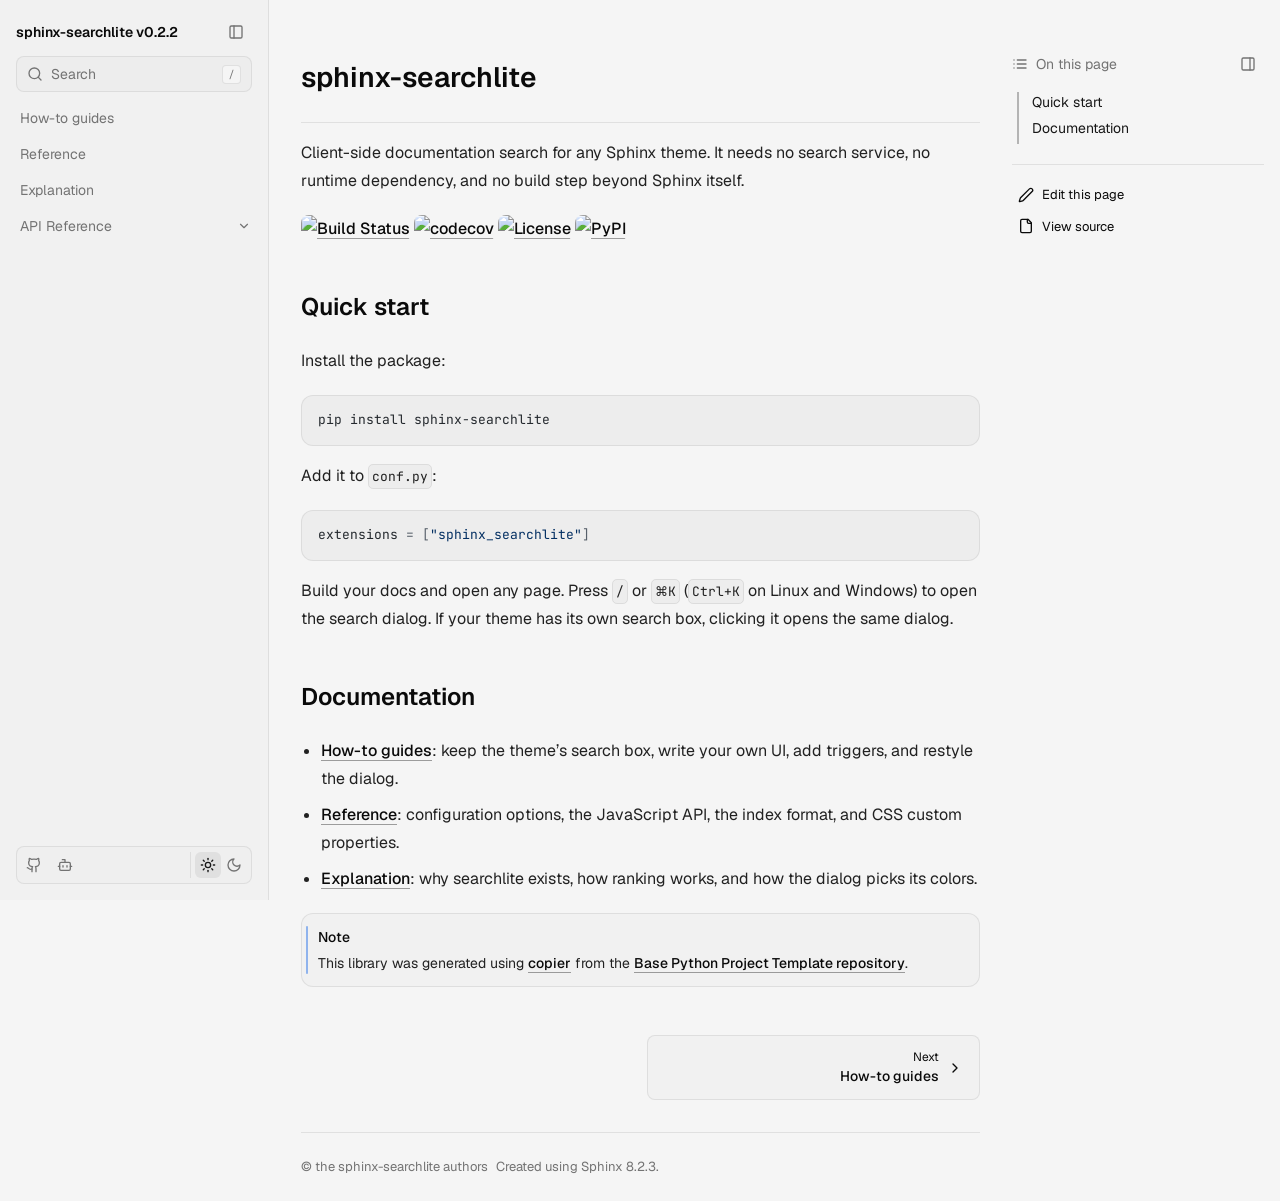
==== commit 600e2410: "deploy: 81983d5e423fd8535b4ef19ecc9d5d90aef623ff" ====
--- a/index.html
+++ b/index.html
@@ -7,7 +7,7 @@
 
     <title>sphinx-searchlite &#8212; sphinx-searchlite v0.2.2</title>
     <link rel="stylesheet" type="text/css" href="_static/pygments.css?v=03e43079" />
-    <link rel="stylesheet" type="text/css" href="_static/fuma.css?v=08e1994e" />
+    <link rel="stylesheet" type="text/css" href="_static/fuma.css?v=ca04d621" />
     <link rel="stylesheet" type="text/css" href="_static/fuma-code.css?v=a950e949" />
     <link rel="stylesheet" type="text/css" href="_static/mystnb.11b39860a7a0cbfd473a3ad8a317855267ff0bd372690045ca344a6b62be495e.css" />
     <link rel="stylesheet" type="text/css" href="_static/copybutton.css?v=76b2166b" />
@@ -23,7 +23,7 @@
     <script src="_static/copybutton.js?v=f281be69"></script>
     <script src="_static/design-tabs.js?v=f930bc37"></script>
     <script data-searchlite-index="searchlite-index.json" defer="defer" src="_static/searchlite.js?v=a5320898"></script>
-    <script defer="defer" src="_static/fuma.js?v=b46bb53d"></script>
+    <script defer="defer" src="_static/fuma.js?v=9c325f6c"></script>
     <script src="_static/js/custom.js?v=956e5d78"></script>
     <link rel="index" title="Index" href="genindex.html" />
     <link rel="search" title="Search" href="search.html" />
@@ -38,22 +38,32 @@
             root.style.colorScheme = stored === "dark" ? "dark" : "light";
           }
           if (localStorage.getItem("fuma-sidebar") === "collapsed") root.dataset.sidebarCollapsed = "true";
+          if (localStorage.getItem("fuma-toc") === "collapsed") root.dataset.tocCollapsed = "true";
         } catch (e) {}
       })();
     </script>
   </head>
-<body class="fd-body" data-layout="docs" data-toc-style="normal" data-open-level="1">
+<body class="fd-body" data-layout="docs" data-toc-style="normal" data-open-level="0">
 <div id="fd-layout"><header id="fd-subnav">
   <div class="fd-subnav-inner">
-    <button type="button" class="fd-icon-button fd-sidebar-toggle" aria-controls="fd-sidebar" aria-expanded="false" aria-label="Toggle navigation">
+    <button type="button" class="fd-icon-button fd-sidebar-toggle" aria-controls="fd-sidebar" aria-expanded="false" aria-label="Toggle navigation" title="Toggle navigation">
       <svg xmlns="http://www.w3.org/2000/svg" viewBox="0 0 24 24" fill="none" stroke="currentColor" stroke-width="2" stroke-linecap="round" stroke-linejoin="round" aria-hidden="true" class="fd-icon "><path d="M4 6h16"/><path d="M4 12h16"/><path d="M4 18h16"/></svg>
     </button><a class="fd-brand" href="#"><span class="fd-brand-name">sphinx-searchlite v0.2.2</span>
 </a>
 
     <div class="fd-nav-actions">
-      <button type="button" class="fd-icon-button" data-fd-search-open aria-label="Search"><svg xmlns="http://www.w3.org/2000/svg" viewBox="0 0 24 24" fill="none" stroke="currentColor" stroke-width="2" stroke-linecap="round" stroke-linejoin="round" aria-hidden="true" class="fd-icon "><circle cx="11" cy="11" r="8"/><path d="m21 21-4.3-4.3"/></svg></button>
-      <a class="fd-icon-button" href="https://github.com/python-project-templates/sphinx-searchlite" target="_blank" rel="noopener" aria-label="GitHub"><svg xmlns="http://www.w3.org/2000/svg" viewBox="0 0 24 24" fill="none" stroke="currentColor" stroke-width="2" stroke-linecap="round" stroke-linejoin="round" aria-hidden="true" class="fd-icon "><path d="M15 22v-4a4.8 4.8 0 0 0-1-3.5c3 0 6-2 6-5.5.08-1.25-.27-2.48-1-3.5.28-1.15.28-2.35 0-3.5 0 0-1 0-3 1.5-2.64-.5-5.36-.5-8 0C6 2 5 2 5 2c-.3 1.15-.3 2.35 0 3.5A5.4 5.4 0 0 0 4 9c0 3.5 3 5.5 6 5.5-.39.49-.68 1.05-.85 1.65-.17.6-.22 1.23-.15 1.85v4"/><path d="M9 18c-4.51 2-5-2-7-2"/></svg></a>
-      <button type="button" class="fd-icon-button fd-theme-toggle" aria-label="Toggle theme">
+      <button type="button" class="fd-icon-button" data-fd-search-open aria-label="Search" title="Search"><svg xmlns="http://www.w3.org/2000/svg" viewBox="0 0 24 24" fill="none" stroke="currentColor" stroke-width="2" stroke-linecap="round" stroke-linejoin="round" aria-hidden="true" class="fd-icon "><circle cx="11" cy="11" r="8"/><path d="m21 21-4.3-4.3"/></svg></button>
+      <a class="fd-icon-button" href="https://github.com/python-project-templates/sphinx-searchlite" target="_blank" rel="noopener" aria-label="GitHub" title="GitHub"><svg xmlns="http://www.w3.org/2000/svg" viewBox="0 0 24 24" fill="none" stroke="currentColor" stroke-width="2" stroke-linecap="round" stroke-linejoin="round" aria-hidden="true" class="fd-icon "><path d="M15 22v-4a4.8 4.8 0 0 0-1-3.5c3 0 6-2 6-5.5.08-1.25-.27-2.48-1-3.5.28-1.15.28-2.35 0-3.5 0 0-1 0-3 1.5-2.64-.5-5.36-.5-8 0C6 2 5 2 5 2c-.3 1.15-.3 2.35 0 3.5A5.4 5.4 0 0 0 4 9c0 3.5 3 5.5 6 5.5-.39.49-.68 1.05-.85 1.65-.17.6-.22 1.23-.15 1.85v4"/><path d="M9 18c-4.51 2-5-2-7-2"/></svg></a>
+<details class="fd-llms">
+  <summary class="fd-icon-button" aria-label="LLM documentation" title="LLM documentation">
+    <svg xmlns="http://www.w3.org/2000/svg" viewBox="0 0 24 24" fill="none" stroke="currentColor" stroke-width="2" stroke-linecap="round" stroke-linejoin="round" aria-hidden="true" class="fd-icon fd-icon-bot"><path d="M12 8V4H8"/><rect width="16" height="12" x="4" y="8" rx="2"/><path d="M2 14h2m16 0h2m-13-1v2m6-2v2"/></svg>
+  </summary>
+  <nav class="fd-llms-menu" aria-label="LLM documentation">
+    <a href="llms.txt" title="llms.txt">llms.txt</a>
+    <a href="llms-full.txt" title="llms-full.txt">llms-full.txt</a>
+  </nav>
+</details>
+      <button type="button" class="fd-icon-button fd-theme-toggle" aria-label="Toggle theme" title="Toggle theme">
         <svg xmlns="http://www.w3.org/2000/svg" viewBox="0 0 24 24" fill="none" stroke="currentColor" stroke-width="2" stroke-linecap="round" stroke-linejoin="round" aria-hidden="true" class="fd-icon fd-icon-light"><circle cx="12" cy="12" r="4"/><path d="M12 2v2"/><path d="M12 20v2"/><path d="m4.93 4.93 1.41 1.41"/><path d="m17.66 17.66 1.41 1.41"/><path d="M2 12h2"/><path d="M20 12h2"/><path d="m6.34 17.66-1.41 1.41"/><path d="m19.07 4.93-1.41 1.41"/></svg><svg xmlns="http://www.w3.org/2000/svg" viewBox="0 0 24 24" fill="none" stroke="currentColor" stroke-width="2" stroke-linecap="round" stroke-linejoin="round" aria-hidden="true" class="fd-icon fd-icon-dark"><path d="M12 3a6 6 0 0 0 9 9 9 9 0 1 1-9-9"/></svg>
       </button>
     </div>
@@ -64,9 +74,9 @@
   <div class="fd-sidebar-header">
     <div class="fd-sidebar-brand-row"><a class="fd-brand" href="#"><span class="fd-brand-name">sphinx-searchlite v0.2.2</span>
 </a>
-      <button type="button" class="fd-icon-button fd-sidebar-collapse" aria-label="Collapse sidebar"><svg xmlns="http://www.w3.org/2000/svg" viewBox="0 0 24 24" fill="none" stroke="currentColor" stroke-width="2" stroke-linecap="round" stroke-linejoin="round" aria-hidden="true" class="fd-icon "><rect width="18" height="18" x="3" y="3" rx="2"/><path d="M9 3v18"/></svg></button>
-    </div>
-    <button type="button" class="fd-search-trigger" data-fd-search-open>
+      <button type="button" class="fd-icon-button fd-sidebar-collapse" aria-label="Collapse sidebar" title="Collapse sidebar"><svg xmlns="http://www.w3.org/2000/svg" viewBox="0 0 24 24" fill="none" stroke="currentColor" stroke-width="2" stroke-linecap="round" stroke-linejoin="round" aria-hidden="true" class="fd-icon "><rect width="18" height="18" x="3" y="3" rx="2"/><path d="M9 3v18"/></svg></button>
+    </div>
+    <button type="button" class="fd-search-trigger" data-fd-search-open title="Search">
       <svg xmlns="http://www.w3.org/2000/svg" viewBox="0 0 24 24" fill="none" stroke="currentColor" stroke-width="2" stroke-linecap="round" stroke-linejoin="round" aria-hidden="true" class="fd-icon "><circle cx="11" cy="11" r="8"/><path d="m21 21-4.3-4.3"/></svg><span>Search</span><kbd class="fd-kbd">/</kbd>
     </button>
   </div>
@@ -91,8 +101,8 @@
     </a>
   </li>
   <li class="fd-tree-item">
-    <details class="fd-folder" open>
-      <summary class="fd-folder-summary">
+    <details class="fd-folder">
+      <summary class="fd-folder-summary" title="Toggle section: API Reference">
         <a class="fd-link" href="autoapi/index.html">
           <span class="fd-link-text">API Reference</span>
         </a>
@@ -107,7 +117,7 @@
   </li>
   <li class="fd-tree-item">
     <details class="fd-folder">
-      <summary class="fd-folder-summary">
+      <summary class="fd-folder-summary" title="Toggle section: sphinx_searchlite">
         <a class="fd-link" href="autoapi/sphinx_searchlite/index.html">
           <span class="fd-link-text">sphinx_searchlite</span>
         </a>
@@ -132,18 +142,27 @@
 
   <div class="fd-sidebar-footer">
     <div class="fd-toolbar">
-      <a class="fd-toolbar-item" href="https://github.com/python-project-templates/sphinx-searchlite" target="_blank" rel="noopener" aria-label="GitHub"><svg xmlns="http://www.w3.org/2000/svg" viewBox="0 0 24 24" fill="none" stroke="currentColor" stroke-width="2" stroke-linecap="round" stroke-linejoin="round" aria-hidden="true" class="fd-icon "><path d="M15 22v-4a4.8 4.8 0 0 0-1-3.5c3 0 6-2 6-5.5.08-1.25-.27-2.48-1-3.5.28-1.15.28-2.35 0-3.5 0 0-1 0-3 1.5-2.64-.5-5.36-.5-8 0C6 2 5 2 5 2c-.3 1.15-.3 2.35 0 3.5A5.4 5.4 0 0 0 4 9c0 3.5 3 5.5 6 5.5-.39.49-.68 1.05-.85 1.65-.17.6-.22 1.23-.15 1.85v4"/><path d="M9 18c-4.51 2-5-2-7-2"/></svg></a>
+      <a class="fd-toolbar-item" href="https://github.com/python-project-templates/sphinx-searchlite" target="_blank" rel="noopener" aria-label="GitHub" title="GitHub"><svg xmlns="http://www.w3.org/2000/svg" viewBox="0 0 24 24" fill="none" stroke="currentColor" stroke-width="2" stroke-linecap="round" stroke-linejoin="round" aria-hidden="true" class="fd-icon "><path d="M15 22v-4a4.8 4.8 0 0 0-1-3.5c3 0 6-2 6-5.5.08-1.25-.27-2.48-1-3.5.28-1.15.28-2.35 0-3.5 0 0-1 0-3 1.5-2.64-.5-5.36-.5-8 0C6 2 5 2 5 2c-.3 1.15-.3 2.35 0 3.5A5.4 5.4 0 0 0 4 9c0 3.5 3 5.5 6 5.5-.39.49-.68 1.05-.85 1.65-.17.6-.22 1.23-.15 1.85v4"/><path d="M9 18c-4.51 2-5-2-7-2"/></svg></a>
+<details class="fd-llms">
+  <summary class="fd-icon-button" aria-label="LLM documentation" title="LLM documentation">
+    <svg xmlns="http://www.w3.org/2000/svg" viewBox="0 0 24 24" fill="none" stroke="currentColor" stroke-width="2" stroke-linecap="round" stroke-linejoin="round" aria-hidden="true" class="fd-icon fd-icon-bot"><path d="M12 8V4H8"/><rect width="16" height="12" x="4" y="8" rx="2"/><path d="M2 14h2m16 0h2m-13-1v2m6-2v2"/></svg>
+  </summary>
+  <nav class="fd-llms-menu" aria-label="LLM documentation">
+    <a href="llms.txt" title="llms.txt">llms.txt</a>
+    <a href="llms-full.txt" title="llms-full.txt">llms-full.txt</a>
+  </nav>
+</details>
       <div class="fd-theme-switch" role="group" aria-label="Theme">
-        <button type="button" class="fd-theme-option" data-fd-theme="light" aria-label="Light theme"><svg xmlns="http://www.w3.org/2000/svg" viewBox="0 0 24 24" fill="none" stroke="currentColor" stroke-width="2" stroke-linecap="round" stroke-linejoin="round" aria-hidden="true" class="fd-icon "><circle cx="12" cy="12" r="4"/><path d="M12 2v2"/><path d="M12 20v2"/><path d="m4.93 4.93 1.41 1.41"/><path d="m17.66 17.66 1.41 1.41"/><path d="M2 12h2"/><path d="M20 12h2"/><path d="m6.34 17.66-1.41 1.41"/><path d="m19.07 4.93-1.41 1.41"/></svg></button>
-        <button type="button" class="fd-theme-option" data-fd-theme="dark" aria-label="Dark theme"><svg xmlns="http://www.w3.org/2000/svg" viewBox="0 0 24 24" fill="none" stroke="currentColor" stroke-width="2" stroke-linecap="round" stroke-linejoin="round" aria-hidden="true" class="fd-icon "><path d="M12 3a6 6 0 0 0 9 9 9 9 0 1 1-9-9"/></svg></button>
+        <button type="button" class="fd-theme-option" data-fd-theme="light" aria-label="Light theme" title="Light theme"><svg xmlns="http://www.w3.org/2000/svg" viewBox="0 0 24 24" fill="none" stroke="currentColor" stroke-width="2" stroke-linecap="round" stroke-linejoin="round" aria-hidden="true" class="fd-icon "><circle cx="12" cy="12" r="4"/><path d="M12 2v2"/><path d="M12 20v2"/><path d="m4.93 4.93 1.41 1.41"/><path d="m17.66 17.66 1.41 1.41"/><path d="M2 12h2"/><path d="M20 12h2"/><path d="m6.34 17.66-1.41 1.41"/><path d="m19.07 4.93-1.41 1.41"/></svg></button>
+        <button type="button" class="fd-theme-option" data-fd-theme="dark" aria-label="Dark theme" title="Dark theme"><svg xmlns="http://www.w3.org/2000/svg" viewBox="0 0 24 24" fill="none" stroke="currentColor" stroke-width="2" stroke-linecap="round" stroke-linejoin="round" aria-hidden="true" class="fd-icon "><path d="M12 3a6 6 0 0 0 9 9 9 9 0 1 1-9-9"/></svg></button>
       </div>
     </div>
   </div>
 </aside>
-<button type="button" id="fd-sidebar-restore" class="fd-icon-button" aria-label="Expand sidebar"><svg xmlns="http://www.w3.org/2000/svg" viewBox="0 0 24 24" fill="none" stroke="currentColor" stroke-width="2" stroke-linecap="round" stroke-linejoin="round" aria-hidden="true" class="fd-icon "><rect width="18" height="18" x="3" y="3" rx="2"/><path d="M9 3v18"/></svg></button>
+<button type="button" id="fd-sidebar-restore" class="fd-icon-button" aria-label="Expand sidebar" title="Expand sidebar"><svg xmlns="http://www.w3.org/2000/svg" viewBox="0 0 24 24" fill="none" stroke="currentColor" stroke-width="2" stroke-linecap="round" stroke-linejoin="round" aria-hidden="true" class="fd-icon "><rect width="18" height="18" x="3" y="3" rx="2"/><path d="M9 3v18"/></svg></button>
 <div class="fd-sidebar-scrim" hidden></div>
   <div id="fd-toc-popover">
-    <button type="button" class="fd-toc-trigger" aria-expanded="false" aria-controls="fd-toc-mobile">
+    <button type="button" class="fd-toc-trigger" aria-expanded="false" aria-controls="fd-toc-mobile" title="On this page">
       <svg xmlns="http://www.w3.org/2000/svg" viewBox="0 0 24 24" fill="none" stroke="currentColor" stroke-width="2" stroke-linecap="round" stroke-linejoin="round" aria-hidden="true" class="fd-icon "><path d="M8 6h13"/><path d="M8 12h13"/><path d="M8 18h13"/><path d="M3 6h.01"/><path d="M3 12h.01"/><path d="M3 18h.01"/></svg><span>On this page</span><svg xmlns="http://www.w3.org/2000/svg" viewBox="0 0 24 24" fill="none" stroke="currentColor" stroke-width="2" stroke-linecap="round" stroke-linejoin="round" aria-hidden="true" class="fd-icon "><path d="m6 9 6 6 6-6"/></svg>
     </button>
     <div id="fd-toc-mobile" hidden><ul class="fd-toc-list">
@@ -204,7 +223,7 @@
 
       </div>
 <nav class="fd-pagination" aria-label="Pagination"><span></span>
-  <a class="fd-pagination-card fd-pagination-next" href="docs/src/how-to.html">
+  <a class="fd-pagination-card fd-pagination-next" href="docs/src/how-to.html" title="Next: How-to guides">
     <span class="fd-pagination-text">
       <span class="fd-pagination-label">Next</span>
       <span class="fd-pagination-title">How-to guides</span>
@@ -219,7 +238,10 @@
     </article>
   </main>
 <nav id="fd-toc" aria-label="On this page">
-  <p class="fd-toc-title"><svg xmlns="http://www.w3.org/2000/svg" viewBox="0 0 24 24" fill="none" stroke="currentColor" stroke-width="2" stroke-linecap="round" stroke-linejoin="round" aria-hidden="true" class="fd-icon "><path d="M8 6h13"/><path d="M8 12h13"/><path d="M8 18h13"/><path d="M3 6h.01"/><path d="M3 12h.01"/><path d="M3 18h.01"/></svg>On this page</p>
+  <div class="fd-toc-header">
+    <p class="fd-toc-title"><svg xmlns="http://www.w3.org/2000/svg" viewBox="0 0 24 24" fill="none" stroke="currentColor" stroke-width="2" stroke-linecap="round" stroke-linejoin="round" aria-hidden="true" class="fd-icon "><path d="M8 6h13"/><path d="M8 12h13"/><path d="M8 18h13"/><path d="M3 6h.01"/><path d="M3 12h.01"/><path d="M3 18h.01"/></svg>On this page</p>
+    <button type="button" class="fd-icon-button fd-toc-collapse" aria-label="Collapse page navigation" title="Collapse page navigation" aria-controls="fd-toc" aria-expanded="true"><svg xmlns="http://www.w3.org/2000/svg" viewBox="0 0 24 24" fill="none" stroke="currentColor" stroke-width="2" stroke-linecap="round" stroke-linejoin="round" aria-hidden="true" class="fd-icon "><rect width="18" height="18" x="3" y="3" rx="2"/><path d="M15 3v18"/></svg></button>
+  </div>
   <div class="fd-toc-body"><svg class="fd-toc-rail" aria-hidden="true" preserveAspectRatio="none">
       <path class="fd-toc-track" fill="none" />
       <path class="fd-toc-thumb" fill="none" />
@@ -234,10 +256,11 @@
 
   </div>
   <div class="fd-toc-actions">
-    <a class="fd-toc-action" href="https://github.com/python-project-templates/sphinx-searchlite/edit/HEAD/index.md" target="_blank" rel="noopener"><svg xmlns="http://www.w3.org/2000/svg" viewBox="0 0 24 24" fill="none" stroke="currentColor" stroke-width="2" stroke-linecap="round" stroke-linejoin="round" aria-hidden="true" class="fd-icon "><path d="M21.174 6.812a1 1 0 0 0-3.986-3.987L3.842 16.174a2 2 0 0 0-.5.83l-1.321 4.352a.5.5 0 0 0 .623.622l4.353-1.32a2 2 0 0 0 .83-.497z"/></svg><span>Edit this page</span></a>
-    <a class="fd-toc-action" href="_sources/index.md.txt" rel="nofollow"><svg xmlns="http://www.w3.org/2000/svg" viewBox="0 0 24 24" fill="none" stroke="currentColor" stroke-width="2" stroke-linecap="round" stroke-linejoin="round" aria-hidden="true" class="fd-icon "><path d="M15 2H6a2 2 0 0 0-2 2v16a2 2 0 0 0 2 2h12a2 2 0 0 0 2-2V7Z"/><path d="M14 2v4a2 2 0 0 0 2 2h4"/></svg><span>View source</span></a>
+    <a class="fd-toc-action" href="https://github.com/python-project-templates/sphinx-searchlite/edit/HEAD/index.md" target="_blank" rel="noopener" title="Edit this page"><svg xmlns="http://www.w3.org/2000/svg" viewBox="0 0 24 24" fill="none" stroke="currentColor" stroke-width="2" stroke-linecap="round" stroke-linejoin="round" aria-hidden="true" class="fd-icon "><path d="M21.174 6.812a1 1 0 0 0-3.986-3.987L3.842 16.174a2 2 0 0 0-.5.83l-1.321 4.352a.5.5 0 0 0 .623.622l4.353-1.32a2 2 0 0 0 .83-.497z"/></svg><span>Edit this page</span></a>
+    <a class="fd-toc-action" href="_sources/index.md.txt" rel="nofollow" title="View source"><svg xmlns="http://www.w3.org/2000/svg" viewBox="0 0 24 24" fill="none" stroke="currentColor" stroke-width="2" stroke-linecap="round" stroke-linejoin="round" aria-hidden="true" class="fd-icon "><path d="M15 2H6a2 2 0 0 0-2 2v16a2 2 0 0 0 2 2h12a2 2 0 0 0 2-2V7Z"/><path d="M14 2v4a2 2 0 0 0 2 2h4"/></svg><span>View source</span></a>
   </div>
 </nav>
+<button type="button" id="fd-toc-restore" class="fd-icon-button" aria-label="Expand page navigation" title="Expand page navigation" aria-controls="fd-toc" aria-expanded="false"><svg xmlns="http://www.w3.org/2000/svg" viewBox="0 0 24 24" fill="none" stroke="currentColor" stroke-width="2" stroke-linecap="round" stroke-linejoin="round" aria-hidden="true" class="fd-icon "><rect width="18" height="18" x="3" y="3" rx="2"/><path d="M15 3v18"/></svg></button>
 </div>
 <dialog id="fd-search-dialog" aria-label="Search">
   <form class="fd-search-panel" method="dialog" role="search">
--- a/_static/fuma.css
+++ b/_static/fuma.css
@@ -34,6 +34,7 @@
   --fd-radius: 0.5rem;
 
   --fd-sidebar-col: var(--fd-sidebar-width);
+  --fd-toc-col: var(--fd-toc-width);
   --fd-row-1: var(--fd-banner-height);
   --fd-row-2: calc(var(--fd-row-1) + var(--fd-header-height));
   --fd-row-3: calc(var(--fd-row-2) + var(--fd-toc-popover-height));
@@ -177,7 +178,7 @@
     "sidebar sidebar header      toc toc"
     "sidebar sidebar toc-popover toc toc"
     "sidebar sidebar main        toc toc" 1fr
-    / minmax(min-content, 1fr) var(--fd-sidebar-col) minmax(0, var(--fd-page-width)) var(--fd-toc-width) minmax(min-content, 1fr);
+    / minmax(min-content, 1fr) var(--fd-sidebar-col) minmax(0, var(--fd-page-width)) var(--fd-toc-col) minmax(min-content, 1fr);
 }
 
 body[data-layout="notebook"] {
@@ -189,11 +190,20 @@
     "header  header  header      header header"
     "sidebar sidebar toc-popover toc    toc"
     "sidebar sidebar main        toc    toc" 1fr
-    / minmax(min-content, 1fr) var(--fd-sidebar-col) minmax(0, var(--fd-page-width)) var(--fd-toc-width) minmax(min-content, 1fr);
+    / minmax(min-content, 1fr) var(--fd-sidebar-col) minmax(0, var(--fd-page-width)) var(--fd-toc-col) minmax(min-content, 1fr);
 }
 
 html[data-sidebar-collapsed="true"] {
   --fd-sidebar-col: 0px;
+}
+
+html[data-toc-collapsed="true"],
+body[data-hide-toc="true"] {
+  --fd-toc-col: 0px;
+}
+
+body[data-hide-toc="true"] {
+  --fd-toc-popover-height: 0px;
 }
 
 /* Sub navigation (mobile, and the top bar of the notebook layout) ---------- */
@@ -270,6 +280,10 @@
   background: var(--color-fd-accent);
 }
 
+.fd-nav-links .fd-icon-button {
+  padding: 0;
+}
+
 .fd-nav-actions {
   display: flex;
   align-items: center;
@@ -297,6 +311,52 @@
   background: var(--color-fd-accent);
 }
 
+.fd-llms {
+  position: relative;
+  flex-shrink: 0;
+}
+
+.fd-llms summary {
+  list-style: none;
+}
+
+.fd-llms summary::-webkit-details-marker {
+  display: none;
+}
+
+.fd-llms-menu {
+  position: absolute;
+  z-index: 20;
+  inset-inline-start: 0;
+  bottom: calc(100% + 0.25rem);
+  min-width: 10rem;
+  padding: 0.25rem;
+  border: 1px solid var(--color-fd-border);
+  border-radius: var(--fd-radius);
+  background: var(--color-fd-popover);
+  color: var(--color-fd-popover-foreground);
+  box-shadow: 0 8px 24px rgb(0 0 0 / 0.16);
+}
+
+#fd-subnav .fd-llms-menu {
+  inset-inline-start: auto;
+  inset-inline-end: 0;
+  top: calc(100% + 0.25rem);
+  bottom: auto;
+}
+
+.fd-llms-menu a {
+  display: block;
+  padding: 0.5rem;
+  border-radius: 0.375rem;
+  font-size: 0.875rem;
+}
+
+.fd-llms-menu a:hover,
+.fd-llms-menu a:focus-visible {
+  background: var(--color-fd-accent);
+}
+
 .fd-theme-toggle .fd-icon-dark,
 html.dark .fd-theme-toggle .fd-icon-light {
   display: none;
@@ -423,6 +483,7 @@
 
 .fd-toolbar {
   display: flex;
+  flex-wrap: wrap;
   align-items: center;
   width: 100%;
   padding: 2px 0 2px 2px;
@@ -693,17 +754,30 @@
 }
 
 /* Expand affordance once the sidebar is collapsed */
-#fd-sidebar-restore {
+#fd-sidebar-restore,
+#fd-toc-restore {
   position: fixed;
   top: calc(var(--fd-row-1) + 0.75rem);
-  inset-inline-start: 0.75rem;
   z-index: 31;
   display: none;
   border: 1px solid var(--color-fd-border);
   background: var(--color-fd-card);
 }
 
+#fd-sidebar-restore {
+  inset-inline-start: 0.75rem;
+}
+
+#fd-toc-restore {
+  top: calc(var(--fd-row-2) + 0.75rem);
+  inset-inline-end: 0.75rem;
+}
+
 html[data-sidebar-collapsed="true"] #fd-sidebar-restore {
+  display: inline-flex;
+}
+
+html[data-toc-collapsed="true"] #fd-toc-restore {
   display: inline-flex;
 }
 
@@ -722,11 +796,28 @@
   padding: 3rem 1rem 2rem 0;
 }
 
+html[data-toc-collapsed="true"] #fd-toc {
+  display: none;
+}
+
+.fd-toc-header {
+  display: flex;
+  align-items: center;
+  justify-content: space-between;
+  gap: 0.5rem;
+  margin-bottom: 0.75rem;
+}
+
+.fd-toc-collapse {
+  margin-inline-start: auto;
+  flex-shrink: 0;
+}
+
 .fd-toc-title {
   display: flex;
   align-items: center;
   gap: 0.5rem;
-  margin: 0 0 0.75rem;
+  margin: 0;
   font-size: 0.875rem;
   font-weight: 400;
   line-height: 1.4286;
@@ -1635,7 +1726,8 @@
     --fd-toc-popover-height: 2.75rem;
   }
 
-  #fd-toc {
+  #fd-toc,
+  html[data-toc-collapsed="true"] #fd-toc-restore {
     display: none;
   }
 
